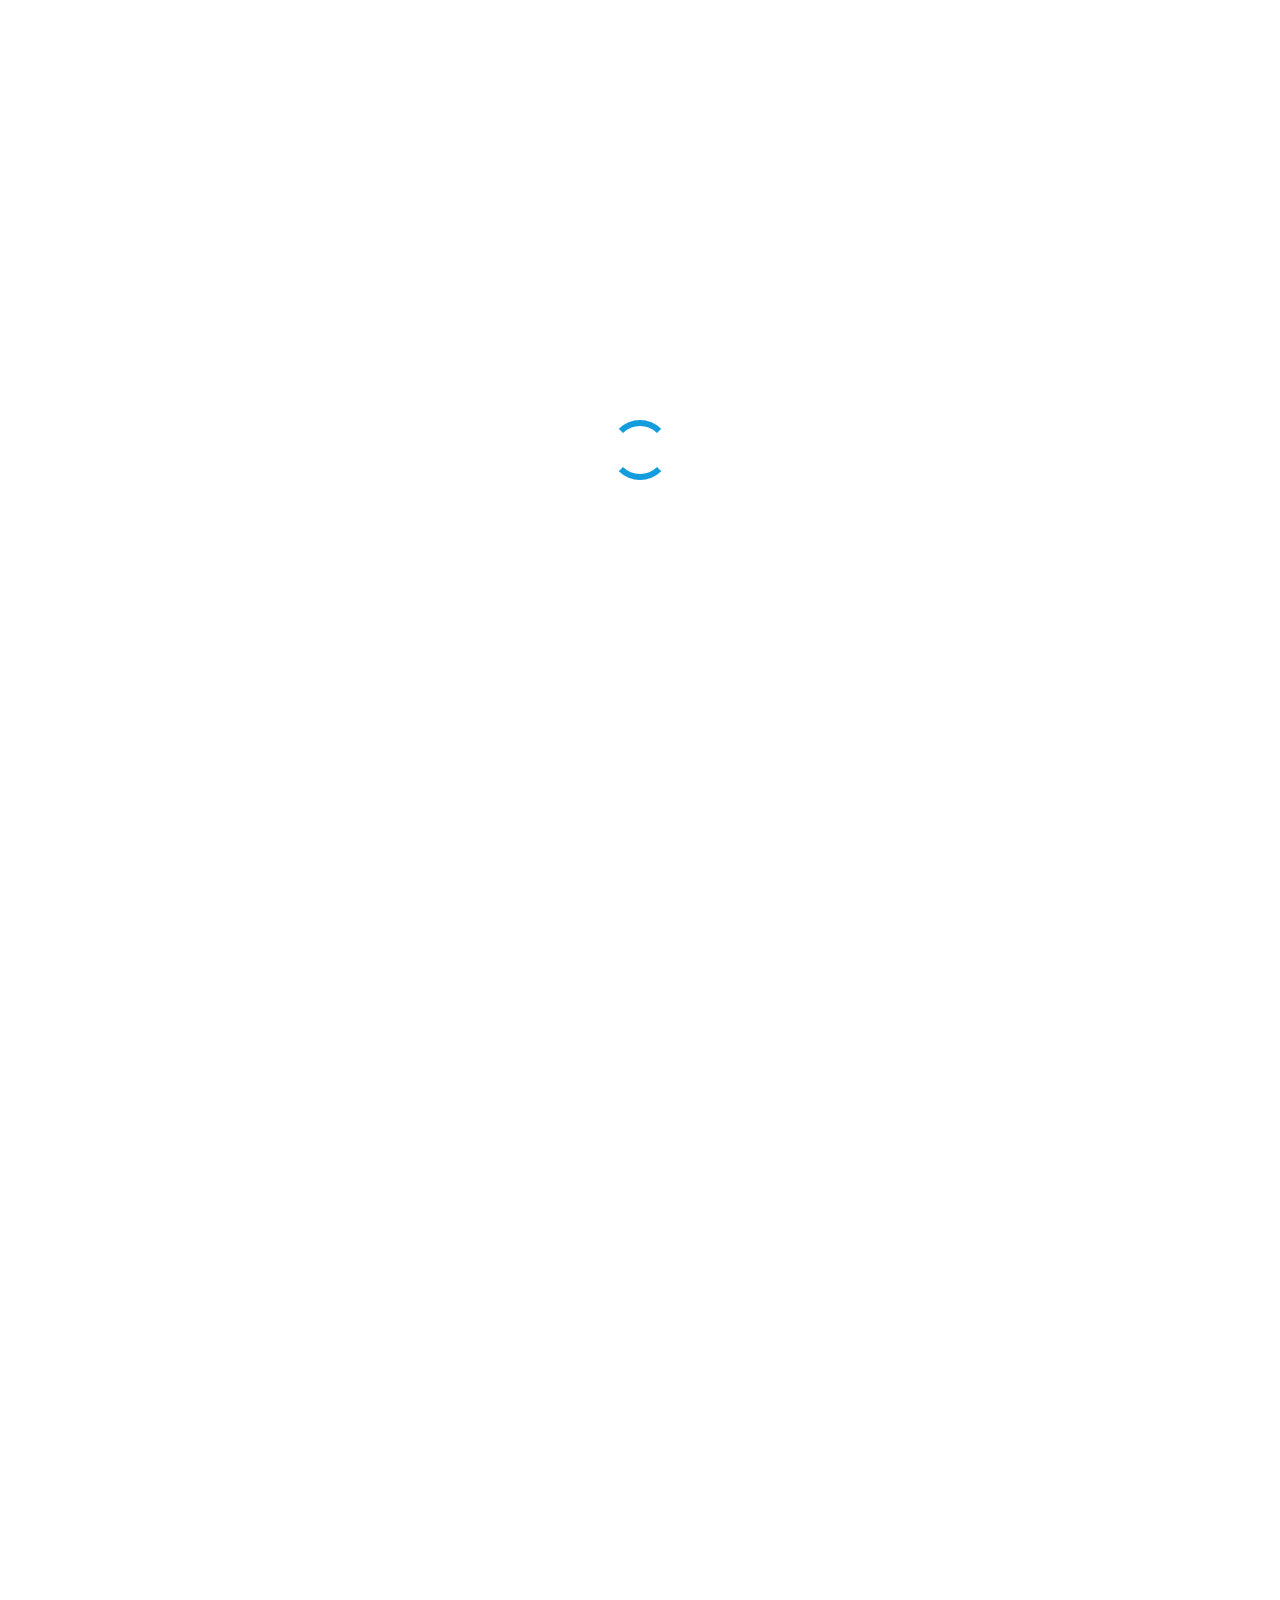
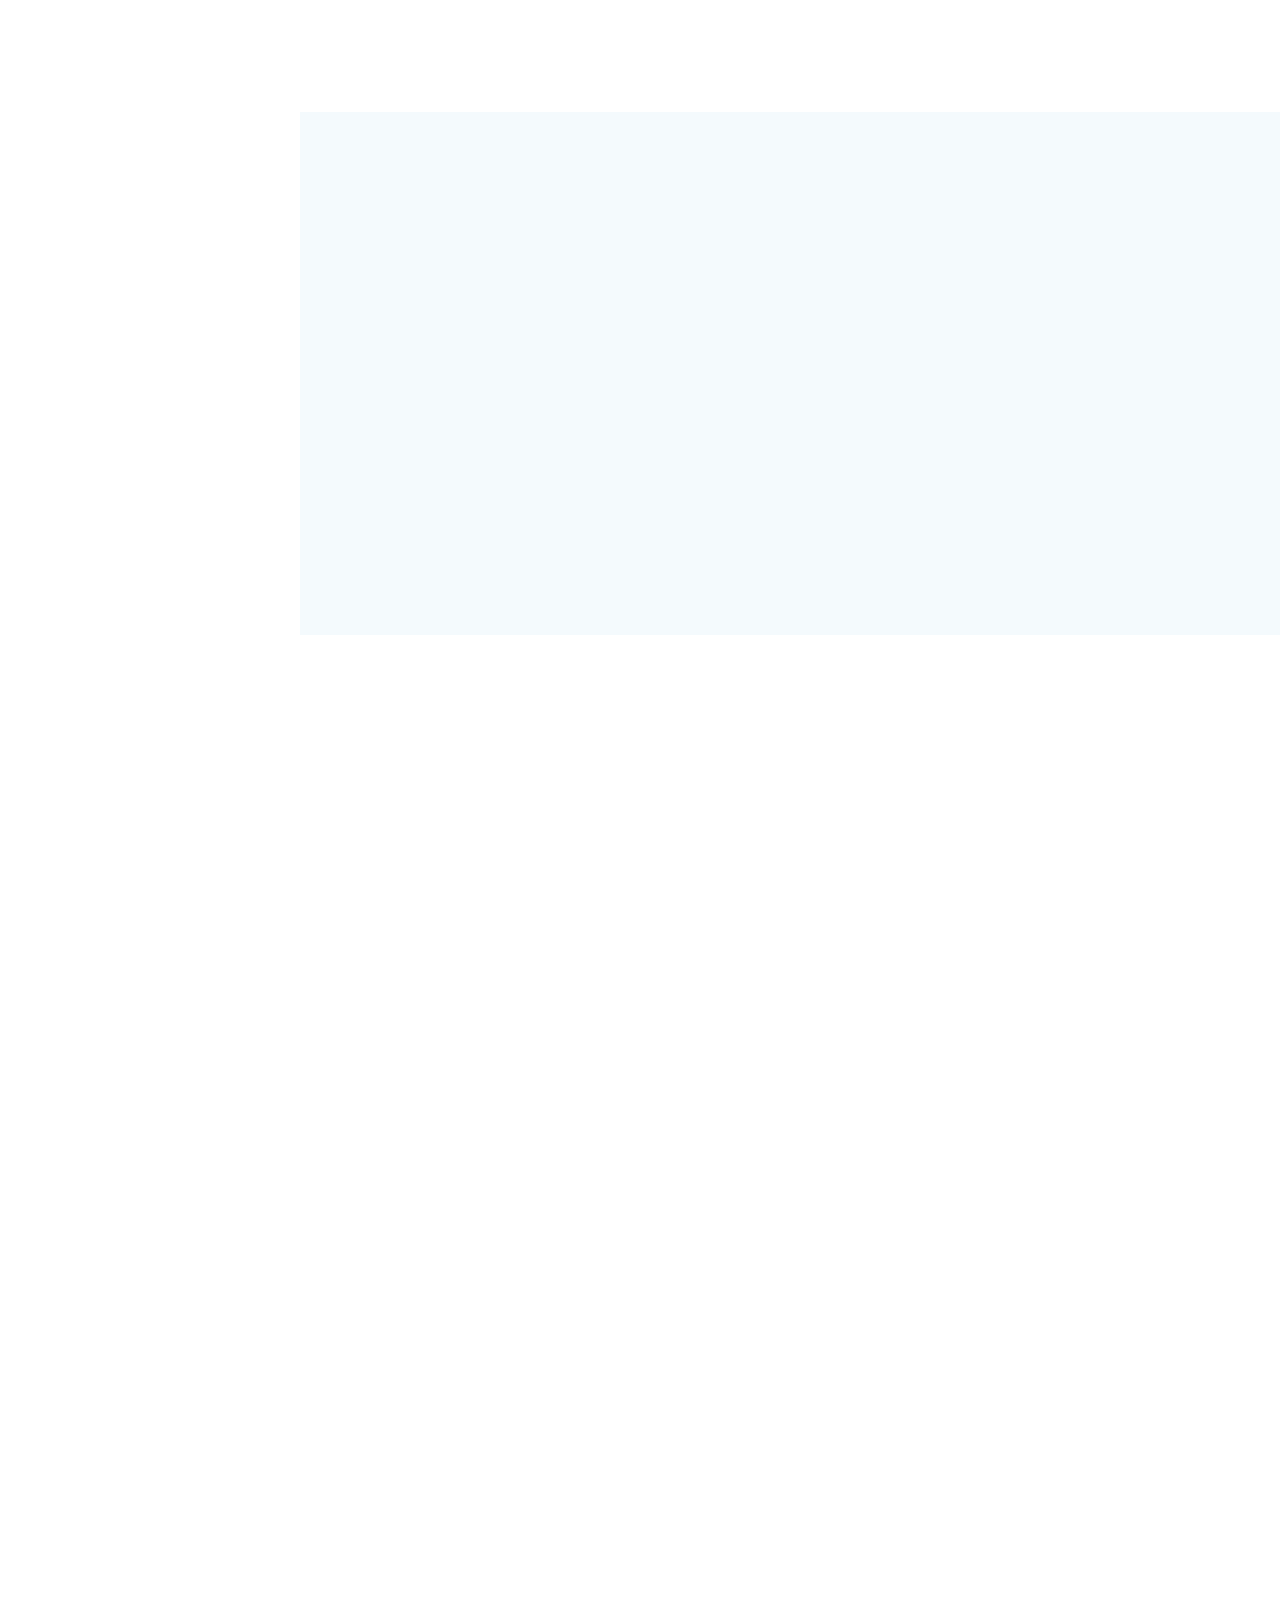
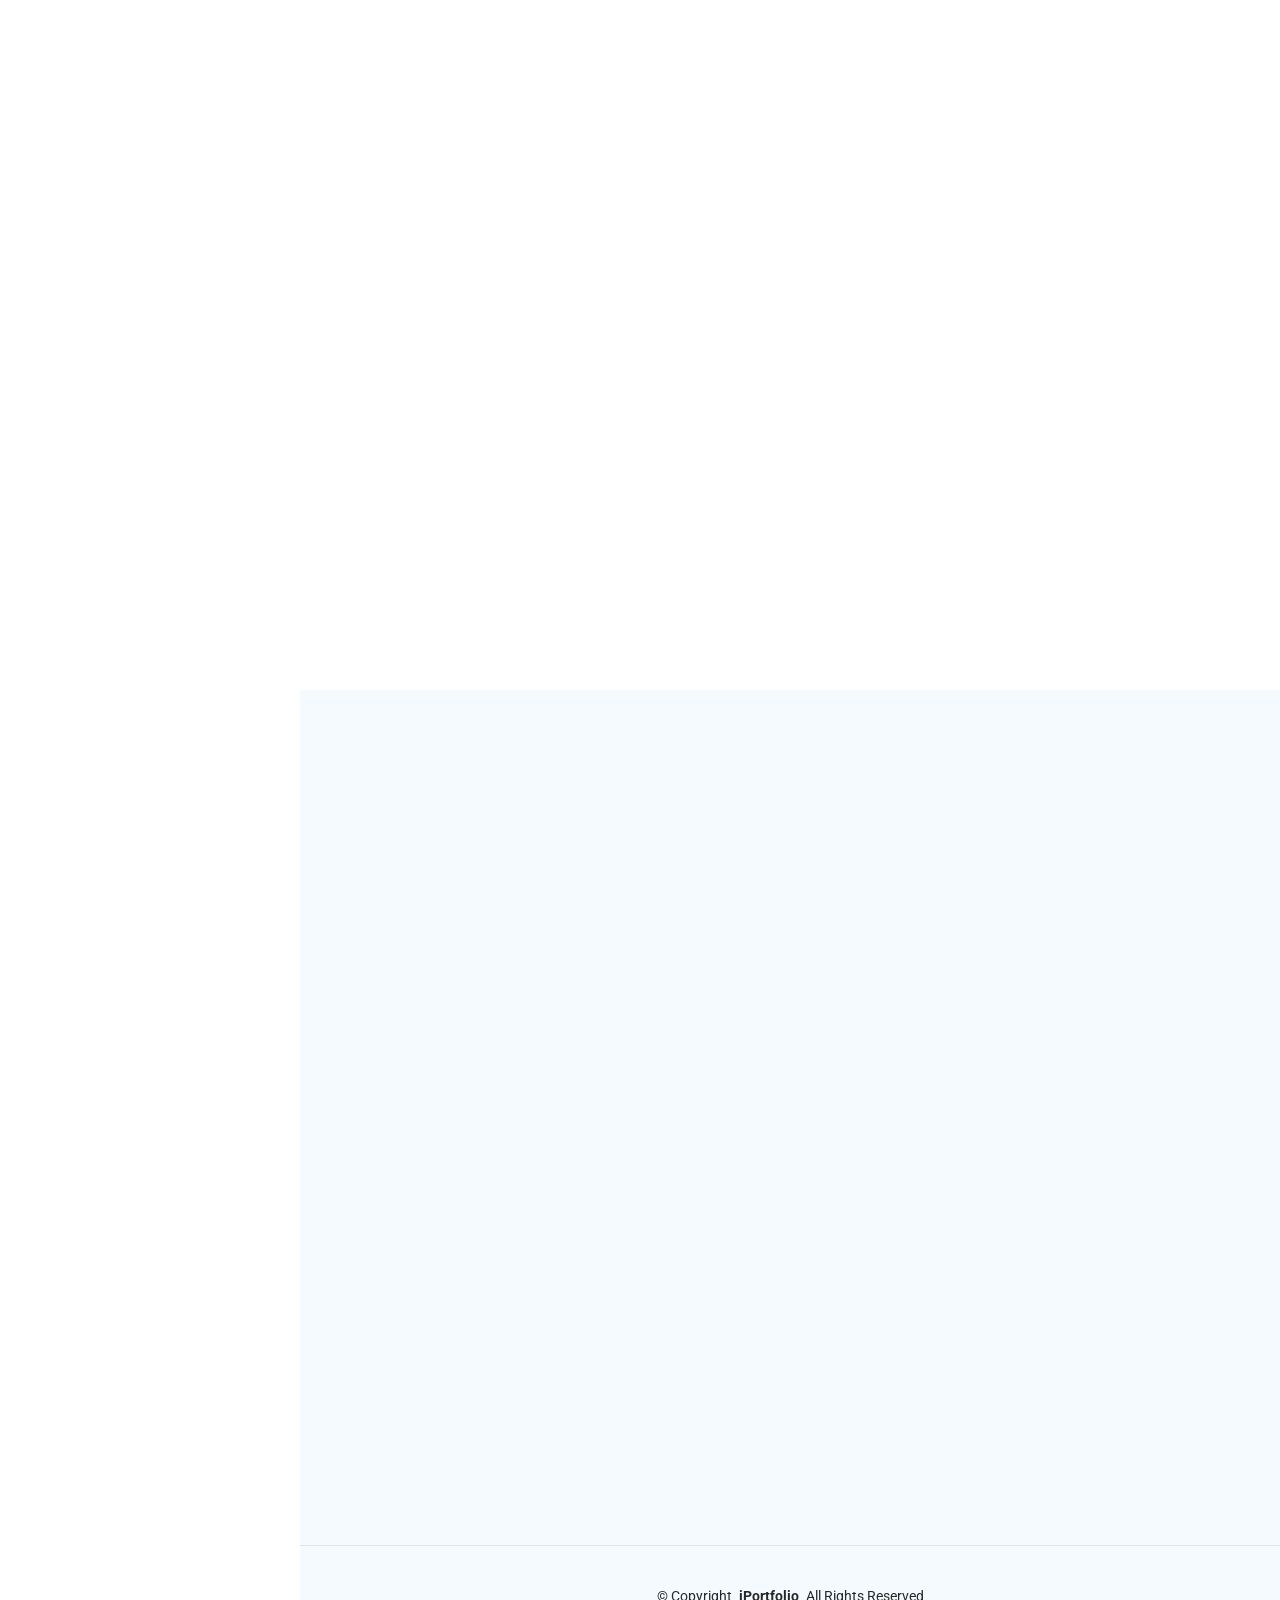
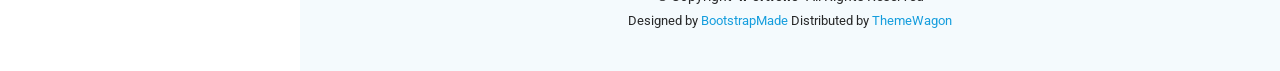
==== index.html @ 2efca52b "zooming fix" ====
<!DOCTYPE html>
<html lang="en">

<head>
  <meta charset="utf-8">
  <meta content="width=device-width, initial-scale=1.0" name="viewport">
  <title>Luca Fabiano - CV</title>
  <meta content="" name="description">
  <meta content="" name="keywords">

  <!-- Favicons -->
  <link type="image/x-icon" href="assets/img/favicon.ico" rel="icon">
  <link href="assets/img/favicon.ico" rel="apple-touch-icon">

  <!-- Fonts -->
  <link href="https://fonts.googleapis.com" rel="preconnect">
  <link href="https://fonts.gstatic.com" rel="preconnect" crossorigin>
  <link href="https://fonts.googleapis.com/css2?family=Roboto:ital,wght@0,100;0,300;0,400;0,500;0,700;0,900;1,100;1,300;1,400;1,500;1,700;1,900&family=Poppins:ital,wght@0,100;0,200;0,300;0,400;0,500;0,600;0,700;0,800;0,900;1,100;1,200;1,300;1,400;1,500;1,600;1,700;1,800;1,900&family=Raleway:ital,wght@0,100;0,200;0,300;0,400;0,500;0,600;0,700;0,800;0,900;1,100;1,200;1,300;1,400;1,500;1,600;1,700;1,800;1,900&display=swap" rel="stylesheet">

  <!-- Vendor CSS Files -->
  <link href="assets/vendor/bootstrap/css/bootstrap.min.css" rel="stylesheet">
  <link href="assets/vendor/bootstrap-icons/bootstrap-icons.css" rel="stylesheet">
  <link href="assets/vendor/aos/aos.css" rel="stylesheet">
  <link href="assets/vendor/glightbox/css/glightbox.min.css" rel="stylesheet">
  <link href="assets/vendor/swiper/swiper-bundle.min.css" rel="stylesheet">

  <!-- Main CSS File -->
  <link href="assets/css/main.css" rel="stylesheet">

  <!-- =======================================================
  * Template Name: iPortfolio
  * Template URL: https://bootstrapmade.com/iportfolio-bootstrap-portfolio-websites-template/
  * Updated: Jun 29 2024 with Bootstrap v5.3.3
  * Author: BootstrapMade.com
  * License: https://bootstrapmade.com/license/
  ======================================================== -->
</head>

<body class="index-page">

  <header id="header" class="header dark-background d-flex flex-column">
    <i class="header-toggle d-xl-none bi bi-list"></i>

    <div class="profile-img">
      <img src="assets/img/my-profile-img.jpeg" alt="" class="img-fluid rounded-circle">
    </div>

    <a href="index.html" class="logo d-flex align-items-center justify-content-center">
      <!-- Uncomment the line below if you also wish to use an image logo -->
      <!-- <img src="assets/img/logo.png" alt=""> -->
      <h1 class="sitename">Luca Fabiano</h1>
    </a>

    <div class="social-links text-center">
      <a href="https://github.com/lucafabs" target="_blank" class="github"><i class="bi bi-github"></i></a>
      <a href="https://www.linkedin.com/in/luca-fabiano3/" target="_blank" class="linkedin"><i class="bi bi-linkedin"></i></a>
      <a href="https://lucafabiano.itch.io/" target="_blank" class="social-icon itch-icon"><img src="assets/img/itch.png " alt= "Itch.io"></a>
    </div>

    <nav id="navmenu" class="navmenu">
      <ul>
        <li><a href="#home" class="active"><i class="bi bi-house navicon"></i>Home</a></li>
        <li><a href="#about"><i class="bi bi-person navicon"></i> About</a></li>
        <li><a href="#experience"><i class="bi bi-file-earmark-text navicon"></i> Experience</a></li>
        <li><a href="#portfolio"><i class="bi bi-images navicon"></i> Portfolio</a></li>
        <!----
        <li class="dropdown"><a href="#"><i class="bi bi-menu-button navicon"></i> <span>Dropdown</span> <i class="bi bi-chevron-down toggle-dropdown"></i></a>
          <ul>
            <li><a href="#">Dropdown 1</a></li>
            <li class="dropdown"><a href="#"><span>Deep Dropdown</span> <i class="bi bi-chevron-down toggle-dropdown"></i></a>
              <ul>
                <li><a href="#">Deep Dropdown 1</a></li>
                <li><a href="#">Deep Dropdown 2</a></li>
                <li><a href="#">Deep Dropdown 3</a></li>
                <li><a href="#">Deep Dropdown 4</a></li>
                <li><a href="#">Deep Dropdown 5</a></li>
              </ul>
            </li>
            <li><a href="#">Dropdown 2</a></li>
            <li><a href="#">Dropdown 3</a></li>
            <li><a href="#">Dropdown 4</a></li>
          </ul>
        </li>
        <li><a href="#contact"><i class="bi bi-envelope navicon"></i> Contact</a></li>
      </ul>
    </nav> -->

  </header>

  <main class="main">

    <!-- Hero Section -->
    <section id="home" class="hero section dark-background">

      <img src="assets/img/hero-bg.jpg" alt="" data-aos="fade-in" class="" height="10px">

      <div class="container" data-aos="fade-up" data-aos-delay="100">
        <h2>Luca Fabiano</h2>
        <p>I'm <span class="typed" data-typed-items="A Student, Detail-Oriented, Collaborative, Passionate">A Programmer</span><span class="typed-cursor typed-cursor--blink" aria-hidden="true"></span><span class="typed-cursor typed-cursor--blink" aria-hidden="true"></span></p>
      </div>

    </section><!-- /Hero Section -->

    <!-- About Section -->
    <section id="about" class="about section">

      <!-- Section Title -->
      <div class="container section-title" data-aos="fade-up">
        <h2>About</h2>
        <p>Hi there! My name is Luca Fabiano, I am a fourth year Game Programming student at Brock University, completing my BSc with honours in Spring 2026. I have strong skills developing for mobile and computer games
          in many programming languages. I have worked on several development teams, honing my skills in many areas including physics, gameplay systems, machine learning, parallelism, and animation.
        </p>
      </div><!-- End Section Title -->

      <div class="container" data-aos="fade-up" data-aos-delay="100">

        <div class="row gy-4 justify-content-center">
          <div class="col-lg-4">
            <img src="assets/img/my-profile-img.jpg" class="img-fluid" alt="">
          </div>
          <div class="col-lg-20 content">
            <h2>Programmer</h2>
            <p class="fst-italic py-3">
              I started programming well before I started my degree, making my first scratch game a decade ago.
            </p>
            <div class="row">
              <div class="col-lg-6">
                <ul>
                  <li><i class="bi bi-chevron-right"></i> <strong>City:</strong> <span>Niagara Falls, ON</span></li>
                  <li><i class="bi bi-chevron-right"></i> <strong>Email:</strong> <span>lucafab41@gmail.com</span></li>
                </ul>
              </div>
              <div class="col-lg-6">
                <ul>
                  <li><i class="bi bi-chevron-right"></i> <strong>Age:</strong> <span>22</span></li>
                  <li><i class="bi bi-chevron-right"></i> <strong>Degree:</strong> <span>Bachelor's and Advanced Diploma</span></li>
                </ul>
              </div>
            </div>
          </div>
        </div>

      </div>

    </section><!-- /About Section -->

    <!-- Stats Section -->
    <section id="stats" class="stats section">

      <div class="container" data-aos="fade-up" data-aos-delay="100">

        <div class="row gy-4">

          <div class="col-lg-3 col-md-6">
            <div class="stats-item">
              <i class="bi bi-pc-display"></i>
              <span data-purecounter-start="0" data-purecounter-end="2000" data-purecounter-duration="1" class="purecounter"></span>
              <p><strong>Hours Of Coding</strong></p>
            </div>
          </div><!-- End Stats Item -->

          <div class="col-lg-3 col-md-6">
            <div class="stats-item">
              <i class="bi bi-controller"></i>
              <span data-purecounter-start="0" data-purecounter-end="4" data-purecounter-duration="1" class="purecounter"></span>
              <p><strong>Games</strong> <span>developed</span></p>
            </div>
          </div><!-- End Stats Item -->
          
          <!----  
          <div class="col-lg-3 col-md-6">
            <div class="stats-item">
              <i class="bi bi-journal-richtext"></i>
              <span data-purecounter-start="0" data-purecounter-end="521" data-purecounter-duration="1" class="purecounter"></span>
              <p><strong>Projects</strong> <span>adipisci atque cum quia aut</span></p>
            </div>
          </div><End Stats Item -->

          <div class="col-lg-3 col-md-6">
            <div class="stats-item">
              <i class="bi bi-people"></i>
              <span data-purecounter-start="0" data-purecounter-end="25" data-purecounter-duration="1" class="purecounter"></span>
              <p><strong>Teammates</strong> <span>collaborated with</span></p>
            </div>
          </div><!-- End Stats Item -->

        </div>

      </div>

    </section><!-- /Stats Section -->

    <!-- Skills Section -->
    <section id="skills" class="skills section light-background">

      <!-- Section Title -->
      <div class="container section-title" data-aos="fade-up">
        <h2>Skills</h2>
        <p>I am proficient coding in a number of languages, using different software, and developing from different operating systems.</p>
      </div><!-- End Section Title -->

      <div class="container" data-aos="fade-up" data-aos-delay="100">

        <div class="row skills-content skills-animation">

          <div class="col-lg-6">

            <div class="progress">
              <span class="skill"><span>C#</span> <i class="val">85%</i></span>
              <div class="progress-bar-wrap">
                <div class="progress-bar" role="progressbar" aria-valuenow="85" aria-valuemin="0" aria-valuemax="100"></div>
              </div>
            </div><!-- End Skills Item -->

            <div class="progress">
              <span class="skill"><span>C/C++</span> <i class="val">70%</i></span>
              <div class="progress-bar-wrap">
                <div class="progress-bar" role="progressbar" aria-valuenow="70" aria-valuemin="0" aria-valuemax="100"></div>
              </div>
            </div><!-- End Skills Item -->

            <div class="progress">
              <span class="skill"><span>Java</span> <i class="val">80%</i></span>
              <div class="progress-bar-wrap">
                <div class="progress-bar" role="progressbar" aria-valuenow="80" aria-valuemin="0" aria-valuemax="100"></div>
              </div>
            </div><!-- End Skills Item -->

            <div class="progress">
              <span class="skill"><span></span>php & sql<i class="val">55%</i></span>
              <div class="progress-bar-wrap">
                <div class="progress-bar" role="progressbar" aria-valuenow="55" aria-valuemin="0" aria-valuemax="100"></div>
              </div>
            </div><!-- End Skills Item -->
          </div>

          <div class="col-lg-6">
            
            <div class="progress">
              <span class="skill"><span>Linux</span> <i class="val">65%</i></span>
              <div class="progress-bar-wrap">
                <div class="progress-bar" role="progressbar" aria-valuenow="65" aria-valuemin="0" aria-valuemax="100"></div>
              </div>
            </div><!-- End Skills Item -->

            <div class="progress">
              <span class="skill"><span>Unity</span> <i class="val">80%</i></span>
              <div class="progress-bar-wrap">
                <div class="progress-bar" role="progressbar" aria-valuenow="80" aria-valuemin="0" aria-valuemax="100"></div>
              </div>
            </div><!-- End Skills Item -->

            <div class="progress">
              <span class="skill"><span></span>Python<i class="val">70%</i></span>
              <div class="progress-bar-wrap">
                <div class="progress-bar" role="progressbar" aria-valuenow="70" aria-valuemin="0" aria-valuemax="100"></div>
              </div>
            </div><!-- End Skills Item -->

            <div class="progress">
              <span class="skill"><span>HTML & CSS</span> <i class="val">55%</i></span>
              <div class="progress-bar-wrap">
                <div class="progress-bar" role="progressbar" aria-valuenow="55" aria-valuemin="0" aria-valuemax="100"></div>
              </div>
            </div><!-- End Skills Item -->

          </div>

        </div>

      </div>

    </section><!-- /Skills Section -->

    <!-- Resume Section -->
    <section id="experience" class="resume section">

      <!-- Section Title -->
      <div class="container section-title" data-aos="fade-up">
        <h2>Experience</h2>
        <p>Over the course of my degree, I have worked on many projects that have built my skills in a number of areas, making me strong, well-rounded programmer.</p>
      </div><!-- End Section Title -->

      <div class="container">
        
        <div class="row">
          
          <div class="col-lg-6" data-aos="fade-up" data-aos-delay="100">
            <h3 class="resume-title">Education</h3>
            <div class="resume-item">
              <h4>Bachelor Of Science - Game Development</h4>
              <h5>September 2022 - Present</h5>
              <p><em>Brock University, St.Catharines</em></p>
              <p>
                <li>Cumulative GPA: 81% and Entrance Scholarship for 92%+ average (2022)</li>
                <li>Relevant Courses: Advanced Object Oriented Programming, Artifical Neural Networks, Advanced Data Structures, Team-based Practicum in Game Design and Production</li>
                <li>4th year capstone project: Maid Mayhem</li>
              </p>
              </p>
            </div><!-- End Resume Item -->
            
            <div class="resume-item">
            <h4>Advanced Diploma - Game Development</h4>
            <h5>September 2022 - Present</h5>
            <p><em>Niagara College, Welland</em></p>
              <p>
                <li>Concurrent study program with Brock University's Game Department</li>
                <li>Relevant Courses: Network Game Programming, Mobile Game Development, Graphics Programming Fundamentals, Advanced Game Programming Techniques, Project Management, Database Essentials</li>
                <li>3rd year capstone project: Porcelain</li>
                 </p>
              </p>
            </div><!-- End Resume Item -->
          </div>
          
          <div class="col-lg-6" data-aos="fade-up" data-aos-delay="200">
            <h3 class="resume-title">Course-Based Project Experience</h3>
            <div class="resume-item">
              <h4>Maid Mayhem - Game Systems Programmer</h4>
              <h5>September 2025 - Present</h5>
              <ul>
                <li>Expanded knowledge of <b>physics engines</b> through player movement and mechanics development.</li>
                <li>Built an event-driven codebase, strengthening my ability to write more <b>scalable code.</b></li>
                <li>QA testing and bug fixing in a variety of the game's systems gave me experience <b>refactoring code.</b></li>
              </ul>
            </div><!-- End Resume Item -->

            <div class="resume-item">
              <h4>Porcelain - Animation & Mechanics Programmer</h4>
              <h5>September 2024 - April 2025</h5>
              <ul>
                <li>I gained experience <b>animating in Unity</b>, creating animation trees & transitions.</li>
                <li>Using GitHub on a team of 10 people developed my skills in <b>version control and project management.</b></li>
              </ul>
            </div><!-- End Resume Item -->
            
            <div class="resume-item">
              <h4>Neural Networks - Feed Forward Network from scratch</h4>
              <h5>September 2025 - December 2025</h5>
              <ul>
                <li>Applying <b>linear algebra and calculus knowledge</b>, I created a <b>feed forward network from scratch</b> in Python.</li>
                <li>Built core machine learning skills like <b>hyperparameter tuning</b>, optimal use cases for different <b>activation functions</b> and best practices to avoid overfitting.</li>
              </ul>
            </div><!-- End Resume Item -->

            <div class="resume-item">
              <h4>Network Game Programming - Networked Game In Unity</h4>
              <h5>September 2025 - December 2025</h5>
              <ul>
                <li>Developed skills working with <b>Unity Netcode For GameObjects</b>.</li>
                <li>Using knowledge in <b>SQL and PHP</b>, built skills in <b>server-side scripting</b>.</li>
              </ul>
            </div><!-- End Resume Item -->
            
            <div class="resume-item">
              <h4>Parallel Computing - Multithreaded Travelling Salesman Problem C/C++</h4>
              <h5>September 2025 - December 2025</h5>
              <ul>
                <li>Learned principles of <b>parallelism</b> when optimizing Travelling Salesman Problem.</li>
                <li>Honed skills creating projects in <b>Linux</b>, gained <b>experience using OpenMP & OpenMPI.</b></li>
                <li>Strengthened my ability to <b>optimize code</b> for <b>efficiency and scalability</b>.</li>
              </ul>
            </div><!-- End Resume Item -->
          </div>

        </div>

      </div>

    </section><!-- /Resume Section -->
  <!---->
    <!-- Portfolio Section -->
    <section id="portfolio" class="portfolio section light-background">

      <!-- Section Title -->
      <div class="container section-title" data-aos="fade-up">
        <h2>Portfolio</h2>
        <p>Some projects may not have source code available to adhere to University guidelines.</p>
      </div><!-- End Section Title -->

      <div class="container">

        <div class="isotope-layout" data-default-filter="*" data-layout="masonry" data-sort="original-order">

          <ul class="portfolio-filters isotope-filters" data-aos="fade-up" data-aos-delay="100">
            <li data-filter="*" class="filter-active">All</li>
            <li data-filter=".filter-game">Game</li>
            <li data-filter=".filter-project">Project</li>
            <li data-filter=".filter-report">Report</li>
          </ul><!-- End Portfolio Filters -->

          <div class="row gy-4 isotope-container" data-aos="fade-up" data-aos-delay="200">

            <div class="col-lg-4 col-md-6 portfolio-item isotope-item filter-game">
              <div class="portfolio-content h-100">
                <img src="assets/img/portfolio/maidmayhem.png" class="img-fluid" alt="">
                <div class="portfolio-info">
                  <h4>Maid Mayhem</h4>
                  <p>My fourth year capstone game</p>
                  <a href="assets/img/portfolio/maidmayhem.png" data-gallery="portfolio-gallery-app" class="glightbox preview-link"><i class="bi bi-zoom-in"></i></a>
                  <a href="portfolio-details.html?project=maidmayhem" title="More Details" class="details-link"><i class="bi bi-link-45deg"></i></a>
                </div>
              </div>
            </div><!-- End Portfolio Item -->

            <div class="col-lg-4 col-md-6 portfolio-item isotope-item filter-game">
              <div class="portfolio-content h-100">
                <img src="assets/img/portfolio/porcelain.png" class="img-fluid" alt="">
                <div class="portfolio-info">
                  <h4>Porcelain</h4>
                  <p>My third year capstone game</p>
                  <a href="assets/img/portfolio/porcelain.png" data-gallery="portfolio-gallery-app" class="glightbox preview-link"><i class="bi bi-zoom-in"></i></a>
                  <a href="portfolio-details.html?project=porcelain" title="More Details" class="details-link"><i class="bi bi-link-45deg"></i></a>
                </div>
              </div>
            </div><!-- End Portfolio Item -->
            
            <div class="col-lg-4 col-md-6 portfolio-item isotope-item filter-project">
              <div class="portfolio-content h-100">
                <img src="assets/img/portfolio/networkedslime.png" class="img-fluid" alt="">
                <div class="portfolio-info">
                  <h4>Networked Slime Project</h4>
                  <p>Networking project in Unity</p>
                  <a href="assets/img/portfolio/networkedslime.png" data-gallery="portfolio-gallery-app" class="glightbox preview-link"><i class="bi bi-zoom-in"></i></a>
                  <a href="portfolio-details.html?project=networkedslime" title="More Details" class="details-link"><i class="bi bi-link-45deg"></i></a>
                </div>
              </div>
            </div><!-- End Portfolio Item -->

            <div class="col-lg-4 col-md-6 portfolio-item isotope-item filter-project filter-report">
              <div class="portfolio-content h-100">
                <img src="assets/img/portfolio/machinelearning.png" class="img-fluid" alt="">
                <div class="portfolio-info">
                  <h4>Feed Forward Network Project</h4>
                  <p>Fourth year machine learning assignment</p>
                  <a href="assets/img/portfolio/machinelearning.png" data-gallery="portfolio-gallery-app" class="glightbox preview-link"><i class="bi bi-zoom-in"></i></a>
                  <a href="portfolio-details.html?project=machinelearning" title="More Details" class="details-link"><i class="bi bi-link-45deg"></i></a>
                </div>
              </div>
            </div><!-- End Portfolio Item -->


          </div>
        </div>
      </div>

    </section><!-- /Portfolio Section -->
  </main>

  <footer id="footer" class="footer position-relative light-background">

    <div class="container">
      <div class="copyright text-center ">
        <p>© <span>Copyright</span> <strong class="px-1 sitename">iPortfolio</strong> <span>All Rights Reserved</span></p>
      </div>
      <div class="credits">
        <!-- All the links in the footer should remain intact. -->
        <!-- You can delete the links only if you've purchased the pro version. -->
        <!-- Licensing information: https://bootstrapmade.com/license/ -->
        <!-- Purchase the pro version with working PHP/AJAX contact form: [buy-url] -->
        Designed by <a href="https://bootstrapmade.com/">BootstrapMade</a> Distributed by <a href="https://themewagon.com">ThemeWagon</a>
      </div>
    </div>

  </footer>

  <!-- Scroll Top -->
  <a href="#" id="scroll-top" class="scroll-top d-flex align-items-center justify-content-center"><i class="bi bi-arrow-up-short"></i></a>

  <!-- Preloader -->
  <div id="preloader"></div>

  <!-- Vendor JS Files -->
  <script src="assets/vendor/bootstrap/js/bootstrap.bundle.min.js"></script>
  <script src="assets/vendor/php-email-form/validate.js"></script>
  <script src="assets/vendor/aos/aos.js"></script>
  <script src="assets/vendor/typed.js/typed.umd.js"></script>
  <script src="assets/vendor/purecounter/purecounter_vanilla.js"></script>
  <script src="assets/vendor/waypoints/noframework.waypoints.js"></script>
  <script src="assets/vendor/glightbox/js/glightbox.min.js"></script>
  <script src="assets/vendor/imagesloaded/imagesloaded.pkgd.min.js"></script>
  <script src="assets/vendor/isotope-layout/isotope.pkgd.min.js"></script>
  <script src="assets/vendor/swiper/swiper-bundle.min.js"></script>

  <!-- Main JS File -->
  <script src="assets/js/main.js"></script>

</body>

</html>
---- assets/css/main.css ----
/**
* Template Name: iPortfolio
* Template URL: https://bootstrapmade.com/iportfolio-bootstrap-portfolio-websites-template/
* Updated: Jun 29 2024 with Bootstrap v5.3.3
* Author: BootstrapMade.com
* License: https://bootstrapmade.com/license/
*/

/*--------------------------------------------------------------
# Font & Color Variables
# Help: https://bootstrapmade.com/color-system/
--------------------------------------------------------------*/
/* Fonts */
:root {
  --default-font: "Roboto",  system-ui, -apple-system, "Segoe UI", Roboto, "Helvetica Neue", Arial, "Noto Sans", "Liberation Sans", sans-serif, "Apple Color Emoji", "Segoe UI Emoji", "Segoe UI Symbol", "Noto Color Emoji";
  --heading-font: "Raleway",  sans-serif;
  --nav-font: "Poppins",  sans-serif;
}

/* Global Colors - The following color variables are used throughout the website. Updating them here will change the color scheme of the entire website */
:root { 
  --background-color: #ffffff; /* Background color for the entire website, including individual sections */
  --default-color: #272829; /* Default color used for the majority of the text content across the entire website */
  --heading-color: #050d18; /* Color for headings, subheadings and title throughout the website */
  --accent-color: #149ddd; /* Accent color that represents your brand on the website. It's used for buttons, links, and other elements that need to stand out */
  --surface-color: #ffffff; /* The surface color is used as a background of boxed elements within sections, such as cards, icon boxes, or other elements that require a visual separation from the global background. */
  --contrast-color: #ffffff; /* Contrast color for text, ensuring readability against backgrounds of accent, heading, or default colors. */
}

/* Nav Menu Colors - The following color variables are used specifically for the navigation menu. They are separate from the global colors to allow for more customization options */
:root {
  --nav-color: #a8a9b4;  /* The default color of the main navmenu links */
  --nav-hover-color: #ffffff; /* Applied to main navmenu links when they are hovered over or active */
  --nav-mobile-background-color: #040b14; /* Used as the background color for mobile navigation menu */
  --nav-dropdown-background-color: #040b14; /* Used as the background color for dropdown items that appear when hovering over primary navigation items */
  --nav-dropdown-color: #a8a9b4; /* Used for navigation links of the dropdown items in the navigation menu. */
  --nav-dropdown-hover-color: #ffffff; /* Similar to --nav-hover-color, this color is applied to dropdown navigation links when they are hovered over. */
}

/* Color Presets - These classes override global colors when applied to any section or element, providing reuse of the sam color scheme. */

.light-background {
  --background-color: #f4fafd;
  --surface-color: #ffffff;
}

.dark-background {
  --background-color: #040b14;
  --default-color: #ffffff;
  --heading-color: #ffffff;
  --surface-color: #151f2b;
  --contrast-color: #ffffff;
}

/* Smooth scroll */
:root {
  scroll-behavior: smooth;
}

/*--------------------------------------------------------------
# General Styling & Shared Classes
--------------------------------------------------------------*/
body {
  color: var(--default-color);
  background-color: var(--background-color);
  font-family: var(--default-font);
}

a {
  color: var(--accent-color);
  text-decoration: none;
  transition: 0.3s;
}

a:hover {
  color: color-mix(in srgb, var(--accent-color), transparent 25%);
  text-decoration: none;
}

h1,
h2,
h3,
h4,
h5,
h6 {
  color: var(--heading-color);
  font-family: var(--heading-font);
}

/* PHP Email Form Messages
------------------------------*/
.php-email-form .error-message {
  display: none;
  background: #df1529;
  color: #ffffff;
  text-align: left;
  padding: 15px;
  margin-bottom: 24px;
  font-weight: 600;
}

.php-email-form .sent-message {
  display: none;
  color: #ffffff;
  background: #059652;
  text-align: center;
  padding: 15px;
  margin-bottom: 24px;
  font-weight: 600;
}

.php-email-form .loading {
  display: none;
  background: var(--surface-color);
  text-align: center;
  padding: 15px;
  margin-bottom: 24px;
}

.php-email-form .loading:before {
  content: "";
  display: inline-block;
  border-radius: 50%;
  width: 24px;
  height: 24px;
  margin: 0 10px -6px 0;
  border: 3px solid var(--accent-color);
  border-top-color: var(--surface-color);
  animation: php-email-form-loading 1s linear infinite;
}

@keyframes php-email-form-loading {
  0% {
    transform: rotate(0deg);
  }

  100% {
    transform: rotate(360deg);
  }
}

/*--------------------------------------------------------------
# Global Header
--------------------------------------------------------------*/
.header {
  color: var(--default-color);
  background-color: var(--background-color);
  position: fixed;
  top: 0;
  left: 0;
  bottom: 0;
  padding: 0 15px;
  width: 300px;
  transition: all ease-in-out 0.3s;
  overflow-y: auto;
  z-index: 997;
  border-right: 1px solid color-mix(in srgb, var(--default-color), transparent 90%);
}

.header .profile-img img {
  margin: 15px auto;
  display: block;
  width: 120px;
  border: 8px solid color-mix(in srgb, var(--default-color), transparent 85%);
}

.header .logo {
  line-height: 1;
  margin-bottom: 15px;
}

.header .logo img {
  max-height: 32px;
  margin-right: 8px;
}

.header .logo h1 {
  font-size: 24px;
  margin: 0;
  font-weight: 700;
  color: var(--heading-color);
}

.header .social-links {
  margin: 0 0 20px 0;
}

.header .social-links a {
  font-size: 16px;
  display: inline-flex;
  align-items: center;
  justify-content: center;
  background: color-mix(in srgb, var(--default-color), transparent 90%);
  color: var(--default-color);
  margin: 0 2px;
  border-radius: 50%;
  text-align: center;
  width: 40px;
  height: 40px;
  transition: 0.3s;
}

.header .social-links a:hover {
  color: var(--contrast-color);
  background: var(--accent-color);
}

@media (min-width: 1200px) {

  .header~main,
  .header~#footer {
    margin-left: 300px;
  }
}

@media (max-width: 1199px) {
  .header {
    left: -100%;
  }
}

.header.header-show {
  left: 0;
}

.header .header-toggle {
  color: var(--contrast-color);
  background-color: var(--accent-color);
  font-size: 22px;
  display: flex;
  align-items: center;
  justify-content: center;
  width: 40px;
  height: 40px;
  border-radius: 50%;
  cursor: pointer;
  position: fixed;
  top: 15px;
  right: 15px;
  z-index: 9999;
  transition: background-color 0.3s;
}

.header .header-toggle:hover {
  color: var(--contrast-color);
  background-color: color-mix(in srgb, var(--accent-color) 90%, white 15%);
}

/*--------------------------------------------------------------
# Styling for icon
--------------------------------------------------------------*/

.social-links .social-icon {
  display: inline-block;
  margin: 0;
  width: 24px;
  height: 24px;
  vertical-align: middle;
  padding: 0;
  text-align: center;
  transition: transform 0.2s;
}

.social-links .social-icon i {
  font-size: 24px;
  line-height: 24px;
  vertical-align: middle;
}

.social-links .social-icon img {
  width: 24px;
  height: 24px;
  vertical-align: middle;
  display: inline-block;
}

.social-links .itch-icon img {
  filter: grayscale(100%) brightness(0%) invert(1);
}

/*--------------------------------------------------------------
# Navigation Menu
--------------------------------------------------------------*/
.mobile-nav-toggle {
  display: none;
}

.navmenu {
  padding: 0;
  z-index: 9997;
}

.navmenu ul {
  list-style: none;
  padding: 0 0 20px 0;
  margin: 0;
}

.navmenu a,
.navmenu a:focus {
  color: var(--nav-color);
  padding: 15px 10px;
  font-family: var(--nav-font);
  font-size: 16px;
  font-weight: 400;
  display: flex;
  align-items: center;
  white-space: nowrap;
  transition: 0.3s;
  width: 100%;
}

.navmenu a .navicon,
.navmenu a:focus .navicon {
  font-size: 20px;
  margin-right: 10px;
}

.navmenu a .toggle-dropdown,
.navmenu a:focus .toggle-dropdown {
  font-size: 12px;
  line-height: 0;
  margin-left: auto;
  width: 30px;
  height: 30px;
  display: flex;
  align-items: center;
  justify-content: center;
  border-radius: 50%;
  transition: 0.3s;
  flex-shrink: 0;
  background-color: color-mix(in srgb, var(--accent-color), transparent 90%);
}

.navmenu a .toggle-dropdown:hover,
.navmenu a:focus .toggle-dropdown:hover {
  background-color: var(--accent-color);
  color: var(--contrast-color);
}

.navmenu a:hover,
.navmenu .active,
.navmenu .active:focus {
  color: var(--nav-hover-color);
}

.navmenu a:hover .navicon,
.navmenu .active .navicon,
.navmenu .active:focus .navicon {
  color: var(--accent-color);
}

.navmenu .active .toggle-dropdown,
.navmenu .active:focus .toggle-dropdown {
  background-color: var(--accent-color);
  color: var(--contrast-color);
  transform: rotate(180deg);
}

.navmenu .dropdown {
  display: block;
}

.navmenu .dropdown a,
.navmenu .dropdown a:focus {
  color: --nav-dropdown-color;
}

.navmenu .dropdown a:hover,
.navmenu .dropdown .active,
.navmenu .dropdown .active:focus {
  color: var(--nav-dropdown-hover-color);
}

.navmenu .dropdown ul {
  position: static;
  display: none;
  z-index: 99;
  padding: 5px 10px;
  margin: 5px 10px;
  background-color: var(--nav-dropdown-background-color);
  border: 1px solid color-mix(in srgb, var(--default-color), transparent 90%);
  box-shadow: none;
  transition: all 0.5s ease-in-out;
}

.navmenu .dropdown ul ul {
  background-color: rgba(33, 37, 41, 0.1);
}

.navmenu .dropdown>.dropdown-active {
  display: block;
  background-color: rgba(33, 37, 41, 0.03);
}

/*--------------------------------------------------------------
# Global Footer
--------------------------------------------------------------*/
.footer {
  color: var(--default-color);
  background-color: var(--background-color);
  font-size: 14px;
  padding: 40px 0;
  position: relative;
  border-top: 1px solid color-mix(in srgb, var(--default-color), transparent 90%);
}

.footer .copyright p {
  margin-bottom: 0;
}

.footer .credits {
  margin-top: 4px;
  font-size: 13px;
  text-align: center;
}

/*--------------------------------------------------------------
# Preloader
--------------------------------------------------------------*/
#preloader {
  position: fixed;
  inset: 0;
  z-index: 999999;
  overflow: hidden;
  background: var(--background-color);
  transition: all 0.6s ease-out;
}

#preloader:before {
  content: "";
  position: fixed;
  top: calc(50% - 30px);
  left: calc(50% - 30px);
  border: 6px solid #ffffff;
  border-color: var(--accent-color) transparent var(--accent-color) transparent;
  border-radius: 50%;
  width: 60px;
  height: 60px;
  animation: animate-preloader 1.5s linear infinite;
}

@keyframes animate-preloader {
  0% {
    transform: rotate(0deg);
  }

  100% {
    transform: rotate(360deg);
  }
}

/*--------------------------------------------------------------
# Scroll Top Button
--------------------------------------------------------------*/
.scroll-top {
  position: fixed;
  visibility: hidden;
  opacity: 0;
  right: 15px;
  bottom: -15px;
  z-index: 99999;
  background-color: var(--accent-color);
  width: 44px;
  height: 44px;
  border-radius: 50px;
  transition: all 0.4s;
}

.scroll-top i {
  font-size: 24px;
  color: var(--contrast-color);
  line-height: 0;
}

.scroll-top:hover {
  background-color: color-mix(in srgb, var(--accent-color), transparent 20%);
  color: var(--contrast-color);
}

.scroll-top.active {
  visibility: visible;
  opacity: 1;
  bottom: 15px;
}

/*--------------------------------------------------------------
# Disable aos animation delay on mobile devices
--------------------------------------------------------------*/
@media screen and (max-width: 768px) {
  [data-aos-delay] {
    transition-delay: 0 !important;
  }
}

/*--------------------------------------------------------------
# Global Page Titles & Breadcrumbs
--------------------------------------------------------------*/
.page-title {
  color: var(--default-color);
  background-color: var(--background-color);
  padding: 25px 0;
  position: relative;
}

.page-title h1 {
  font-size: 24px;
  font-weight: 700;
}

.page-title .breadcrumbs ol {
  display: flex;
  flex-wrap: wrap;
  list-style: none;
  padding: 0;
  margin: 0;
  font-size: 14px;
  font-weight: 400;
}

.page-title .breadcrumbs ol li+li {
  padding-left: 10px;
}

.page-title .breadcrumbs ol li+li::before {
  content: "/";
  display: inline-block;
  padding-right: 10px;
  color: color-mix(in srgb, var(--default-color), transparent 70%);
}

/*--------------------------------------------------------------
# Global Sections
--------------------------------------------------------------*/
section,
.section {
  color: var(--default-color);
  background-color: var(--background-color);
  padding: 60px 0;
  overflow: clip;
}

/*--------------------------------------------------------------
# Global Section Titles
--------------------------------------------------------------*/
.section-title {
  padding-bottom: 60px;
  position: relative;
}

.section-title h2 {
  font-size: 32px;
  font-weight: 700;
  margin-bottom: 20px;
  padding-bottom: 20px;
  position: relative;
}

.section-title h2:after {
  content: "";
  position: absolute;
  display: block;
  width: 50px;
  height: 3px;
  background: var(--accent-color);
  left: 0;
  bottom: 0;
}

.section-title p {
  margin-bottom: 0;
}

/*--------------------------------------------------------------
# Hero Section
--------------------------------------------------------------*/
.hero {
  width: 100%;
  min-height: 95vh;
  position: relative;
  padding: 80px 0;
  display: flex;
  align-items: center;
  justify-content: center;
}

.hero img {
  position: absolute;
  inset: 0;
  display: block;
  width: 100%;
  height: 100%;
  object-fit: cover;
  z-index: 1;
}

.hero:before {
  content: "";
  background: color-mix(in srgb, var(--background-color), transparent 70%);
  position: absolute;
  inset: 0;
  z-index: 2;
}

.hero .container {
  position: relative;
  z-index: 3;
}

.hero h2 {
  margin: 0;
  font-size: 64px;
  font-weight: 700;
}

.hero p {
  margin: 5px 0 0 0;
  font-size: 26px;
}

.hero p span {
  letter-spacing: 1px;
  border-bottom: 2px solid var(--accent-color);
}

.hero .social-links {
  margin-top: 25px;
}

.hero .social-links a {
  font-size: 24px;
  display: inline-block;
  color: color-mix(in srgb, var(--default-color), transparent 50%);
  line-height: 1;
  margin-right: 20px;
  transition: 0.3s;
}

.hero .social-links a:hover {
  color: var(--accent-color);
}

@media (max-width: 768px) {
  .hero h2 {
    font-size: 32px;
  }

  .hero p {
    font-size: 20px;
  }
}

/*--------------------------------------------------------------
# About Section
--------------------------------------------------------------*/
.about .content h2 {
  font-weight: 700;
  font-size: 24px;
}

.about .content ul {
  list-style: none;
  padding: 0;
}

.about .content ul li {
  margin-bottom: 20px;
  display: flex;
  align-items: center;
}

.about .content ul strong {
  margin-right: 10px;
}

.about .content ul i {
  font-size: 16px;
  margin-right: 5px;
  color: var(--accent-color);
  line-height: 0;
}

/*--------------------------------------------------------------
# Stats Section
--------------------------------------------------------------*/
.stats .stats-item {
  padding: 30px;
  width: 100%;
}

.stats .stats-item i {
  color: var(--accent-color);
  display: block;
  font-size: 44px;
  float: left;
  line-height: 0;
}

.stats .stats-item .purecounter {
  color: var(--heading-color);
  font-size: 48px;
  line-height: 40px;
  display: block;
  font-weight: 700;
  margin-left: 60px;
}

.stats .stats-item p {
  color: color-mix(in srgb, var(--default-color), transparent 40%);
  padding: 15px 0 0 0;
  margin: 0 0 0 60px;
  font-family: var(--heading-font);
  font-size: 14px;
}

/*--------------------------------------------------------------
# Skills Section
--------------------------------------------------------------*/
.skills .progress {
  height: 60px;
  display: block;
  background: none;
  border-radius: 0;
}

.skills .progress .skill {
  color: var(--heading-color);
  padding: 0;
  margin: 0 0 6px 0;
  text-transform: uppercase;
  display: block;
  font-weight: 600;
  font-family: var(--heading-font);
}

.skills .progress .skill .val {
  float: right;
  font-style: normal;
}

.skills .progress-bar-wrap {
  background: color-mix(in srgb, var(--default-color), transparent 90%);
  height: 10px;
}

.skills .progress-bar {
  width: 1px;
  height: 10px;
  transition: 0.9s;
  background-color: var(--accent-color);
}

/*--------------------------------------------------------------
# Resume Section
--------------------------------------------------------------*/
.resume .resume-title {
  color: var(--heading-color);
  font-size: 26px;
  font-weight: 700;
  margin-top: 20px;
  margin-bottom: 20px;
}

.resume .resume-item {
  padding: 0 0 20px 20px;
  margin-top: -2px;
  border-left: 2px solid var(--accent-color);
  position: relative;
}

.resume .resume-item h4 {
  line-height: 18px;
  font-size: 18px;
  font-weight: 600;
  text-transform: uppercase;
  color: color-mix(in srgb, var(--default-color), transparent 20%);
  margin-bottom: 10px;
}

.resume .resume-item h5 {
  font-size: 16px;
  padding: 5px 15px;
  display: inline-block;
  font-weight: 600;
  margin-bottom: 10px;
}

.resume .resume-item ul {
  padding-left: 20px;
}

.resume .resume-item ul li {
  padding-bottom: 10px;
}

.resume .resume-item:last-child {
  padding-bottom: 0;
}

.resume .resume-item::before {
  content: "";
  position: absolute;
  width: 16px;
  height: 16px;
  border-radius: 50px;
  left: -9px;
  top: 0;
  background: var(--background-color);
  border: 2px solid var(--accent-color);
}

/*--------------------------------------------------------------
# Portfolio Section
--------------------------------------------------------------*/
.portfolio .portfolio-filters {
  padding: 0;
  margin: 0 auto 20px auto;
  list-style: none;
  text-align: center;
}

.portfolio .portfolio-filters li {
  cursor: pointer;
  display: inline-block;
  padding: 0;
  font-size: 14px;
  font-weight: 400;
  margin: 0 10px;
  line-height: 1;
  text-transform: uppercase;
  margin-bottom: 10px;
  transition: all 0.3s ease-in-out;
}

.portfolio .portfolio-filters li:hover,
.portfolio .portfolio-filters li.filter-active {
  color: var(--accent-color);
}

.portfolio .portfolio-filters li:first-child {
  margin-left: 0;
}

.portfolio .portfolio-filters li:last-child {
  margin-right: 0;
}

@media (max-width: 575px) {
  .portfolio .portfolio-filters li {
    font-size: 14px;
    margin: 0 5px;
  }
}

.portfolio .portfolio-content {
  position: relative;
  overflow: hidden;
}

.portfolio .portfolio-content img {
  transition: 0.3s;
  float: left;
    width:  400px;
    height: 250px;
    object-fit: fill;
}

.portfolio .portfolio-content .portfolio-info {
  opacity: 0;
  position: absolute;
  inset: 0;
  z-index: 3;
  transition: all ease-in-out 0.3s;
  background: rgba(0, 0, 0, 0.6);
  padding: 15px;
}

.portfolio .portfolio-content .portfolio-info h4 {
  font-size: 14px;
  padding: 5px 10px;
  font-weight: 400;
  color: #ffffff;
  display: inline-block;
  background-color: var(--accent-color);
}

.portfolio .portfolio-content .portfolio-info p {
  position: absolute;
  bottom: 10px;
  text-align: center;
  display: inline-block;
  left: 0;
  right: 0;
  font-size: 16px;
  font-weight: 600;
  color: rgba(255, 255, 255, 0.8);
}

.portfolio .portfolio-content .portfolio-info .preview-link,
.portfolio .portfolio-content .portfolio-info .details-link {
  position: absolute;
  left: calc(50% - 40px);
  font-size: 26px;
  top: calc(50% - 14px);
  color: #fff;
  transition: 0.3s;
  line-height: 1.2;
}

.portfolio .portfolio-content .portfolio-info .preview-link:hover,
.portfolio .portfolio-content .portfolio-info .details-link:hover {
  color: var(--accent-color);
}

.portfolio .portfolio-content .portfolio-info .details-link {
  left: 50%;
  font-size: 34px;
  line-height: 0;
}

.portfolio .portfolio-content:hover .portfolio-info {
  opacity: 1;
}

.portfolio .portfolio-content:hover img {
  transform: scale(1.1);
}

/*--------------------------------------------------------------
# Services Section
--------------------------------------------------------------*/
.services .service-item {
  position: relative;
}

.services .service-item .icon {
  background: var(--accent-color);
  display: flex;
  align-items: center;
  justify-content: center;
  width: 54px;
  height: 54px;
  border-radius: 50%;
  transition: 0.5s;
  border: 1px solid var(--accent-color);
  margin-right: 20px;
}

.services .service-item .icon i {
  color: var(--contrast-color);
  font-size: 24px;
  line-height: 0;
}

.services .service-item:hover .icon {
  background: var(--surface-color);
}

.services .service-item:hover .icon i {
  color: var(--accent-color);
}

.services .service-item .title {
  font-weight: 700;
  margin-bottom: 15px;
  font-size: 18px;
}

.services .service-item .title a {
  color: var(--heading-color);
}

.services .service-item .title a:hover {
  color: var(--accent-color);
}

.services .service-item .description {
  line-height: 24px;
  font-size: 14px;
}

/*--------------------------------------------------------------
# Testimonials Section
--------------------------------------------------------------*/
.testimonials .testimonials-carousel,
.testimonials .testimonials-slider {
  overflow: hidden;
}

.testimonials .testimonial-item {
  box-sizing: content-box;
  text-align: center;
  min-height: 320px;
}

.testimonials .testimonial-item .testimonial-img {
  width: 90px;
  border-radius: 50%;
  margin: 0 auto;
}

.testimonials .testimonial-item h3 {
  font-size: 18px;
  font-weight: bold;
  margin: 10px 0 5px 0;
}

.testimonials .testimonial-item h4 {
  font-size: 14px;
  color: color-mix(in srgb, var(--default-color), transparent 20%);
  margin: 0;
}

.testimonials .testimonial-item .quote-icon-left,
.testimonials .testimonial-item .quote-icon-right {
  color: color-mix(in srgb, var(--accent-color), transparent 40%);
  font-size: 26px;
  line-height: 0;
}

.testimonials .testimonial-item .quote-icon-left {
  display: inline-block;
  left: -5px;
  position: relative;
}

.testimonials .testimonial-item .quote-icon-right {
  display: inline-block;
  right: -5px;
  position: relative;
  top: 10px;
  transform: scale(-1, -1);
}

.testimonials .testimonial-item p {
  font-style: italic;
  margin: 0 15px 15px 15px;
  padding: 20px;
  background-color: var(--surface-color);
  position: relative;
  margin-bottom: 35px;
  border-radius: 6px;
  box-shadow: 0px 2px 15px rgba(0, 0, 0, 0.1);
}

.testimonials .testimonial-item p::after {
  content: "";
  width: 0;
  height: 0;
  border-top: 20px solid var(--surface-color);
  border-right: 20px solid transparent;
  border-left: 20px solid transparent;
  position: absolute;
  bottom: -20px;
  left: calc(50% - 20px);
}

.testimonials .swiper-wrapper {
  height: auto;
}

.testimonials .swiper-pagination {
  margin-top: 40px;
  position: relative;
}

.testimonials .swiper-pagination .swiper-pagination-bullet {
  width: 12px;
  height: 12px;
  background-color: var(--background-color);
  opacity: 1;
  border: 1px solid var(--accent-color);
}

.testimonials .swiper-pagination .swiper-pagination-bullet-active {
  background-color: var(--accent-color);
}

/*--------------------------------------------------------------
# Contact Section
--------------------------------------------------------------*/
.contact .info-wrap {
  background-color: var(--surface-color);
  box-shadow: 0px 0px 20px rgba(0, 0, 0, 0.1);
  padding: 30px;
}

@media (max-width: 575px) {
  .contact .info-wrap {
    padding: 20px;
  }
}

.contact .info-item {
  margin-bottom: 40px;
}

.contact .info-item i {
  font-size: 20px;
  color: var(--accent-color);
  background: color-mix(in srgb, var(--accent-color), transparent 92%);
  width: 44px;
  height: 44px;
  display: flex;
  justify-content: center;
  align-items: center;
  border-radius: 50px;
  transition: all 0.3s ease-in-out;
  margin-right: 15px;
}

.contact .info-item h3 {
  padding: 0;
  font-size: 18px;
  font-weight: 700;
  margin-bottom: 5px;
}

.contact .info-item p {
  padding: 0;
  margin-bottom: 0;
  font-size: 14px;
}

.contact .info-item:hover i {
  background: var(--accent-color);
  color: var(--contrast-color);
}

.contact .php-email-form {
  background-color: var(--surface-color);
  height: 100%;
  padding: 30px;
  box-shadow: 0px 0px 20px rgba(0, 0, 0, 0.1);
}

@media (max-width: 575px) {
  .contact .php-email-form {
    padding: 20px;
  }
}

.contact .php-email-form input[type=text],
.contact .php-email-form input[type=email],
.contact .php-email-form textarea {
  font-size: 14px;
  padding: 10px 15px;
  box-shadow: none;
  border-radius: 0;
  color: var(--default-color);
  background-color: var(--surface-color);
  border-color: color-mix(in srgb, var(--default-color), transparent 80%);
}

.contact .php-email-form input[type=text]:focus,
.contact .php-email-form input[type=email]:focus,
.contact .php-email-form textarea:focus {
  border-color: var(--accent-color);
}

.contact .php-email-form input[type=text]::placeholder,
.contact .php-email-form input[type=email]::placeholder,
.contact .php-email-form textarea::placeholder {
  color: color-mix(in srgb, var(--default-color), transparent 70%);
}

.contact .php-email-form button[type=submit] {
  color: var(--contrast-color);
  background: var(--accent-color);
  border: 0;
  padding: 10px 30px;
  transition: 0.4s;
  border-radius: 50px;
}

.contact .php-email-form button[type=submit]:hover {
  background: color-mix(in srgb, var(--accent-color), transparent 25%);
}

/*--------------------------------------------------------------
# Portfolio Details Section
--------------------------------------------------------------*/
.portfolio-details .portfolio-details-slider img {
  width: 100%;
}

.portfolio-details .portfolio-details-slider .swiper-pagination {
  margin-top: 20px;
  position: relative;
}

.portfolio-details .portfolio-details-slider .swiper-pagination .swiper-pagination-bullet {
  width: 12px;
  height: 12px;
  background-color: color-mix(in srgb, var(--default-color), transparent 85%);
  opacity: 1;
}

.portfolio-details .portfolio-details-slider .swiper-pagination .swiper-pagination-bullet-active {
  background-color: var(--accent-color);
}

.portfolio-details .portfolio-info {
  padding: 30px;
  box-shadow: 0px 0 30px rgba(0, 0, 0, 0.1);
}

.portfolio-details .portfolio-info h3 {
  font-size: 22px;
  font-weight: 700;
  margin-bottom: 20px;
  padding-bottom: 20px;
  border-bottom: 1px solid color-mix(in srgb, var(--default-color), transparent 85%);
}

.portfolio-details .portfolio-info ul {
  list-style: none;
  padding: 0;
  font-size: 15px;
}

.portfolio-details .portfolio-info ul li+li {
  margin-top: 10px;
}

.portfolio-details .portfolio-description {
  padding-top: 30px;
}

.portfolio-details .portfolio-description h2 {
  font-size: 26px;
  font-weight: 700;
  margin-bottom: 20px;
}

.portfolio-details .portfolio-description p {
  padding: 0;
  color: color-mix(in srgb, var(--default-color), transparent 30%);
}

.portfolio-img {
  width: 100%;
  max-height: 700px;
  object-fit: ocntain;
  display:block;
  margin: 0 auto;
}

#project-link a {
  color: inherit;
  text-decoration: underline;
  color: #0066CC;
  font-weight: normal;
}

/*--------------------------------------------------------------
# Service Details Section
--------------------------------------------------------------*/
.service-details .services-list {
  padding: 10px 30px;
  border: 1px solid color-mix(in srgb, var(--default-color), transparent 90%);
  margin-bottom: 20px;
}

.service-details .services-list a {
  display: block;
  line-height: 1;
  padding: 8px 0 8px 15px;
  border-left: 3px solid color-mix(in srgb, var(--default-color), transparent 70%);
  margin: 20px 0;
  color: color-mix(in srgb, var(--default-color), transparent 20%);
  transition: 0.3s;
}

.service-details .services-list a.active {
  color: var(--heading-color);
  font-weight: 700;
  border-color: var(--accent-color);
}

.service-details .services-list a:hover {
  border-color: var(--accent-color);
}

.service-details .services-img {
  margin-bottom: 20px;
}

.service-details h3 {
  font-size: 26px;
  font-weight: 700;
}

.service-details h4 {
  font-size: 20px;
  font-weight: 700;
}

.service-details p {
  font-size: 15px;
}

.service-details ul {
  list-style: none;
  padding: 0;
  font-size: 15px;
}

.service-details ul li {
  padding: 5px 0;
  display: flex;
  align-items: center;
}

.service-details ul i {
  font-size: 20px;
  margin-right: 8px;
  color: var(--accent-color);
}

/*--------------------------------------------------------------
# Starter Section Section
--------------------------------------------------------------*/
.starter-section {
  /* Add your styles here */
}
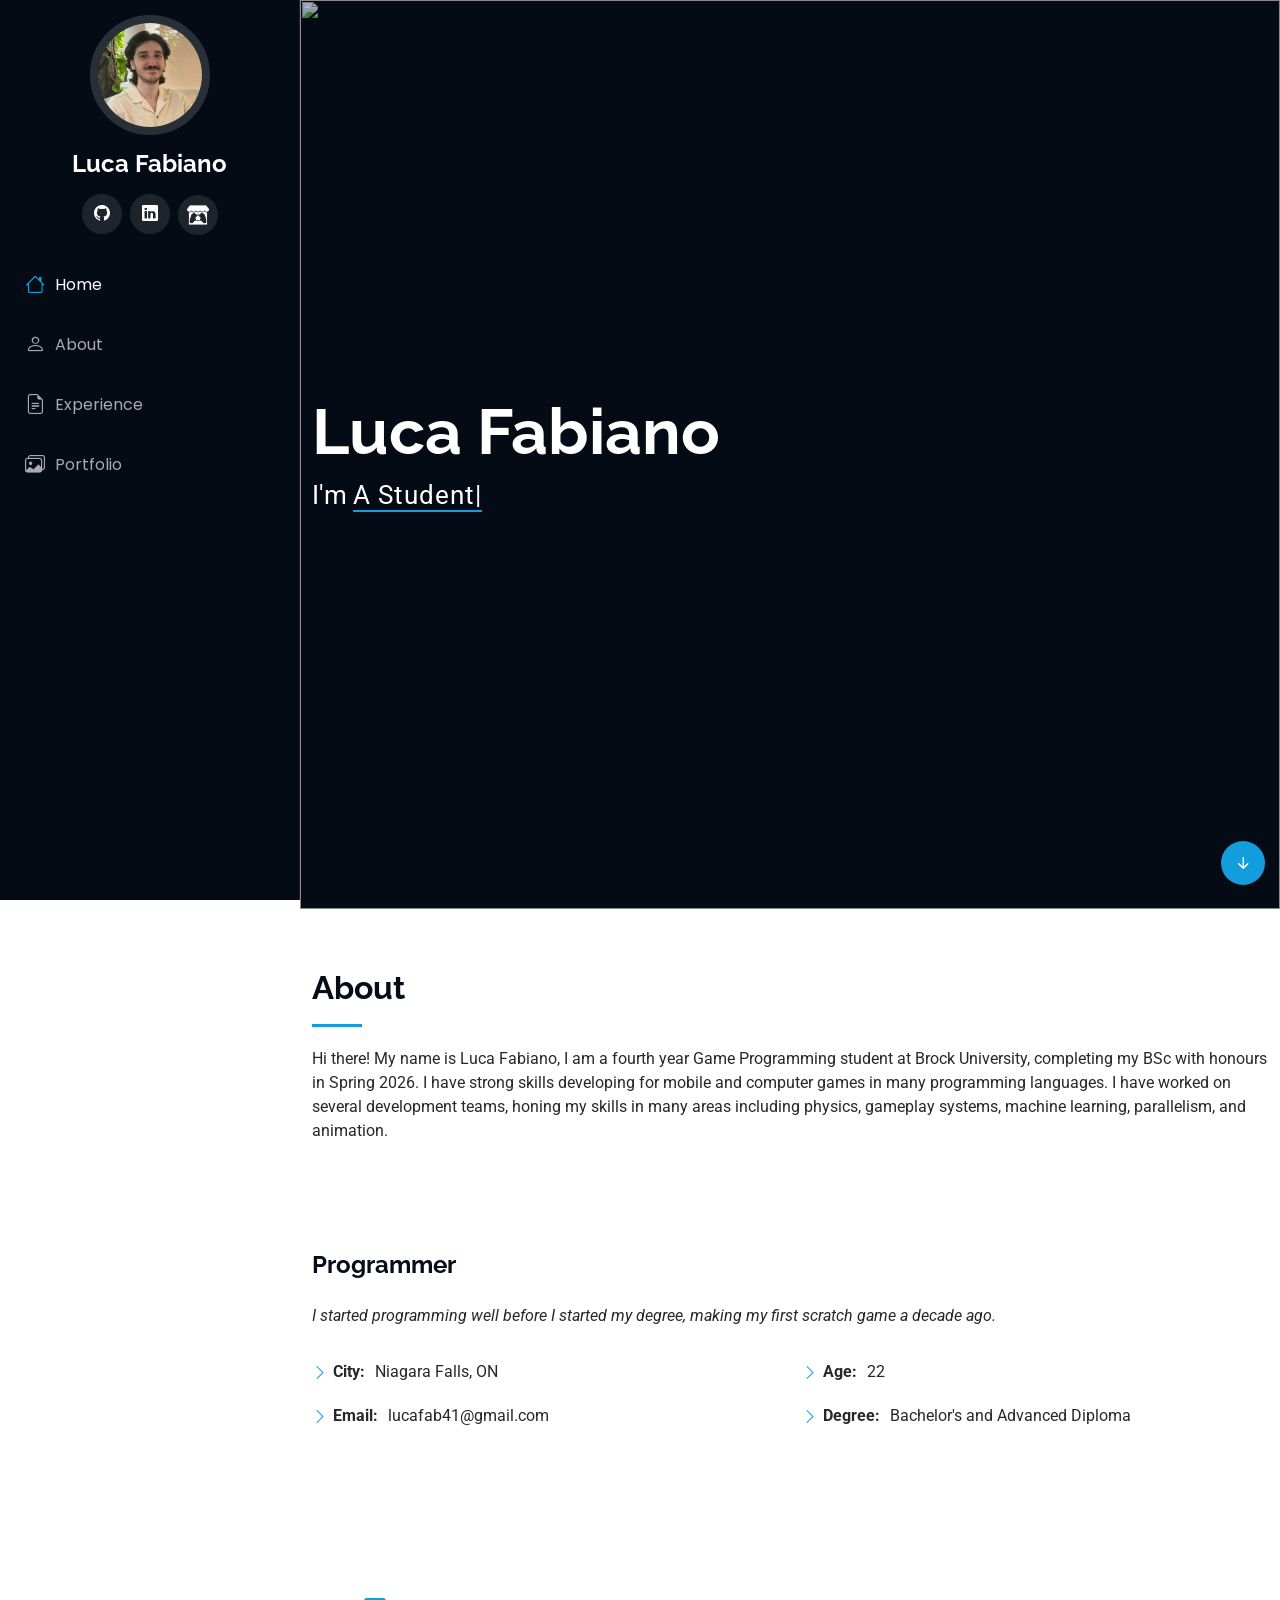
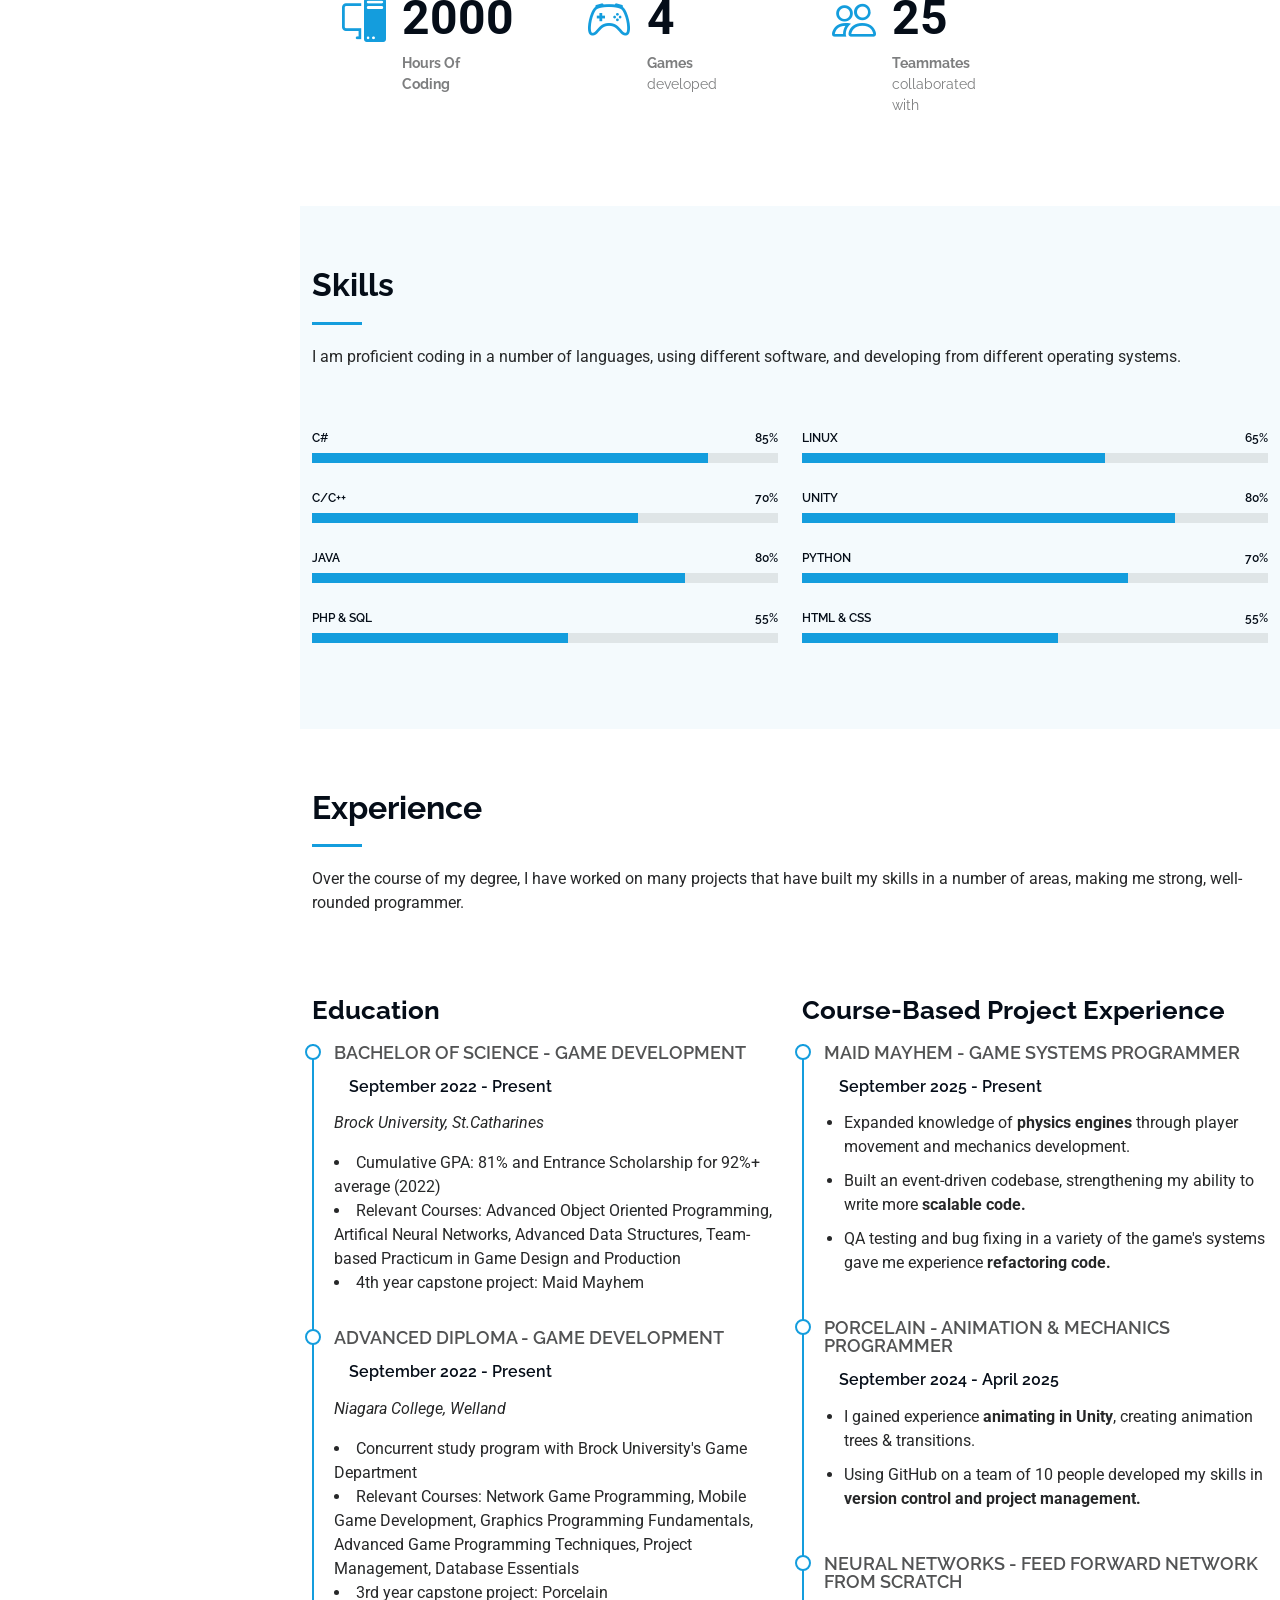
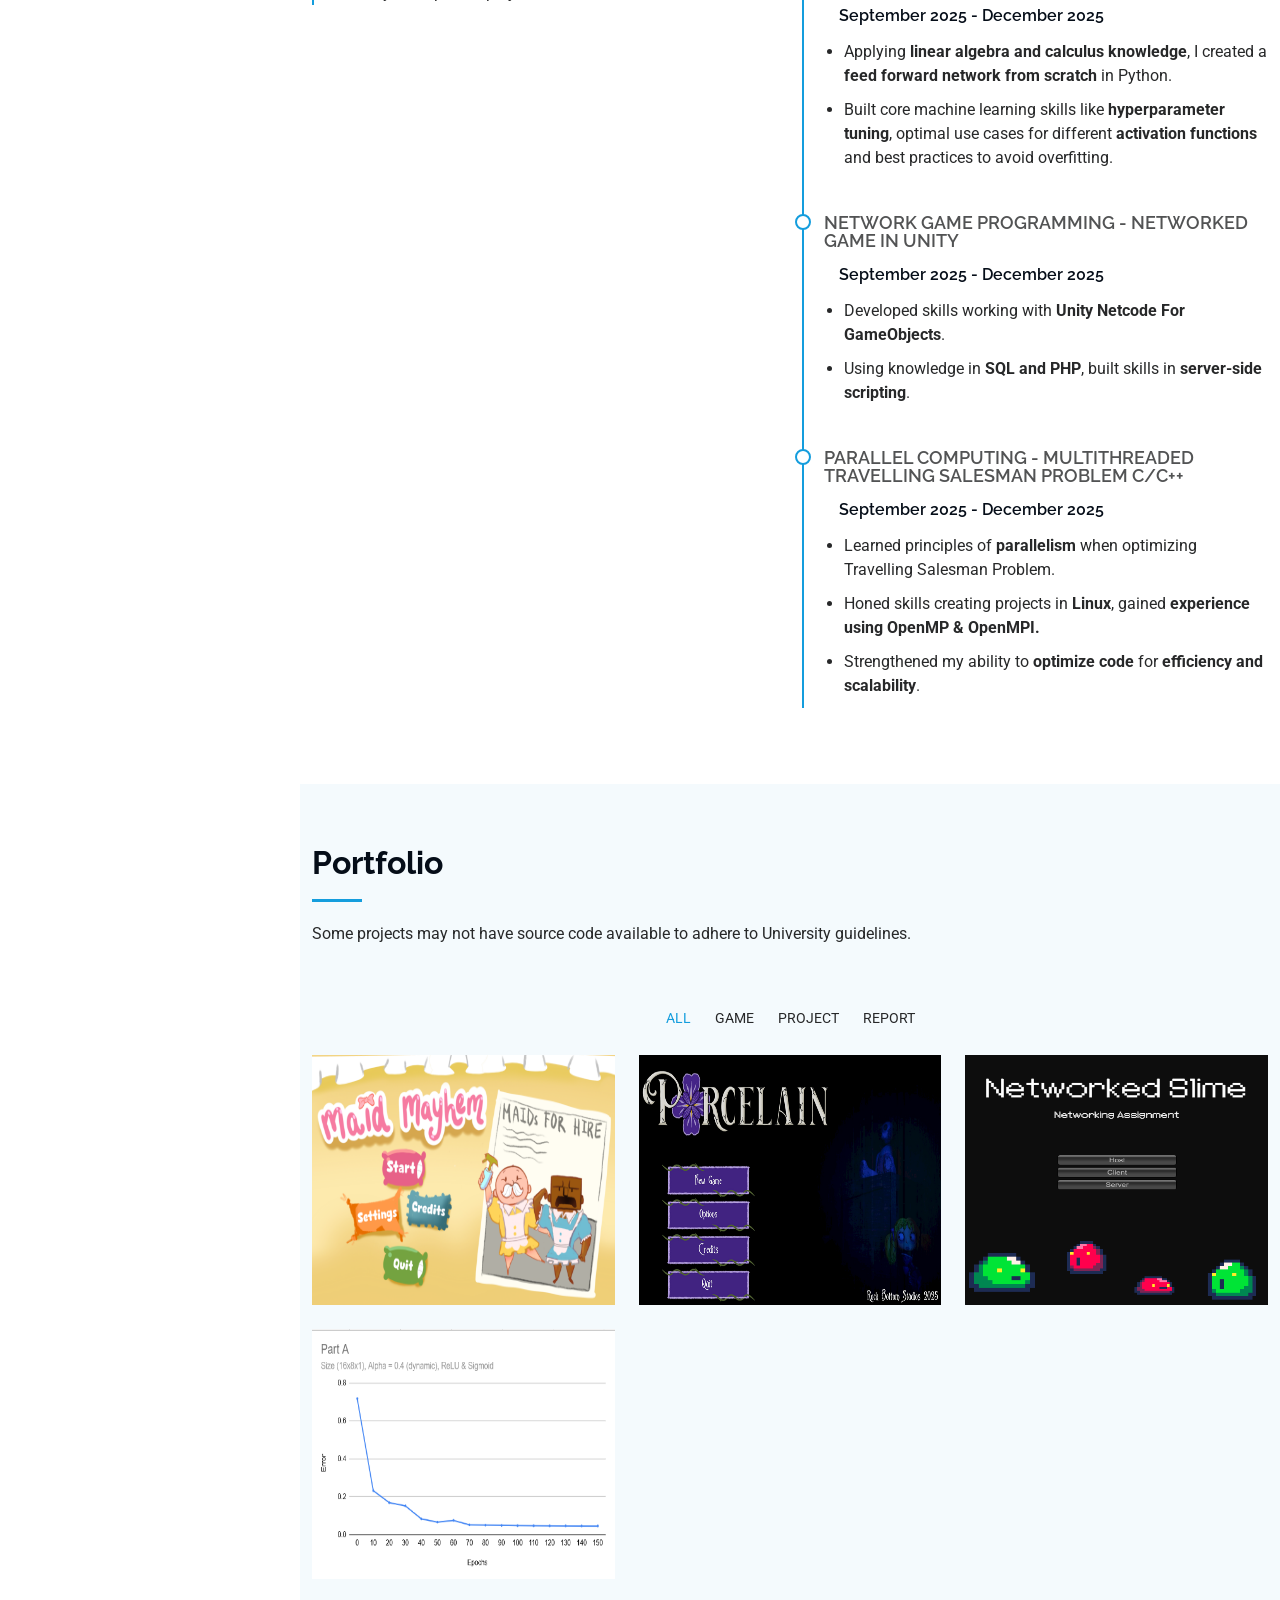
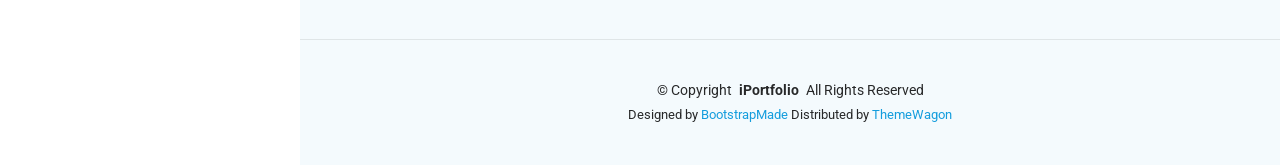
==== commit 1cfa11fe: "some changes - added down arrow when at the top of the screen, indicating you can scroll down - adde" ====
--- a/index.html
+++ b/index.html
@@ -96,7 +96,7 @@
 
       <div class="container" data-aos="fade-up" data-aos-delay="100">
         <h2>Luca Fabiano</h2>
-        <p>I'm <span class="typed" data-typed-items="A Student, Detail-Oriented, Collaborative, Passionate">A Programmer</span><span class="typed-cursor typed-cursor--blink" aria-hidden="true"></span><span class="typed-cursor typed-cursor--blink" aria-hidden="true"></span></p>
+        <p>I'm <span class="typed" data-typed-items="A Student, Detail-Oriented, Collaborative, Passionate, A Problem Solver, A Strategic Thinker, Proactive, Reliable, Self-Motivated, Adaptable">A Programmer</span><span class="typed-cursor typed-cursor--blink" aria-hidden="true"></span><span class="typed-cursor typed-cursor--blink" aria-hidden="true"></span></p>
       </div>
 
     </section><!-- /Hero Section -->
@@ -464,7 +464,7 @@
   </footer>
 
   <!-- Scroll Top -->
-  <a href="#" id="scroll-top" class="scroll-top d-flex align-items-center justify-content-center"><i class="bi bi-arrow-up-short"></i></a>
+  <a href="#" id="scroll-top" class="scroll-top down d-flex align-items-center justify-content-center"><i class="bi bi-arrow-up-short"></i></a>
 
   <!-- Preloader -->
   <div id="preloader"></div>
--- a/assets/css/main.css
+++ b/assets/css/main.css
@@ -455,10 +455,10 @@
 --------------------------------------------------------------*/
 .scroll-top {
   position: fixed;
-  visibility: hidden;
-  opacity: 0;
+  visibility: visible;
+  opacity: 1;
   right: 15px;
-  bottom: -15px;
+  bottom: 15px;
   z-index: 99999;
   background-color: var(--accent-color);
   width: 44px;
@@ -471,6 +471,15 @@
   font-size: 24px;
   color: var(--contrast-color);
   line-height: 0;
+  transition: transform 0.3s;
+}
+
+.scroll-top.down i {
+  transform: rotate(180deg);
+}
+
+.scroll-top.up i {
+  transform: rotate(0deg);
 }
 
 .scroll-top:hover {
@@ -576,7 +585,7 @@
 --------------------------------------------------------------*/
 .hero {
   width: 100%;
-  min-height: 95vh;
+  min-height: 101vh;
   position: relative;
   padding: 80px 0;
   display: flex;
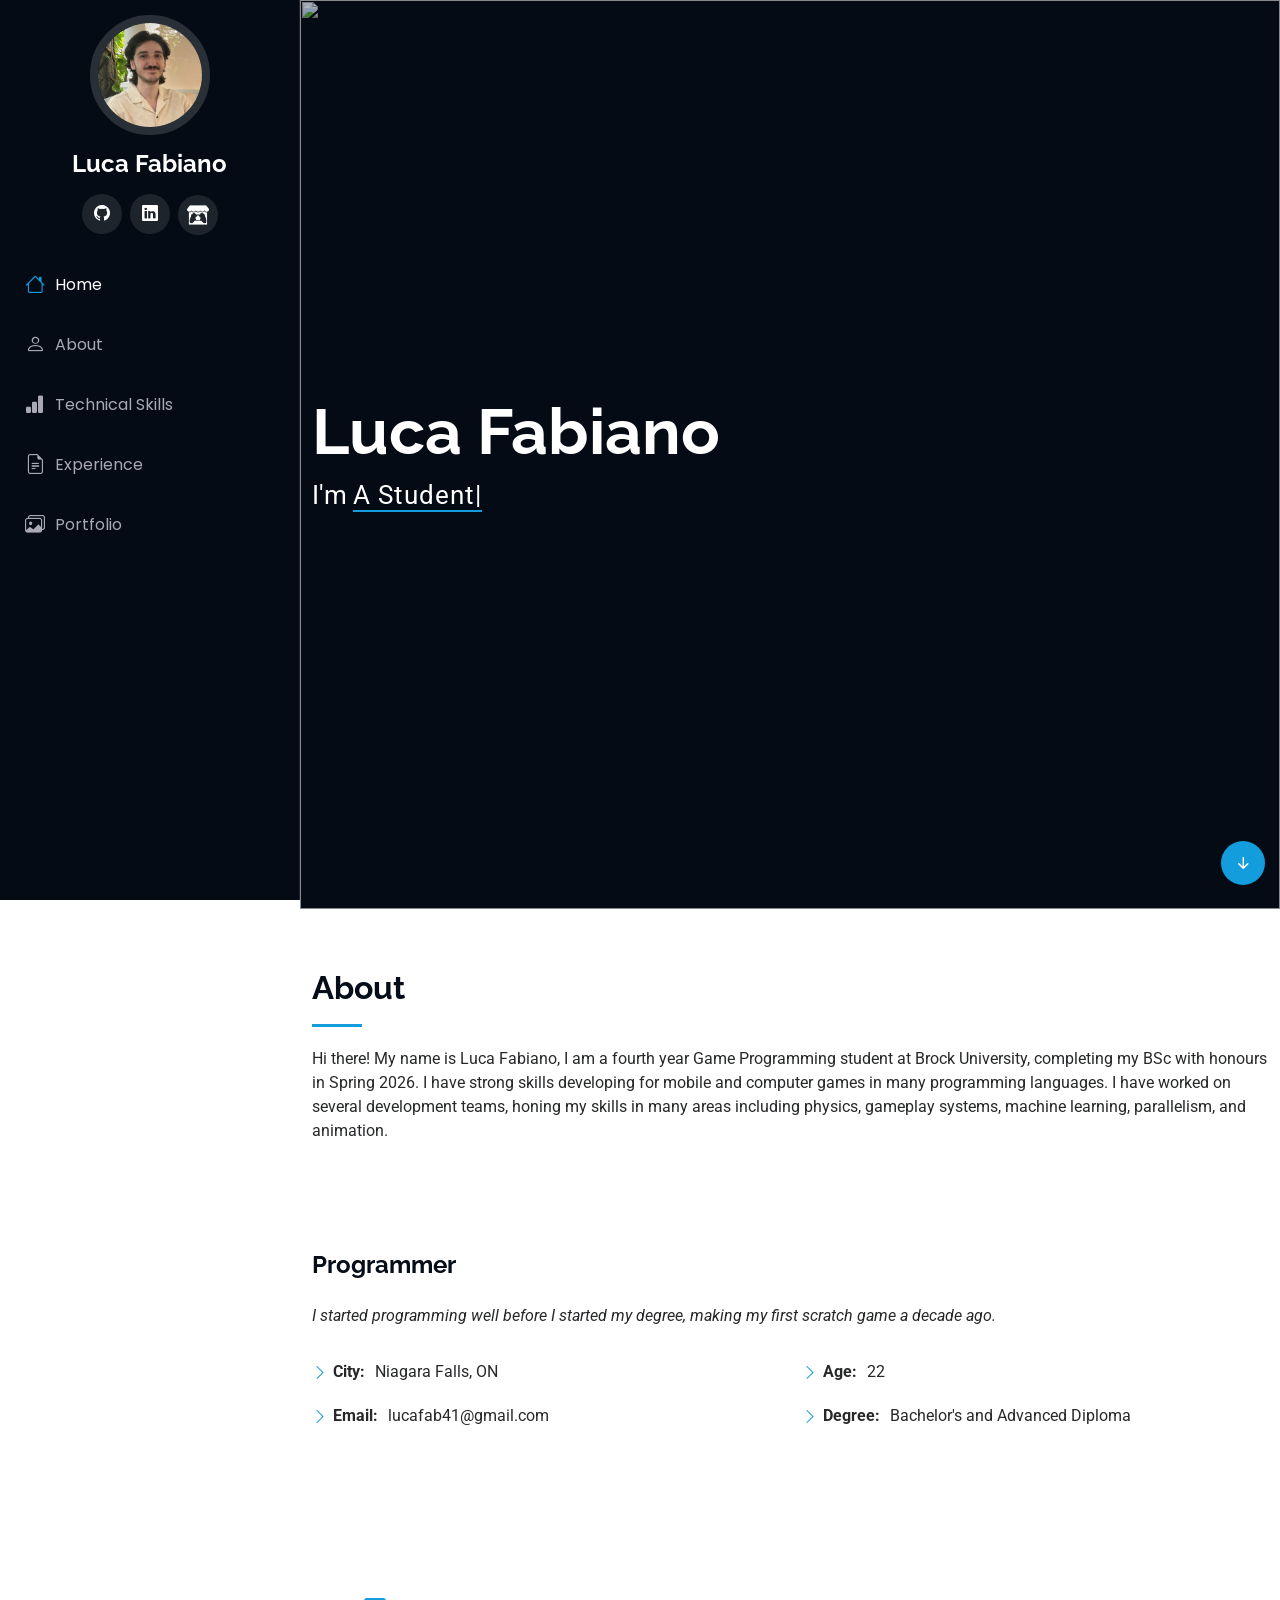
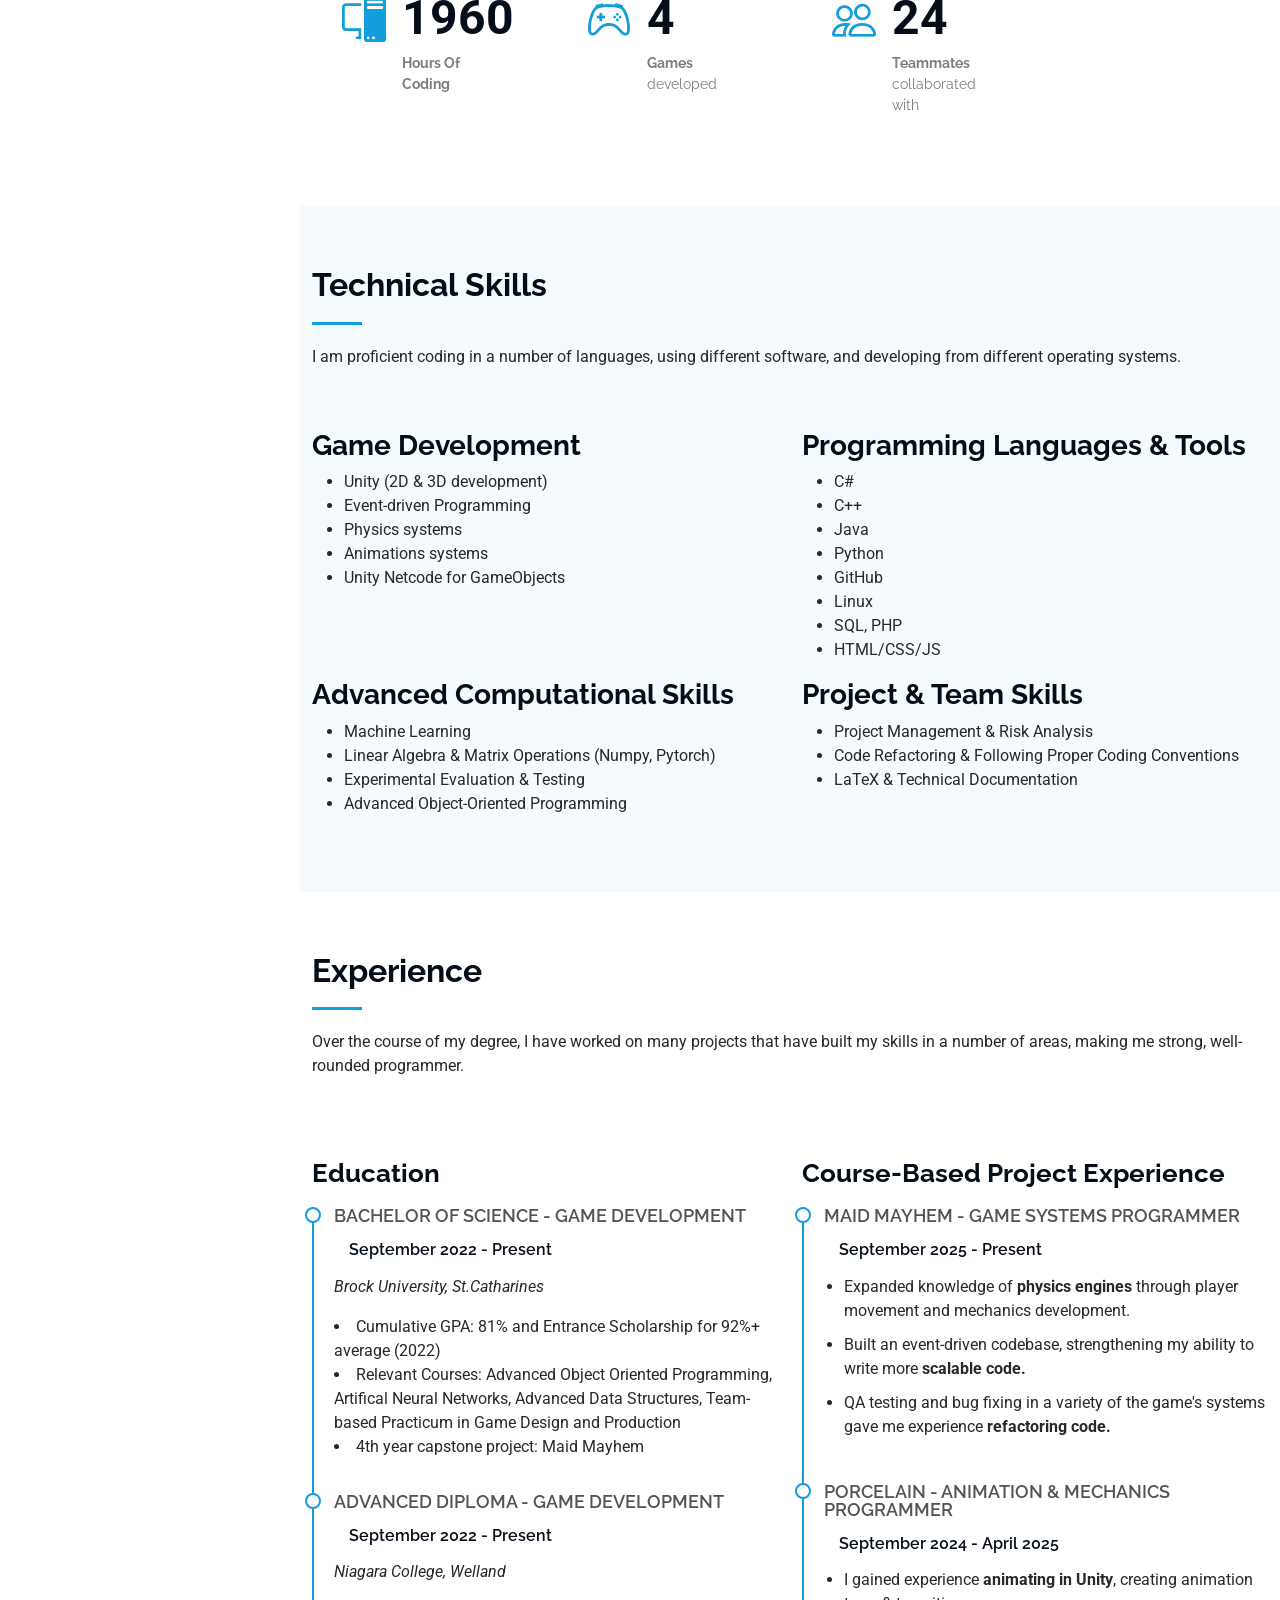
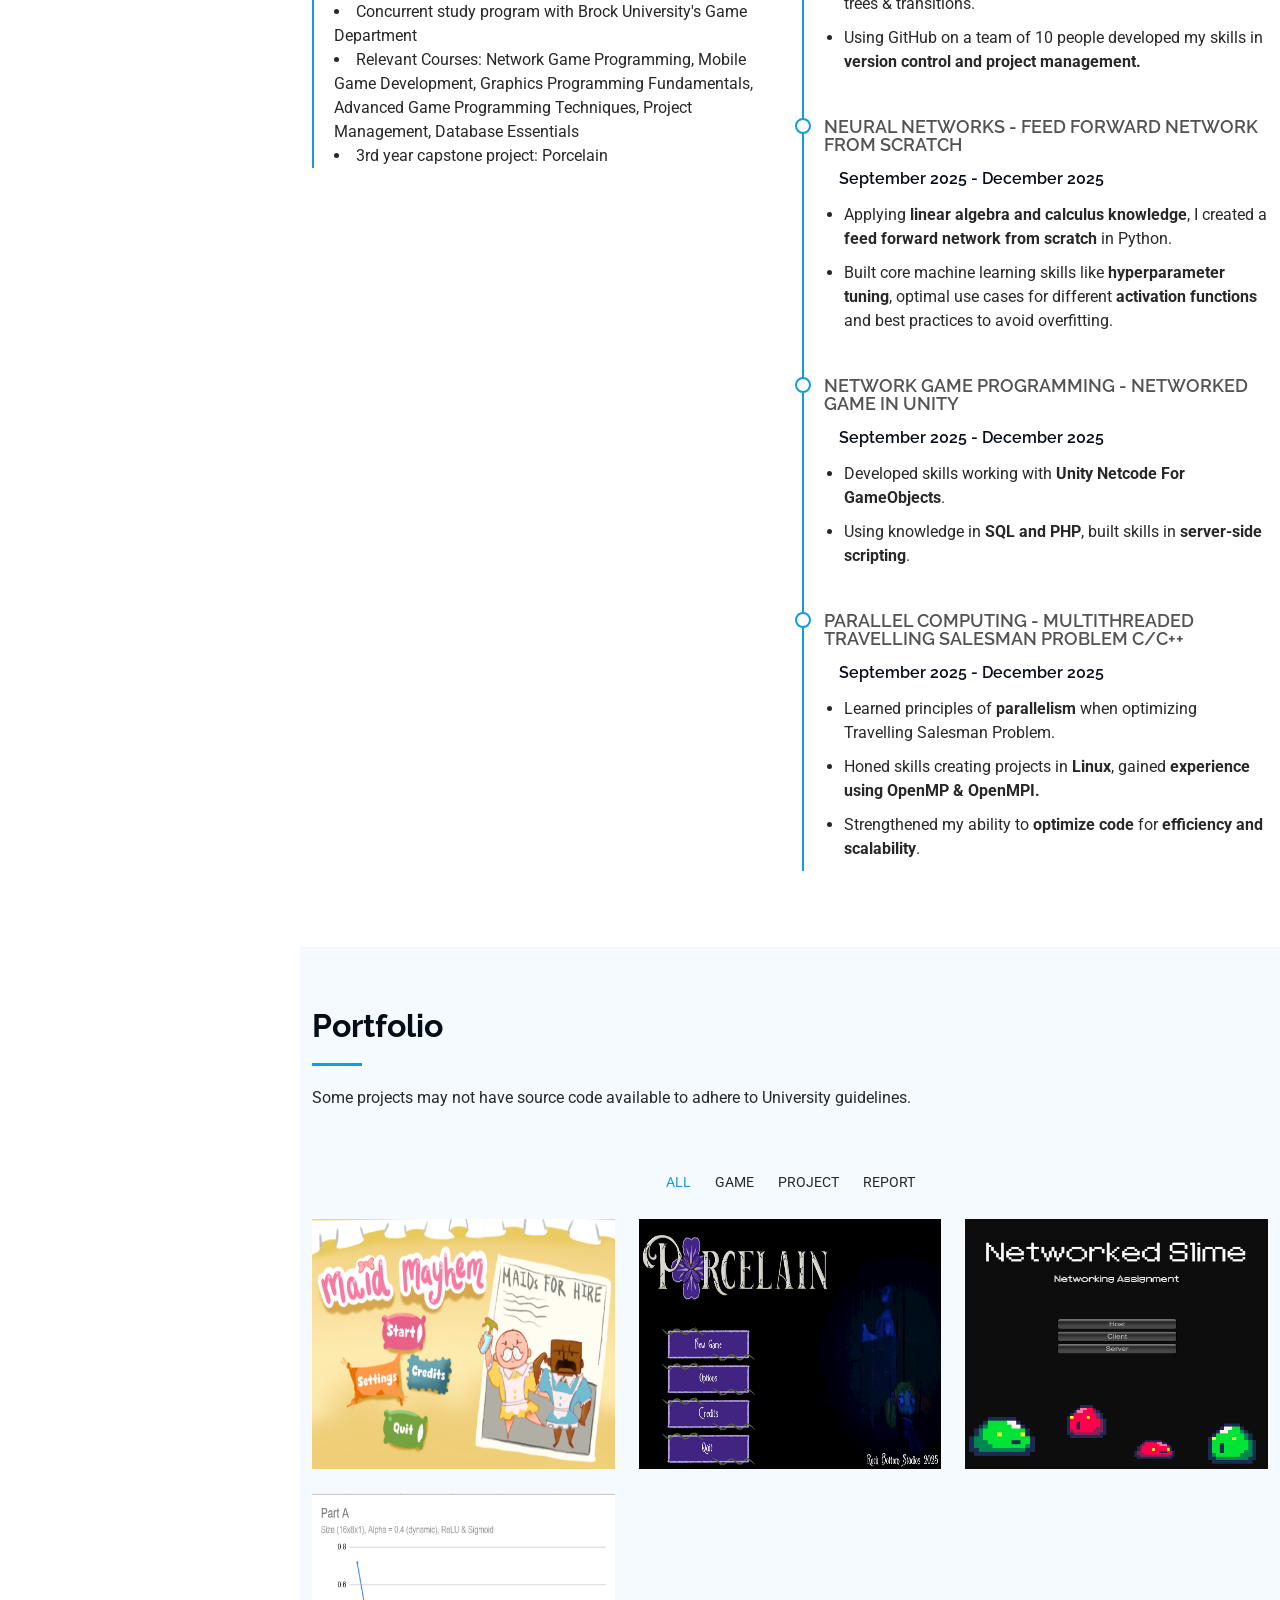
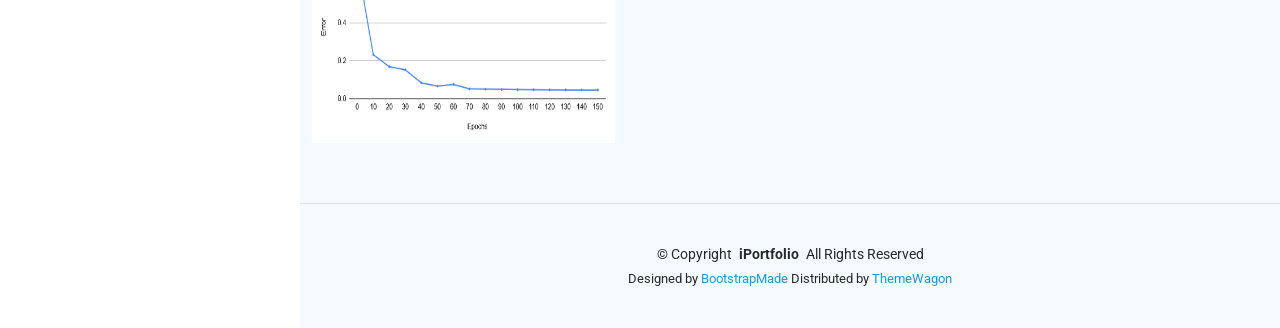
==== commit 3bf0fb3c: "Remake skills sections" ====
--- a/index.html
+++ b/index.html
@@ -59,32 +59,12 @@
 
     <nav id="navmenu" class="navmenu">
       <ul>
-        <li><a href="#home" class="active"><i class="bi bi-house navicon"></i>Home</a></li>
+        <li><a href="#home" class="active"><i class="bi bi-house navicon"></i> Home</a></li>
         <li><a href="#about"><i class="bi bi-person navicon"></i> About</a></li>
+        <li><a href="#skills"><i class="bi bi-bar-chart-fill navicon"></i> Technical Skills</a></li>
         <li><a href="#experience"><i class="bi bi-file-earmark-text navicon"></i> Experience</a></li>
         <li><a href="#portfolio"><i class="bi bi-images navicon"></i> Portfolio</a></li>
-        <!----
-        <li class="dropdown"><a href="#"><i class="bi bi-menu-button navicon"></i> <span>Dropdown</span> <i class="bi bi-chevron-down toggle-dropdown"></i></a>
-          <ul>
-            <li><a href="#">Dropdown 1</a></li>
-            <li class="dropdown"><a href="#"><span>Deep Dropdown</span> <i class="bi bi-chevron-down toggle-dropdown"></i></a>
-              <ul>
-                <li><a href="#">Deep Dropdown 1</a></li>
-                <li><a href="#">Deep Dropdown 2</a></li>
-                <li><a href="#">Deep Dropdown 3</a></li>
-                <li><a href="#">Deep Dropdown 4</a></li>
-                <li><a href="#">Deep Dropdown 5</a></li>
-              </ul>
-            </li>
-            <li><a href="#">Dropdown 2</a></li>
-            <li><a href="#">Dropdown 3</a></li>
-            <li><a href="#">Dropdown 4</a></li>
-          </ul>
-        </li>
-        <li><a href="#contact"><i class="bi bi-envelope navicon"></i> Contact</a></li>
       </ul>
-    </nav> -->
-
   </header>
 
   <main class="main">
@@ -165,16 +145,7 @@
               <span data-purecounter-start="0" data-purecounter-end="4" data-purecounter-duration="1" class="purecounter"></span>
               <p><strong>Games</strong> <span>developed</span></p>
             </div>
-          </div><!-- End Stats Item -->
-          
-          <!----  
-          <div class="col-lg-3 col-md-6">
-            <div class="stats-item">
-              <i class="bi bi-journal-richtext"></i>
-              <span data-purecounter-start="0" data-purecounter-end="521" data-purecounter-duration="1" class="purecounter"></span>
-              <p><strong>Projects</strong> <span>adipisci atque cum quia aut</span></p>
-            </div>
-          </div><End Stats Item -->
+          </div>
 
           <div class="col-lg-3 col-md-6">
             <div class="stats-item">
@@ -195,7 +166,7 @@
 
       <!-- Section Title -->
       <div class="container section-title" data-aos="fade-up">
-        <h2>Skills</h2>
+        <h2>Technical Skills</h2>
         <p>I am proficient coding in a number of languages, using different software, and developing from different operating systems.</p>
       </div><!-- End Section Title -->
 
@@ -204,34 +175,84 @@
         <div class="row skills-content skills-animation">
 
           <div class="col-lg-6">
-
+            <h3><strong>Game Development</strong></h3>
+              <ul class="skill-list">  
+                <li>Unity (2D & 3D development)</li>
+                <li>Event-driven Programming</li>
+                <li>Physics systems</li>
+                <li>Animations systems</li>
+                <li>Unity Netcode for GameObjects</li>
+              </ul>
+          </div>
+
+          <div class="col-lg-6">
+            <h3><strong>Programming Languages & Tools</strong></h3>
+            <ul class="skill-list">  
+              <li>C#</li>
+              <li>C++</li>
+              <li>Java</li>
+              <li>Python</li>
+              <li>GitHub</li>
+              <li>Linux</li>
+              <li>SQL, PHP</li>
+              <li>HTML/CSS/JS</li>
+            </ul>
+          </div>
+
+          <div class="col-lg-6">
+            <h3><strong>Advanced Computational Skills</strong></h3>
+            <ul class="skill-list">  
+              <li>Machine Learning</li>
+              <li>Linear Algebra & Matrix Operations (Numpy, Pytorch)</li>
+              <li>Experimental Evaluation & Testing</li>
+              <li>Advanced Object-Oriented Programming</li>
+            </ul>
+          </div>
+
+          <div class="col-lg-6">
+            <h3><strong>Project & Team Skills</strong></h3>
+            <ul class="skill-list">  
+              <li>Project Management & Risk Analysis</li>
+              <li>Code Refactoring & Following Proper Coding Conventions</li>
+              <li>LaTeX & Technical Documentation</li>
+            </ul>
+          </div>
+
+            <!----
             <div class="progress">
               <span class="skill"><span>C#</span> <i class="val">85%</i></span>
               <div class="progress-bar-wrap">
                 <div class="progress-bar" role="progressbar" aria-valuenow="85" aria-valuemin="0" aria-valuemax="100"></div>
               </div>
-            </div><!-- End Skills Item -->
+            </div><!-- End Skills Item --
 
             <div class="progress">
               <span class="skill"><span>C/C++</span> <i class="val">70%</i></span>
               <div class="progress-bar-wrap">
                 <div class="progress-bar" role="progressbar" aria-valuenow="70" aria-valuemin="0" aria-valuemax="100"></div>
               </div>
-            </div><!-- End Skills Item -->
+            </div><!-- End Skills Item --
 
             <div class="progress">
               <span class="skill"><span>Java</span> <i class="val">80%</i></span>
               <div class="progress-bar-wrap">
                 <div class="progress-bar" role="progressbar" aria-valuenow="80" aria-valuemin="0" aria-valuemax="100"></div>
               </div>
-            </div><!-- End Skills Item -->
+            </div><!-- End Skills Item --
 
             <div class="progress">
               <span class="skill"><span></span>php & sql<i class="val">55%</i></span>
               <div class="progress-bar-wrap">
                 <div class="progress-bar" role="progressbar" aria-valuenow="55" aria-valuemin="0" aria-valuemax="100"></div>
               </div>
-            </div><!-- End Skills Item -->
+            </div><!-- End Skills Item --
+
+            <div class="progress">
+              <span class="skill"><span></span>github<i class="val">60%</i></span>
+              <div class="progress-bar-wrap">
+                <div class="progress-bar" role="progressbar" aria-valuenow="60" aria-valuemin="0" aria-valuemax="100"></div>
+              </div>
+            </div><!-- End Skills Item --
           </div>
 
           <div class="col-lg-6">
@@ -241,26 +262,33 @@
               <div class="progress-bar-wrap">
                 <div class="progress-bar" role="progressbar" aria-valuenow="65" aria-valuemin="0" aria-valuemax="100"></div>
               </div>
-            </div><!-- End Skills Item -->
+            </div><!-- End Skills Item --
 
             <div class="progress">
               <span class="skill"><span>Unity</span> <i class="val">80%</i></span>
               <div class="progress-bar-wrap">
                 <div class="progress-bar" role="progressbar" aria-valuenow="80" aria-valuemin="0" aria-valuemax="100"></div>
               </div>
-            </div><!-- End Skills Item -->
+            </div><!-- End Skills Item --
 
             <div class="progress">
               <span class="skill"><span></span>Python<i class="val">70%</i></span>
               <div class="progress-bar-wrap">
                 <div class="progress-bar" role="progressbar" aria-valuenow="70" aria-valuemin="0" aria-valuemax="100"></div>
               </div>
-            </div><!-- End Skills Item -->
-
-            <div class="progress">
-              <span class="skill"><span>HTML & CSS</span> <i class="val">55%</i></span>
+            </div><!-- End Skills Item --
+
+            <div class="progress">
+              <span class="skill"><span>HTML, CSS, Javascript</span> <i class="val">55%</i></span>
               <div class="progress-bar-wrap">
                 <div class="progress-bar" role="progressbar" aria-valuenow="55" aria-valuemin="0" aria-valuemax="100"></div>
+              </div>
+            </div><!-- End Skills Item --
+
+            <div class="progress">
+              <span class="skill"><span></span>Object-Oriented Programming<i class="val">70%</i></span>
+              <div class="progress-bar-wrap">
+                <div class="progress-bar" role="progressbar" aria-valuenow="70" aria-valuemin="0" aria-valuemax="100"></div>
               </div>
             </div><!-- End Skills Item -->
 
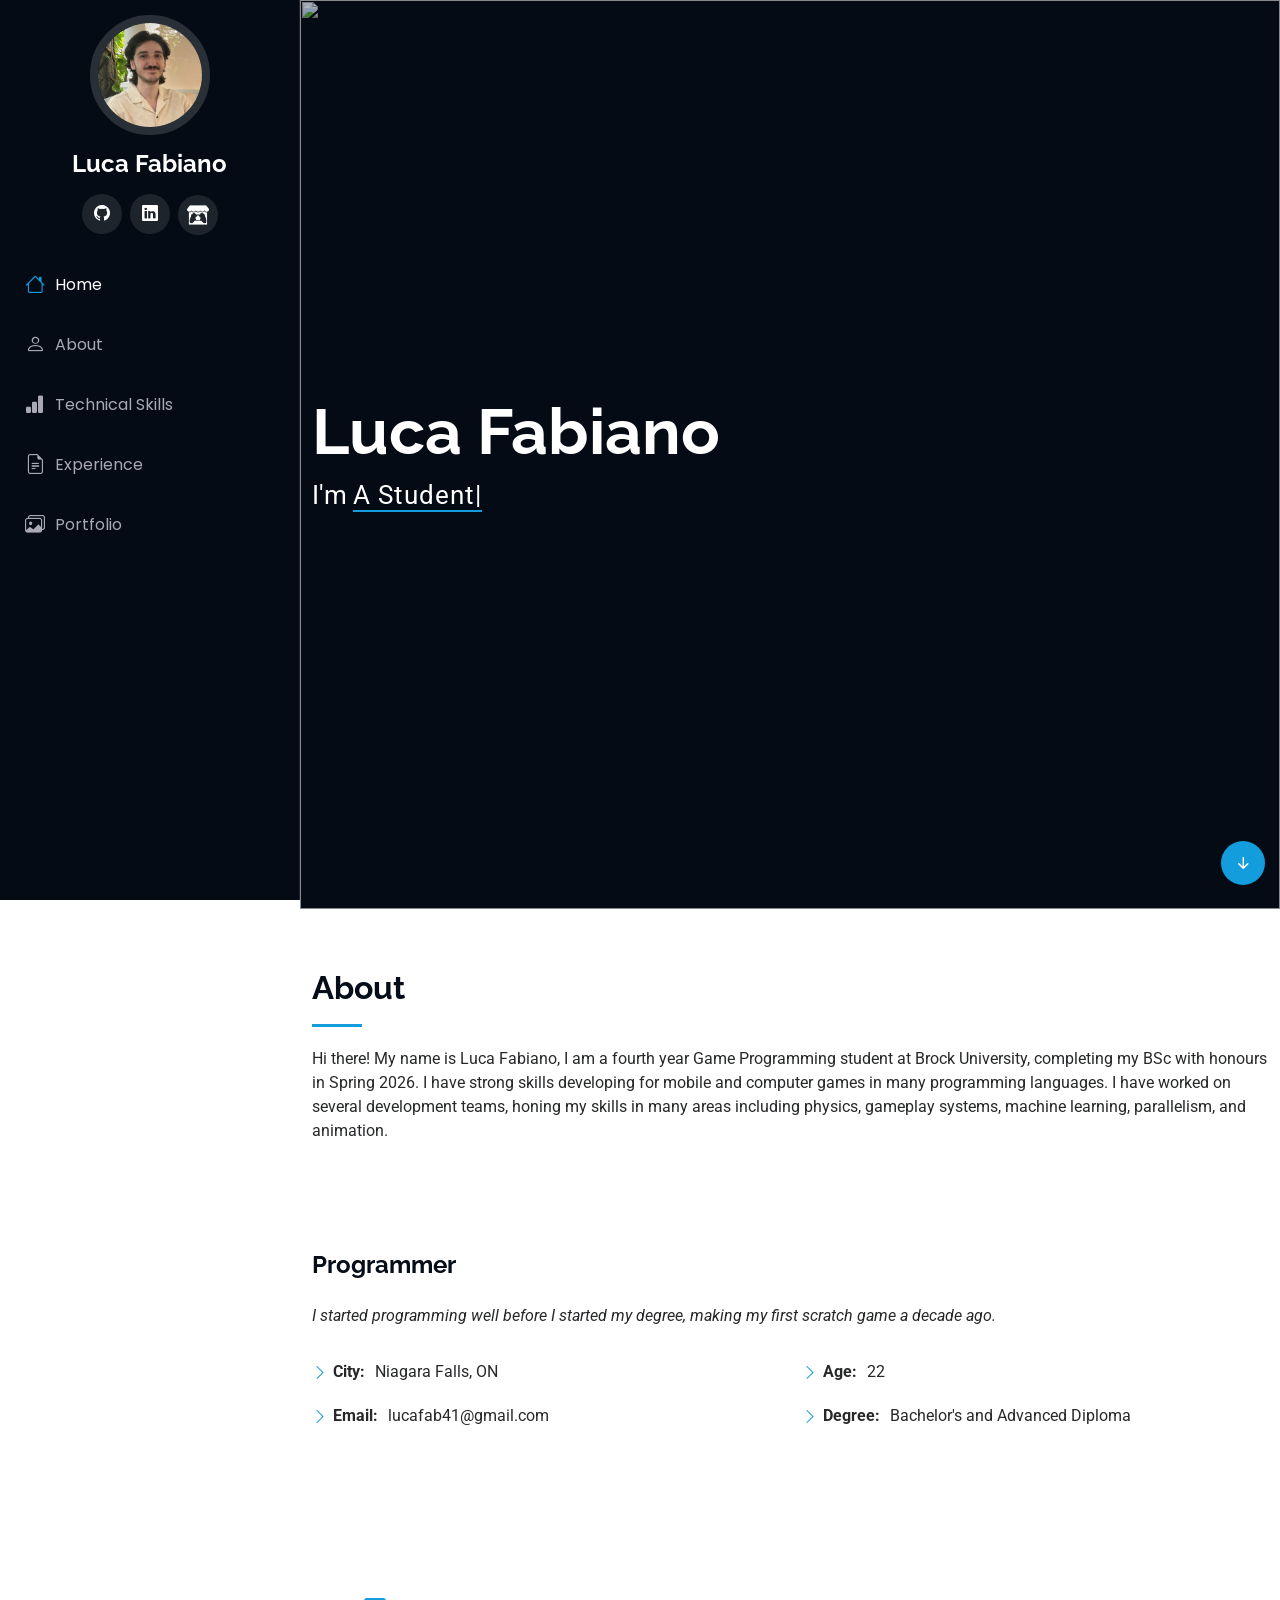
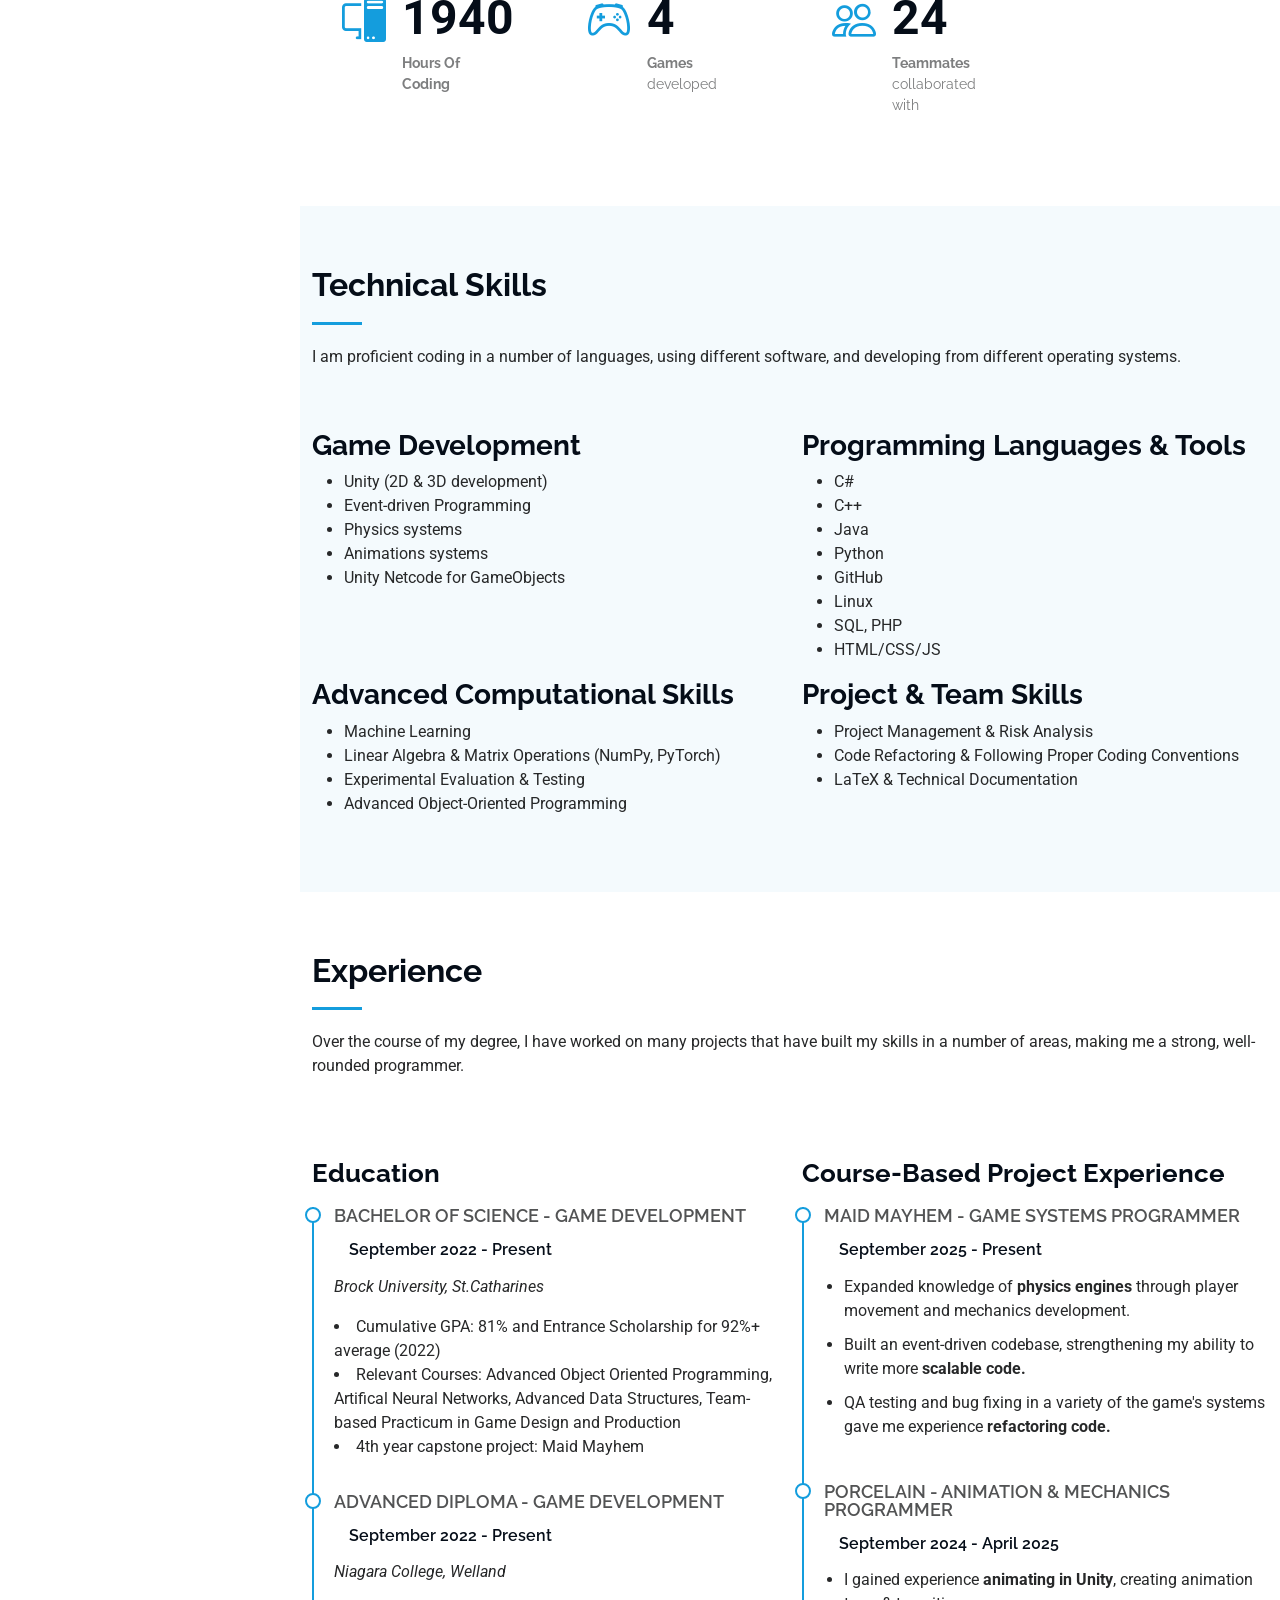
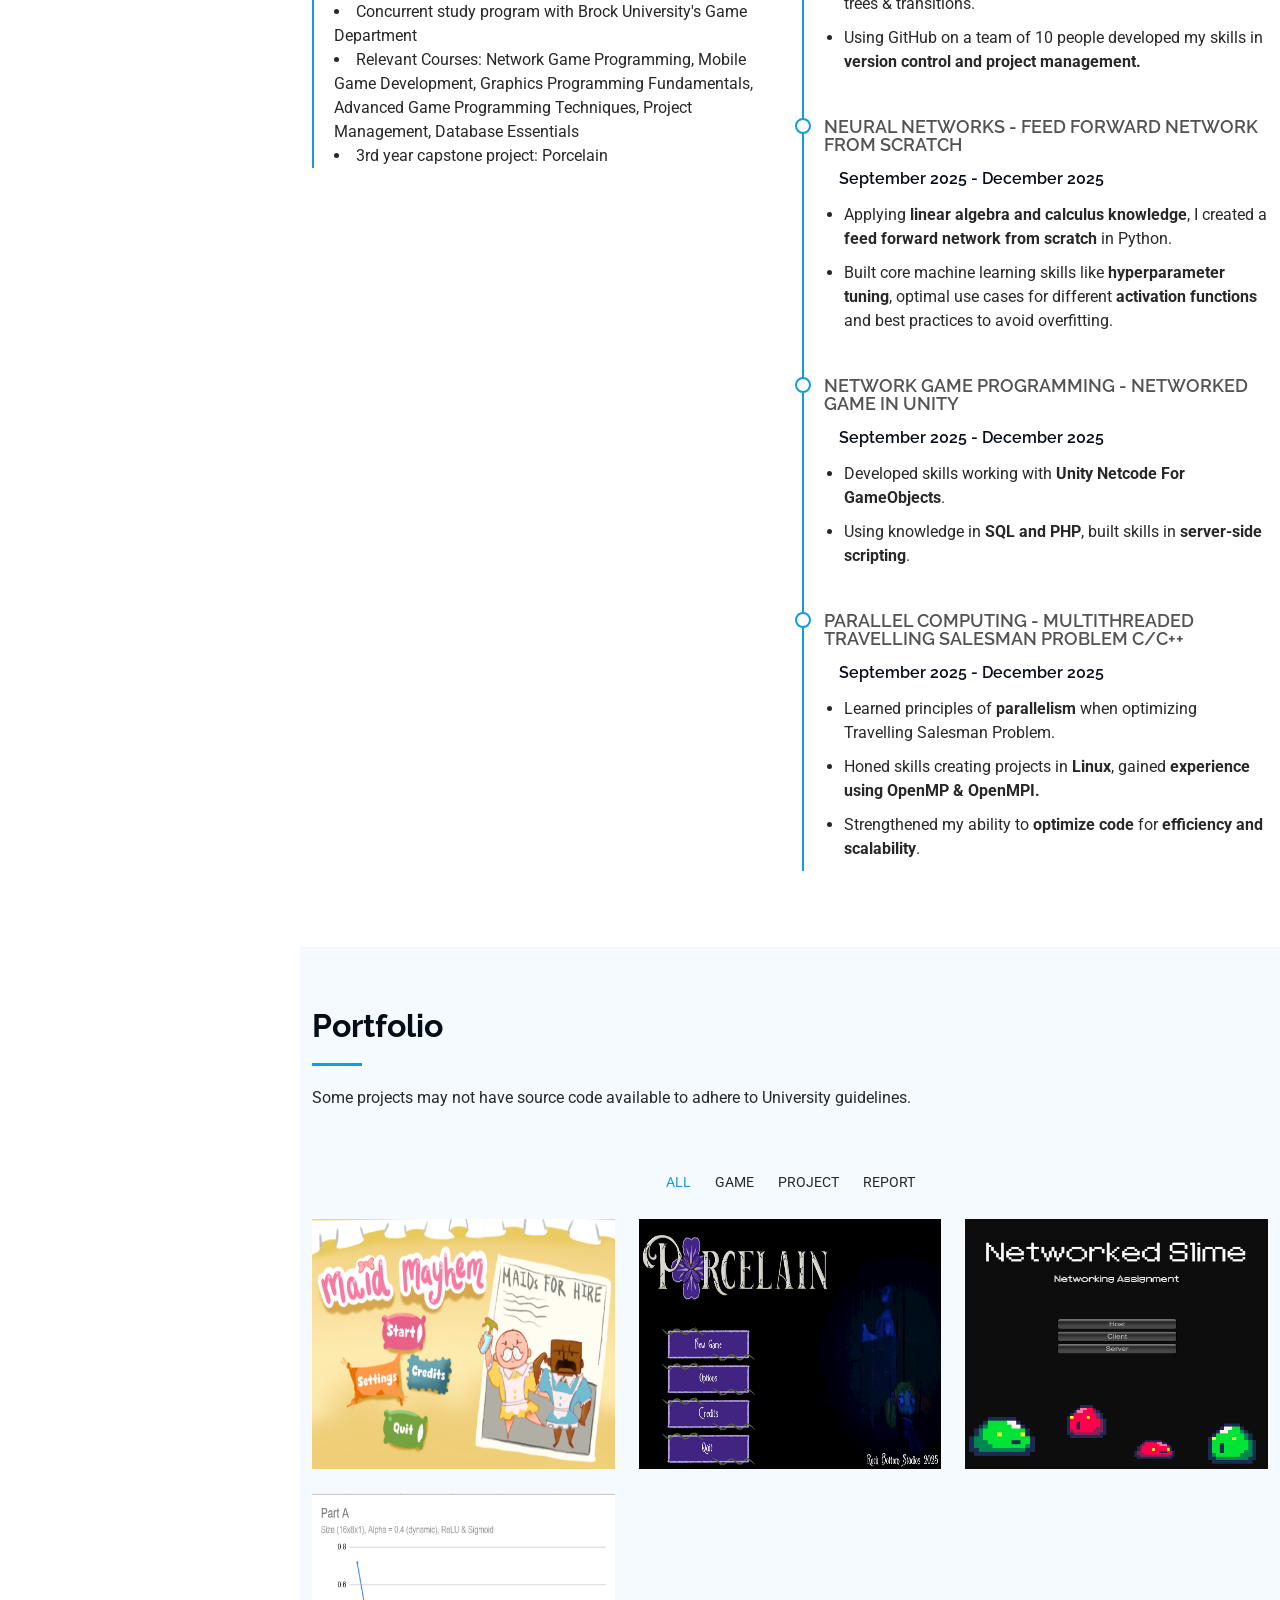
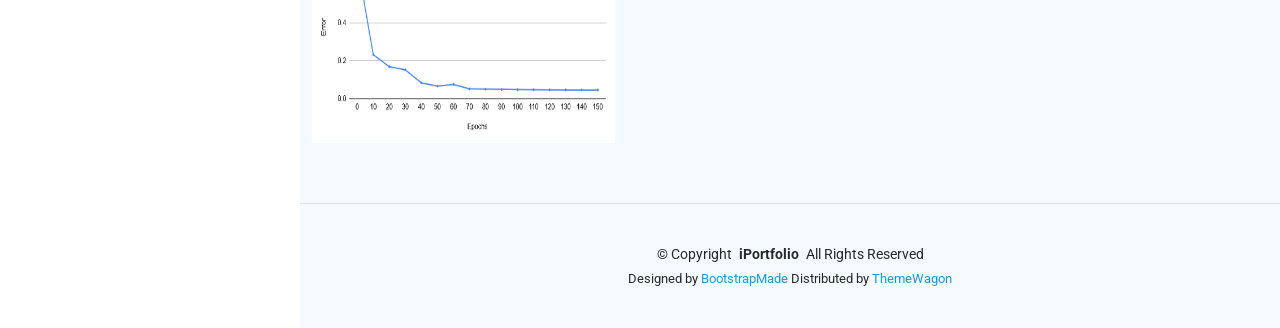
==== commit 8dcf4a63: "minor spelling amendments" ====
--- a/index.html
+++ b/index.html
@@ -76,7 +76,7 @@
 
       <div class="container" data-aos="fade-up" data-aos-delay="100">
         <h2>Luca Fabiano</h2>
-        <p>I'm <span class="typed" data-typed-items="A Student, Detail-Oriented, Collaborative, Passionate, A Problem Solver, A Strategic Thinker, Proactive, Reliable, Self-Motivated, Adaptable">A Programmer</span><span class="typed-cursor typed-cursor--blink" aria-hidden="true"></span><span class="typed-cursor typed-cursor--blink" aria-hidden="true"></span></p>
+        <p>I'm <span class="typed" data-typed-items="A Student, Detail-Oriented, Collaborative, A Problem Solver, A Strategic Thinker, Proactive, Reliable, Self-Motivated, Adaptable">A Programmer</span><span class="typed-cursor typed-cursor--blink" aria-hidden="true"></span><span class="typed-cursor typed-cursor--blink" aria-hidden="true"></span></p>
       </div>
 
     </section><!-- /Hero Section -->
@@ -203,7 +203,7 @@
             <h3><strong>Advanced Computational Skills</strong></h3>
             <ul class="skill-list">  
               <li>Machine Learning</li>
-              <li>Linear Algebra & Matrix Operations (Numpy, Pytorch)</li>
+              <li>Linear Algebra & Matrix Operations (NumPy, PyTorch)</li>
               <li>Experimental Evaluation & Testing</li>
               <li>Advanced Object-Oriented Programming</li>
             </ul>
@@ -306,7 +306,7 @@
       <!-- Section Title -->
       <div class="container section-title" data-aos="fade-up">
         <h2>Experience</h2>
-        <p>Over the course of my degree, I have worked on many projects that have built my skills in a number of areas, making me strong, well-rounded programmer.</p>
+        <p>Over the course of my degree, I have worked on many projects that have built my skills in a number of areas, making me a strong, well-rounded programmer.</p>
       </div><!-- End Section Title -->
 
       <div class="container">
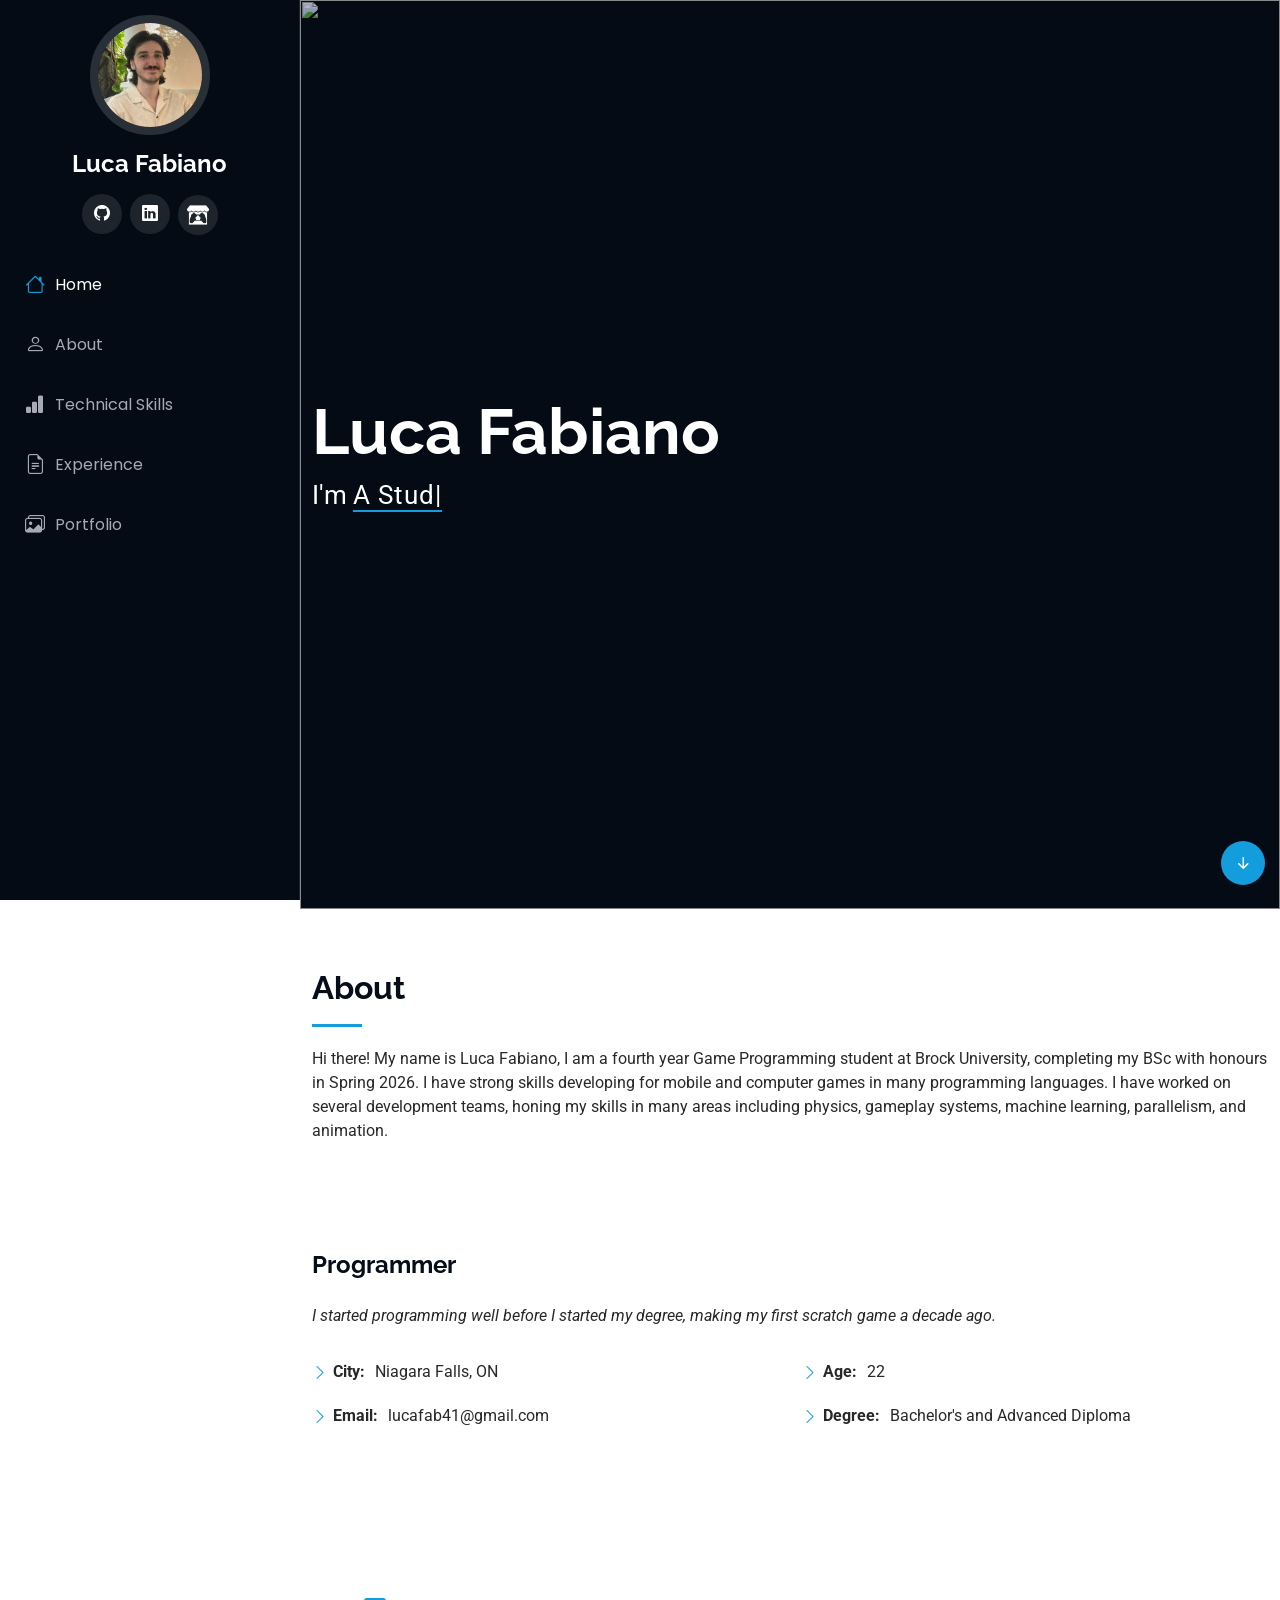
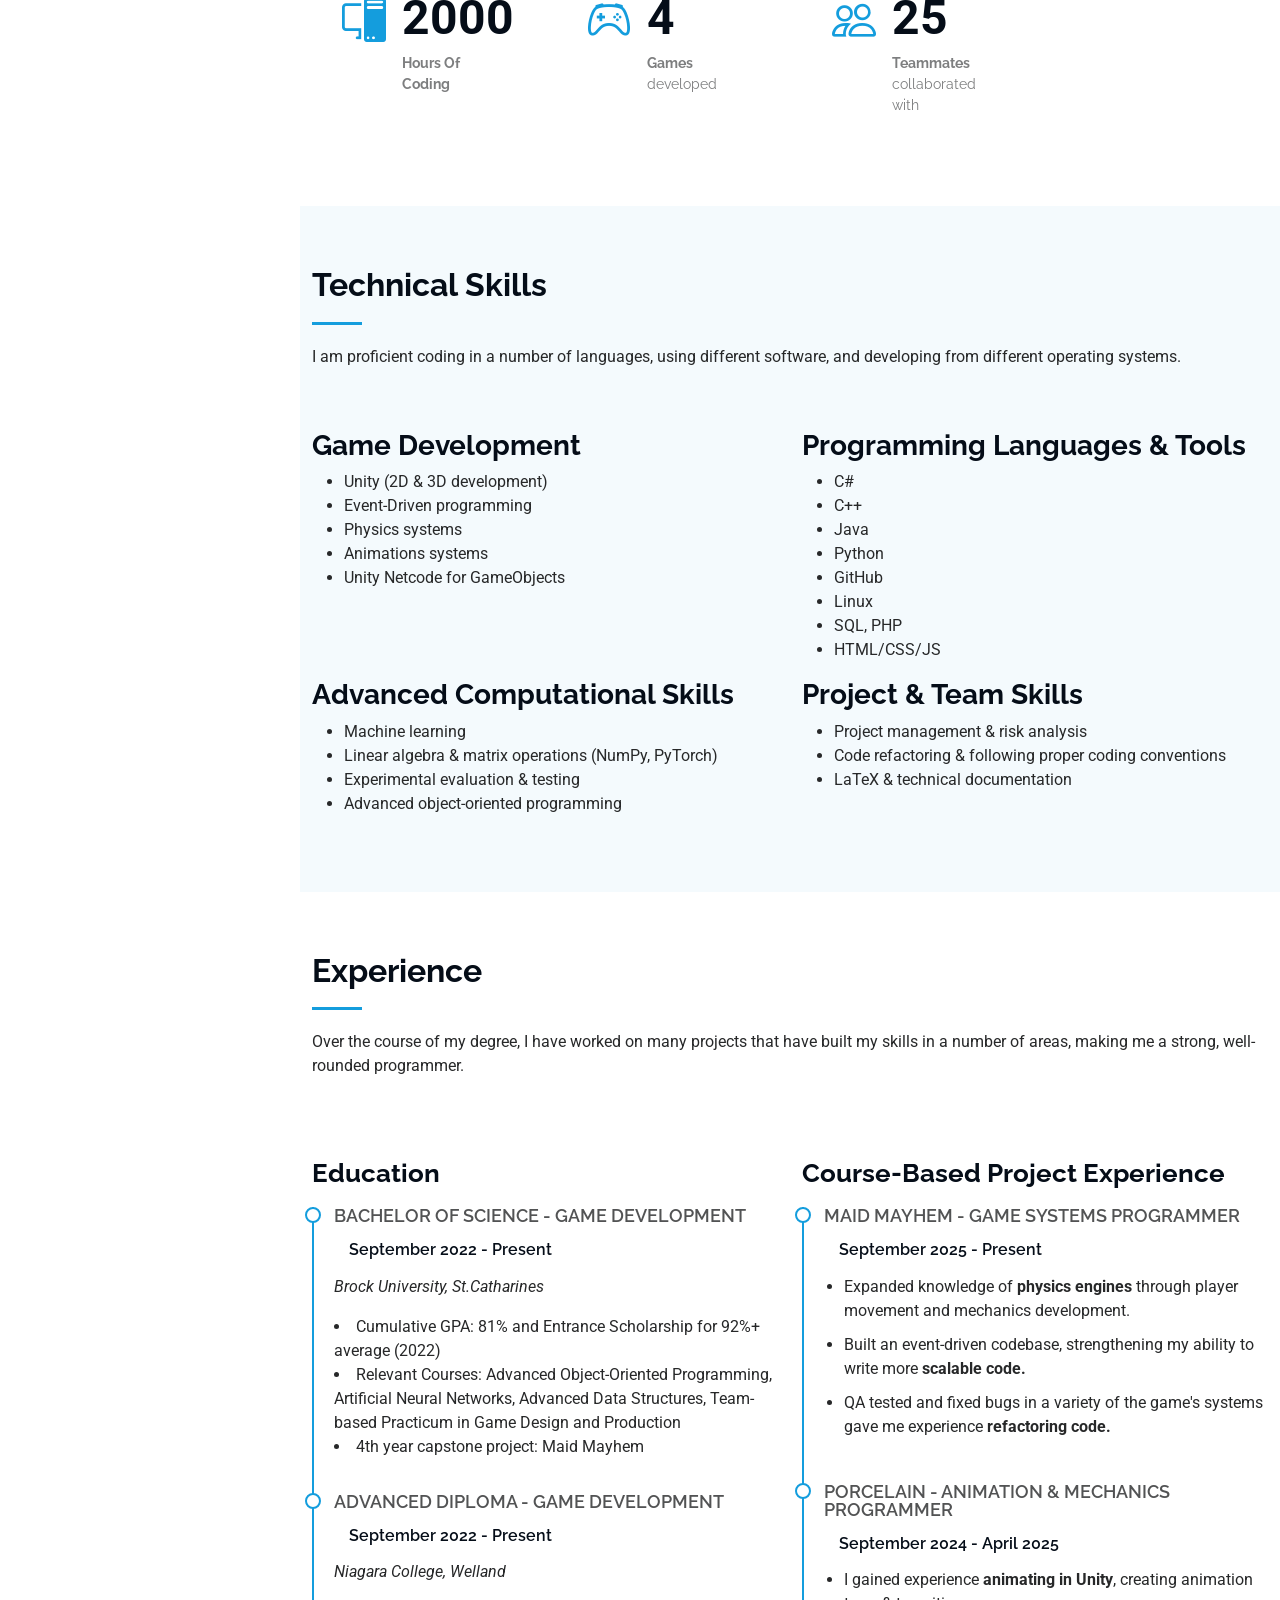
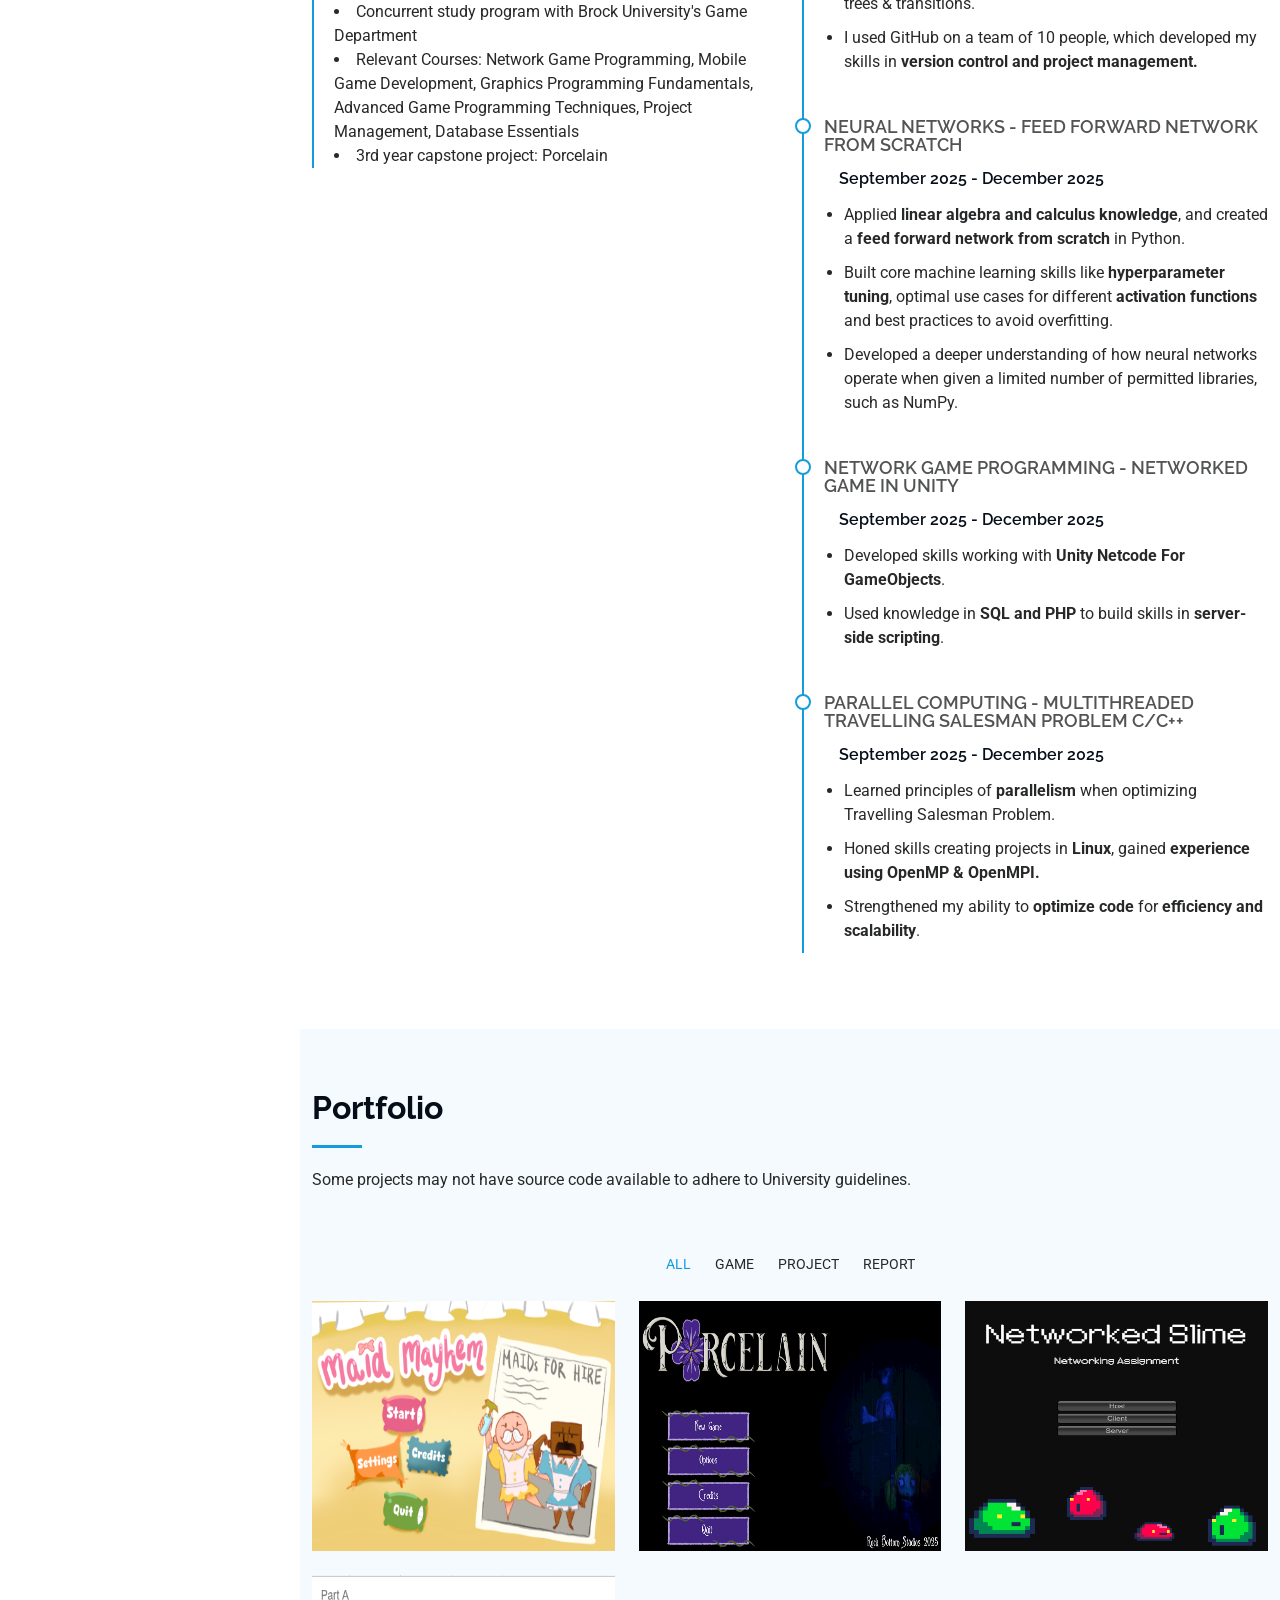
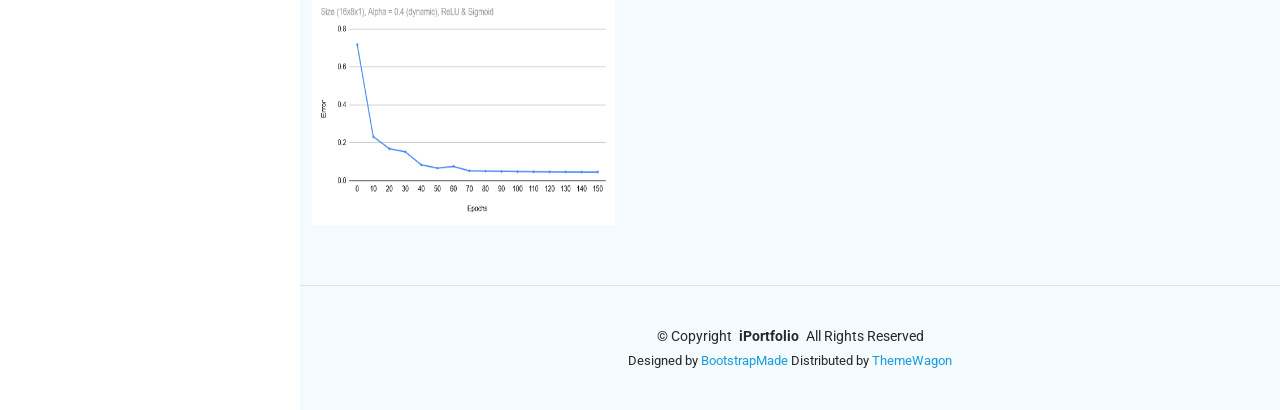
==== commit a6823284: "some spelling/grammar fixes" ====
--- a/index.html
+++ b/index.html
@@ -15,7 +15,9 @@
   <!-- Fonts -->
   <link href="https://fonts.googleapis.com" rel="preconnect">
   <link href="https://fonts.gstatic.com" rel="preconnect" crossorigin>
-  <link href="https://fonts.googleapis.com/css2?family=Roboto:ital,wght@0,100;0,300;0,400;0,500;0,700;0,900;1,100;1,300;1,400;1,500;1,700;1,900&family=Poppins:ital,wght@0,100;0,200;0,300;0,400;0,500;0,600;0,700;0,800;0,900;1,100;1,200;1,300;1,400;1,500;1,600;1,700;1,800;1,900&family=Raleway:ital,wght@0,100;0,200;0,300;0,400;0,500;0,600;0,700;0,800;0,900;1,100;1,200;1,300;1,400;1,500;1,600;1,700;1,800;1,900&display=swap" rel="stylesheet">
+  <link
+    href="https://fonts.googleapis.com/css2?family=Roboto:ital,wght@0,100;0,300;0,400;0,500;0,700;0,900;1,100;1,300;1,400;1,500;1,700;1,900&family=Poppins:ital,wght@0,100;0,200;0,300;0,400;0,500;0,600;0,700;0,800;0,900;1,100;1,200;1,300;1,400;1,500;1,600;1,700;1,800;1,900&family=Raleway:ital,wght@0,100;0,200;0,300;0,400;0,500;0,600;0,700;0,800;0,900;1,100;1,200;1,300;1,400;1,500;1,600;1,700;1,800;1,900&display=swap"
+    rel="stylesheet">
 
   <!-- Vendor CSS Files -->
   <link href="assets/vendor/bootstrap/css/bootstrap.min.css" rel="stylesheet">
@@ -53,8 +55,10 @@
 
     <div class="social-links text-center">
       <a href="https://github.com/lucafabs" target="_blank" class="github"><i class="bi bi-github"></i></a>
-      <a href="https://www.linkedin.com/in/luca-fabiano3/" target="_blank" class="linkedin"><i class="bi bi-linkedin"></i></a>
-      <a href="https://lucafabiano.itch.io/" target="_blank" class="social-icon itch-icon"><img src="assets/img/itch.png " alt= "Itch.io"></a>
+      <a href="https://www.linkedin.com/in/luca-fabiano3/" target="_blank" class="linkedin"><i
+          class="bi bi-linkedin"></i></a>
+      <a href="https://lucafabiano.itch.io/" target="_blank" class="social-icon itch-icon"><img
+          src="assets/img/itch.png " alt="Itch.io"></a>
     </div>
 
     <nav id="navmenu" class="navmenu">
@@ -76,7 +80,10 @@
 
       <div class="container" data-aos="fade-up" data-aos-delay="100">
         <h2>Luca Fabiano</h2>
-        <p>I'm <span class="typed" data-typed-items="A Student, Detail-Oriented, Collaborative, A Problem Solver, A Strategic Thinker, Proactive, Reliable, Self-Motivated, Adaptable">A Programmer</span><span class="typed-cursor typed-cursor--blink" aria-hidden="true"></span><span class="typed-cursor typed-cursor--blink" aria-hidden="true"></span></p>
+        <p>I'm <span class="typed"
+            data-typed-items="A Student, Detail-Oriented, Collaborative, A Problem Solver, A Strategic Thinker, Proactive, Reliable, Self-Motivated, Adaptable">A
+            Programmer</span><span class="typed-cursor typed-cursor--blink" aria-hidden="true"></span><span
+            class="typed-cursor typed-cursor--blink" aria-hidden="true"></span></p>
       </div>
 
     </section><!-- /Hero Section -->
@@ -87,8 +94,10 @@
       <!-- Section Title -->
       <div class="container section-title" data-aos="fade-up">
         <h2>About</h2>
-        <p>Hi there! My name is Luca Fabiano, I am a fourth year Game Programming student at Brock University, completing my BSc with honours in Spring 2026. I have strong skills developing for mobile and computer games
-          in many programming languages. I have worked on several development teams, honing my skills in many areas including physics, gameplay systems, machine learning, parallelism, and animation.
+        <p>Hi there! My name is Luca Fabiano, I am a fourth year Game Programming student at Brock University,
+          completing my BSc with honours in Spring 2026. I have strong skills developing for mobile and computer games
+          in many programming languages. I have worked on several development teams, honing my skills in many areas
+          including physics, gameplay systems, machine learning, parallelism, and animation.
         </p>
       </div><!-- End Section Title -->
 
@@ -113,7 +122,8 @@
               <div class="col-lg-6">
                 <ul>
                   <li><i class="bi bi-chevron-right"></i> <strong>Age:</strong> <span>22</span></li>
-                  <li><i class="bi bi-chevron-right"></i> <strong>Degree:</strong> <span>Bachelor's and Advanced Diploma</span></li>
+                  <li><i class="bi bi-chevron-right"></i> <strong>Degree:</strong> <span>Bachelor's and Advanced
+                      Diploma</span></li>
                 </ul>
               </div>
             </div>
@@ -134,7 +144,8 @@
           <div class="col-lg-3 col-md-6">
             <div class="stats-item">
               <i class="bi bi-pc-display"></i>
-              <span data-purecounter-start="0" data-purecounter-end="2000" data-purecounter-duration="1" class="purecounter"></span>
+              <span data-purecounter-start="0" data-purecounter-end="2000" data-purecounter-duration="1"
+                class="purecounter"></span>
               <p><strong>Hours Of Coding</strong></p>
             </div>
           </div><!-- End Stats Item -->
@@ -142,7 +153,8 @@
           <div class="col-lg-3 col-md-6">
             <div class="stats-item">
               <i class="bi bi-controller"></i>
-              <span data-purecounter-start="0" data-purecounter-end="4" data-purecounter-duration="1" class="purecounter"></span>
+              <span data-purecounter-start="0" data-purecounter-end="4" data-purecounter-duration="1"
+                class="purecounter"></span>
               <p><strong>Games</strong> <span>developed</span></p>
             </div>
           </div>
@@ -150,7 +162,8 @@
           <div class="col-lg-3 col-md-6">
             <div class="stats-item">
               <i class="bi bi-people"></i>
-              <span data-purecounter-start="0" data-purecounter-end="25" data-purecounter-duration="1" class="purecounter"></span>
+              <span data-purecounter-start="0" data-purecounter-end="25" data-purecounter-duration="1"
+                class="purecounter"></span>
               <p><strong>Teammates</strong> <span>collaborated with</span></p>
             </div>
           </div><!-- End Stats Item -->
@@ -167,7 +180,8 @@
       <!-- Section Title -->
       <div class="container section-title" data-aos="fade-up">
         <h2>Technical Skills</h2>
-        <p>I am proficient coding in a number of languages, using different software, and developing from different operating systems.</p>
+        <p>I am proficient coding in a number of languages, using different software, and developing from different
+          operating systems.</p>
       </div><!-- End Section Title -->
 
       <div class="container" data-aos="fade-up" data-aos-delay="100">
@@ -176,18 +190,18 @@
 
           <div class="col-lg-6">
             <h3><strong>Game Development</strong></h3>
-              <ul class="skill-list">  
-                <li>Unity (2D & 3D development)</li>
-                <li>Event-driven Programming</li>
-                <li>Physics systems</li>
-                <li>Animations systems</li>
-                <li>Unity Netcode for GameObjects</li>
-              </ul>
+            <ul class="skill-list">
+              <li>Unity (2D & 3D development)</li>
+              <li>Event-Driven programming</li>
+              <li>Physics systems</li>
+              <li>Animations systems</li>
+              <li>Unity Netcode for GameObjects</li>
+            </ul>
           </div>
 
           <div class="col-lg-6">
             <h3><strong>Programming Languages & Tools</strong></h3>
-            <ul class="skill-list">  
+            <ul class="skill-list">
               <li>C#</li>
               <li>C++</li>
               <li>Java</li>
@@ -201,100 +215,24 @@
 
           <div class="col-lg-6">
             <h3><strong>Advanced Computational Skills</strong></h3>
-            <ul class="skill-list">  
-              <li>Machine Learning</li>
-              <li>Linear Algebra & Matrix Operations (NumPy, PyTorch)</li>
-              <li>Experimental Evaluation & Testing</li>
-              <li>Advanced Object-Oriented Programming</li>
+            <ul class="skill-list">
+              <li>Machine learning</li>
+              <li>Linear algebra & matrix operations (NumPy, PyTorch)</li>
+              <li>Experimental evaluation & testing</li>
+              <li>Advanced object-oriented programming</li>
             </ul>
           </div>
 
           <div class="col-lg-6">
             <h3><strong>Project & Team Skills</strong></h3>
-            <ul class="skill-list">  
-              <li>Project Management & Risk Analysis</li>
-              <li>Code Refactoring & Following Proper Coding Conventions</li>
-              <li>LaTeX & Technical Documentation</li>
+            <ul class="skill-list">
+              <li>Project management & risk analysis</li>
+              <li>Code refactoring & following proper coding conventions</li>
+              <li>LaTeX & technical documentation</li>
             </ul>
           </div>
-
-            <!----
-            <div class="progress">
-              <span class="skill"><span>C#</span> <i class="val">85%</i></span>
-              <div class="progress-bar-wrap">
-                <div class="progress-bar" role="progressbar" aria-valuenow="85" aria-valuemin="0" aria-valuemax="100"></div>
-              </div>
-            </div><!-- End Skills Item --
-
-            <div class="progress">
-              <span class="skill"><span>C/C++</span> <i class="val">70%</i></span>
-              <div class="progress-bar-wrap">
-                <div class="progress-bar" role="progressbar" aria-valuenow="70" aria-valuemin="0" aria-valuemax="100"></div>
-              </div>
-            </div><!-- End Skills Item --
-
-            <div class="progress">
-              <span class="skill"><span>Java</span> <i class="val">80%</i></span>
-              <div class="progress-bar-wrap">
-                <div class="progress-bar" role="progressbar" aria-valuenow="80" aria-valuemin="0" aria-valuemax="100"></div>
-              </div>
-            </div><!-- End Skills Item --
-
-            <div class="progress">
-              <span class="skill"><span></span>php & sql<i class="val">55%</i></span>
-              <div class="progress-bar-wrap">
-                <div class="progress-bar" role="progressbar" aria-valuenow="55" aria-valuemin="0" aria-valuemax="100"></div>
-              </div>
-            </div><!-- End Skills Item --
-
-            <div class="progress">
-              <span class="skill"><span></span>github<i class="val">60%</i></span>
-              <div class="progress-bar-wrap">
-                <div class="progress-bar" role="progressbar" aria-valuenow="60" aria-valuemin="0" aria-valuemax="100"></div>
-              </div>
-            </div><!-- End Skills Item --
-          </div>
-
-          <div class="col-lg-6">
-            
-            <div class="progress">
-              <span class="skill"><span>Linux</span> <i class="val">65%</i></span>
-              <div class="progress-bar-wrap">
-                <div class="progress-bar" role="progressbar" aria-valuenow="65" aria-valuemin="0" aria-valuemax="100"></div>
-              </div>
-            </div><!-- End Skills Item --
-
-            <div class="progress">
-              <span class="skill"><span>Unity</span> <i class="val">80%</i></span>
-              <div class="progress-bar-wrap">
-                <div class="progress-bar" role="progressbar" aria-valuenow="80" aria-valuemin="0" aria-valuemax="100"></div>
-              </div>
-            </div><!-- End Skills Item --
-
-            <div class="progress">
-              <span class="skill"><span></span>Python<i class="val">70%</i></span>
-              <div class="progress-bar-wrap">
-                <div class="progress-bar" role="progressbar" aria-valuenow="70" aria-valuemin="0" aria-valuemax="100"></div>
-              </div>
-            </div><!-- End Skills Item --
-
-            <div class="progress">
-              <span class="skill"><span>HTML, CSS, Javascript</span> <i class="val">55%</i></span>
-              <div class="progress-bar-wrap">
-                <div class="progress-bar" role="progressbar" aria-valuenow="55" aria-valuemin="0" aria-valuemax="100"></div>
-              </div>
-            </div><!-- End Skills Item --
-
-            <div class="progress">
-              <span class="skill"><span></span>Object-Oriented Programming<i class="val">70%</i></span>
-              <div class="progress-bar-wrap">
-                <div class="progress-bar" role="progressbar" aria-valuenow="70" aria-valuemin="0" aria-valuemax="100"></div>
-              </div>
-            </div><!-- End Skills Item -->
-
-          </div>
-
         </div>
+      </div>
 
       </div>
 
@@ -306,13 +244,14 @@
       <!-- Section Title -->
       <div class="container section-title" data-aos="fade-up">
         <h2>Experience</h2>
-        <p>Over the course of my degree, I have worked on many projects that have built my skills in a number of areas, making me a strong, well-rounded programmer.</p>
+        <p>Over the course of my degree, I have worked on many projects that have built my skills in a number of areas,
+          making me a strong, well-rounded programmer.</p>
       </div><!-- End Section Title -->
 
       <div class="container">
-        
+
         <div class="row">
-          
+
           <div class="col-lg-6" data-aos="fade-up" data-aos-delay="100">
             <h3 class="resume-title">Education</h3>
             <div class="resume-item">
@@ -321,25 +260,27 @@
               <p><em>Brock University, St.Catharines</em></p>
               <p>
                 <li>Cumulative GPA: 81% and Entrance Scholarship for 92%+ average (2022)</li>
-                <li>Relevant Courses: Advanced Object Oriented Programming, Artifical Neural Networks, Advanced Data Structures, Team-based Practicum in Game Design and Production</li>
+                <li>Relevant Courses: Advanced Object-Oriented Programming, Artificial Neural Networks, Advanced Data
+                  Structures, Team-based Practicum in Game Design and Production</li>
                 <li>4th year capstone project: Maid Mayhem</li>
               </p>
               </p>
             </div><!-- End Resume Item -->
-            
-            <div class="resume-item">
-            <h4>Advanced Diploma - Game Development</h4>
-            <h5>September 2022 - Present</h5>
-            <p><em>Niagara College, Welland</em></p>
+
+            <div class="resume-item">
+              <h4>Advanced Diploma - Game Development</h4>
+              <h5>September 2022 - Present</h5>
+              <p><em>Niagara College, Welland</em></p>
               <p>
                 <li>Concurrent study program with Brock University's Game Department</li>
-                <li>Relevant Courses: Network Game Programming, Mobile Game Development, Graphics Programming Fundamentals, Advanced Game Programming Techniques, Project Management, Database Essentials</li>
+                <li>Relevant Courses: Network Game Programming, Mobile Game Development, Graphics Programming
+                  Fundamentals, Advanced Game Programming Techniques, Project Management, Database Essentials</li>
                 <li>3rd year capstone project: Porcelain</li>
-                 </p>
               </p>
-            </div><!-- End Resume Item -->
-          </div>
-          
+              </p>
+            </div><!-- End Resume Item -->
+          </div>
+
           <div class="col-lg-6" data-aos="fade-up" data-aos-delay="200">
             <h3 class="resume-title">Course-Based Project Experience</h3>
             <div class="resume-item">
@@ -348,7 +289,8 @@
               <ul>
                 <li>Expanded knowledge of <b>physics engines</b> through player movement and mechanics development.</li>
                 <li>Built an event-driven codebase, strengthening my ability to write more <b>scalable code.</b></li>
-                <li>QA testing and bug fixing in a variety of the game's systems gave me experience <b>refactoring code.</b></li>
+                <li>QA tested and fixed bugs in a variety of the game's systems gave me experience <b>refactoring
+                    code.</b></li>
               </ul>
             </div><!-- End Resume Item -->
 
@@ -357,16 +299,21 @@
               <h5>September 2024 - April 2025</h5>
               <ul>
                 <li>I gained experience <b>animating in Unity</b>, creating animation trees & transitions.</li>
-                <li>Using GitHub on a team of 10 people developed my skills in <b>version control and project management.</b></li>
+                <li>I used GitHub on a team of 10 people, which developed my skills in <b>version control and project
+                    management.</b></li>
               </ul>
             </div><!-- End Resume Item -->
-            
+
             <div class="resume-item">
               <h4>Neural Networks - Feed Forward Network from scratch</h4>
               <h5>September 2025 - December 2025</h5>
               <ul>
-                <li>Applying <b>linear algebra and calculus knowledge</b>, I created a <b>feed forward network from scratch</b> in Python.</li>
-                <li>Built core machine learning skills like <b>hyperparameter tuning</b>, optimal use cases for different <b>activation functions</b> and best practices to avoid overfitting.</li>
+                <li>Applied <b>linear algebra and calculus knowledge</b>, and created a <b>feed forward network from
+                    scratch</b> in Python.</li>
+                <li>Built core machine learning skills like <b>hyperparameter tuning</b>, optimal use cases for
+                  different <b>activation functions</b> and best practices to avoid overfitting.</li>
+                <li>Developed a deeper understanding of how neural networks operate when given a limited number of
+                  permitted libraries, such as NumPy.</li>
               </ul>
             </div><!-- End Resume Item -->
 
@@ -375,16 +322,17 @@
               <h5>September 2025 - December 2025</h5>
               <ul>
                 <li>Developed skills working with <b>Unity Netcode For GameObjects</b>.</li>
-                <li>Using knowledge in <b>SQL and PHP</b>, built skills in <b>server-side scripting</b>.</li>
+                <li>Used knowledge in <b>SQL and PHP</b> to build skills in <b>server-side scripting</b>.</li>
               </ul>
             </div><!-- End Resume Item -->
-            
+
             <div class="resume-item">
               <h4>Parallel Computing - Multithreaded Travelling Salesman Problem C/C++</h4>
               <h5>September 2025 - December 2025</h5>
               <ul>
                 <li>Learned principles of <b>parallelism</b> when optimizing Travelling Salesman Problem.</li>
-                <li>Honed skills creating projects in <b>Linux</b>, gained <b>experience using OpenMP & OpenMPI.</b></li>
+                <li>Honed skills creating projects in <b>Linux</b>, gained <b>experience using OpenMP & OpenMPI.</b>
+                </li>
                 <li>Strengthened my ability to <b>optimize code</b> for <b>efficiency and scalability</b>.</li>
               </ul>
             </div><!-- End Resume Item -->
@@ -395,7 +343,7 @@
       </div>
 
     </section><!-- /Resume Section -->
-  <!---->
+    <!---->
     <!-- Portfolio Section -->
     <section id="portfolio" class="portfolio section light-background">
 
@@ -424,8 +372,10 @@
                 <div class="portfolio-info">
                   <h4>Maid Mayhem</h4>
                   <p>My fourth year capstone game</p>
-                  <a href="assets/img/portfolio/maidmayhem.png" data-gallery="portfolio-gallery-app" class="glightbox preview-link"><i class="bi bi-zoom-in"></i></a>
-                  <a href="portfolio-details.html?project=maidmayhem" title="More Details" class="details-link"><i class="bi bi-link-45deg"></i></a>
+                  <a href="assets/img/portfolio/maidmayhem.png" data-gallery="portfolio-gallery-app"
+                    class="glightbox preview-link"><i class="bi bi-zoom-in"></i></a>
+                  <a href="portfolio-details.html?project=maidmayhem" title="More Details" class="details-link"><i
+                      class="bi bi-link-45deg"></i></a>
                 </div>
               </div>
             </div><!-- End Portfolio Item -->
@@ -436,20 +386,24 @@
                 <div class="portfolio-info">
                   <h4>Porcelain</h4>
                   <p>My third year capstone game</p>
-                  <a href="assets/img/portfolio/porcelain.png" data-gallery="portfolio-gallery-app" class="glightbox preview-link"><i class="bi bi-zoom-in"></i></a>
-                  <a href="portfolio-details.html?project=porcelain" title="More Details" class="details-link"><i class="bi bi-link-45deg"></i></a>
+                  <a href="assets/img/portfolio/porcelain.png" data-gallery="portfolio-gallery-app"
+                    class="glightbox preview-link"><i class="bi bi-zoom-in"></i></a>
+                  <a href="portfolio-details.html?project=porcelain" title="More Details" class="details-link"><i
+                      class="bi bi-link-45deg"></i></a>
                 </div>
               </div>
             </div><!-- End Portfolio Item -->
-            
+
             <div class="col-lg-4 col-md-6 portfolio-item isotope-item filter-project">
               <div class="portfolio-content h-100">
                 <img src="assets/img/portfolio/networkedslime.png" class="img-fluid" alt="">
                 <div class="portfolio-info">
                   <h4>Networked Slime Project</h4>
                   <p>Networking project in Unity</p>
-                  <a href="assets/img/portfolio/networkedslime.png" data-gallery="portfolio-gallery-app" class="glightbox preview-link"><i class="bi bi-zoom-in"></i></a>
-                  <a href="portfolio-details.html?project=networkedslime" title="More Details" class="details-link"><i class="bi bi-link-45deg"></i></a>
+                  <a href="assets/img/portfolio/networkedslime.png" data-gallery="portfolio-gallery-app"
+                    class="glightbox preview-link"><i class="bi bi-zoom-in"></i></a>
+                  <a href="portfolio-details.html?project=networkedslime" title="More Details" class="details-link"><i
+                      class="bi bi-link-45deg"></i></a>
                 </div>
               </div>
             </div><!-- End Portfolio Item -->
@@ -460,8 +414,10 @@
                 <div class="portfolio-info">
                   <h4>Feed Forward Network Project</h4>
                   <p>Fourth year machine learning assignment</p>
-                  <a href="assets/img/portfolio/machinelearning.png" data-gallery="portfolio-gallery-app" class="glightbox preview-link"><i class="bi bi-zoom-in"></i></a>
-                  <a href="portfolio-details.html?project=machinelearning" title="More Details" class="details-link"><i class="bi bi-link-45deg"></i></a>
+                  <a href="assets/img/portfolio/machinelearning.png" data-gallery="portfolio-gallery-app"
+                    class="glightbox preview-link"><i class="bi bi-zoom-in"></i></a>
+                  <a href="portfolio-details.html?project=machinelearning" title="More Details" class="details-link"><i
+                      class="bi bi-link-45deg"></i></a>
                 </div>
               </div>
             </div><!-- End Portfolio Item -->
@@ -478,21 +434,24 @@
 
     <div class="container">
       <div class="copyright text-center ">
-        <p>© <span>Copyright</span> <strong class="px-1 sitename">iPortfolio</strong> <span>All Rights Reserved</span></p>
+        <p>© <span>Copyright</span> <strong class="px-1 sitename">iPortfolio</strong> <span>All Rights Reserved</span>
+        </p>
       </div>
       <div class="credits">
         <!-- All the links in the footer should remain intact. -->
         <!-- You can delete the links only if you've purchased the pro version. -->
         <!-- Licensing information: https://bootstrapmade.com/license/ -->
         <!-- Purchase the pro version with working PHP/AJAX contact form: [buy-url] -->
-        Designed by <a href="https://bootstrapmade.com/">BootstrapMade</a> Distributed by <a href="https://themewagon.com">ThemeWagon</a>
+        Designed by <a href="https://bootstrapmade.com/">BootstrapMade</a> Distributed by <a
+          href="https://themewagon.com">ThemeWagon</a>
       </div>
     </div>
 
   </footer>
 
   <!-- Scroll Top -->
-  <a href="#" id="scroll-top" class="scroll-top down d-flex align-items-center justify-content-center"><i class="bi bi-arrow-up-short"></i></a>
+  <a href="#" id="scroll-top" class="scroll-top down d-flex align-items-center justify-content-center"><i
+      class="bi bi-arrow-up-short"></i></a>
 
   <!-- Preloader -->
   <div id="preloader"></div>
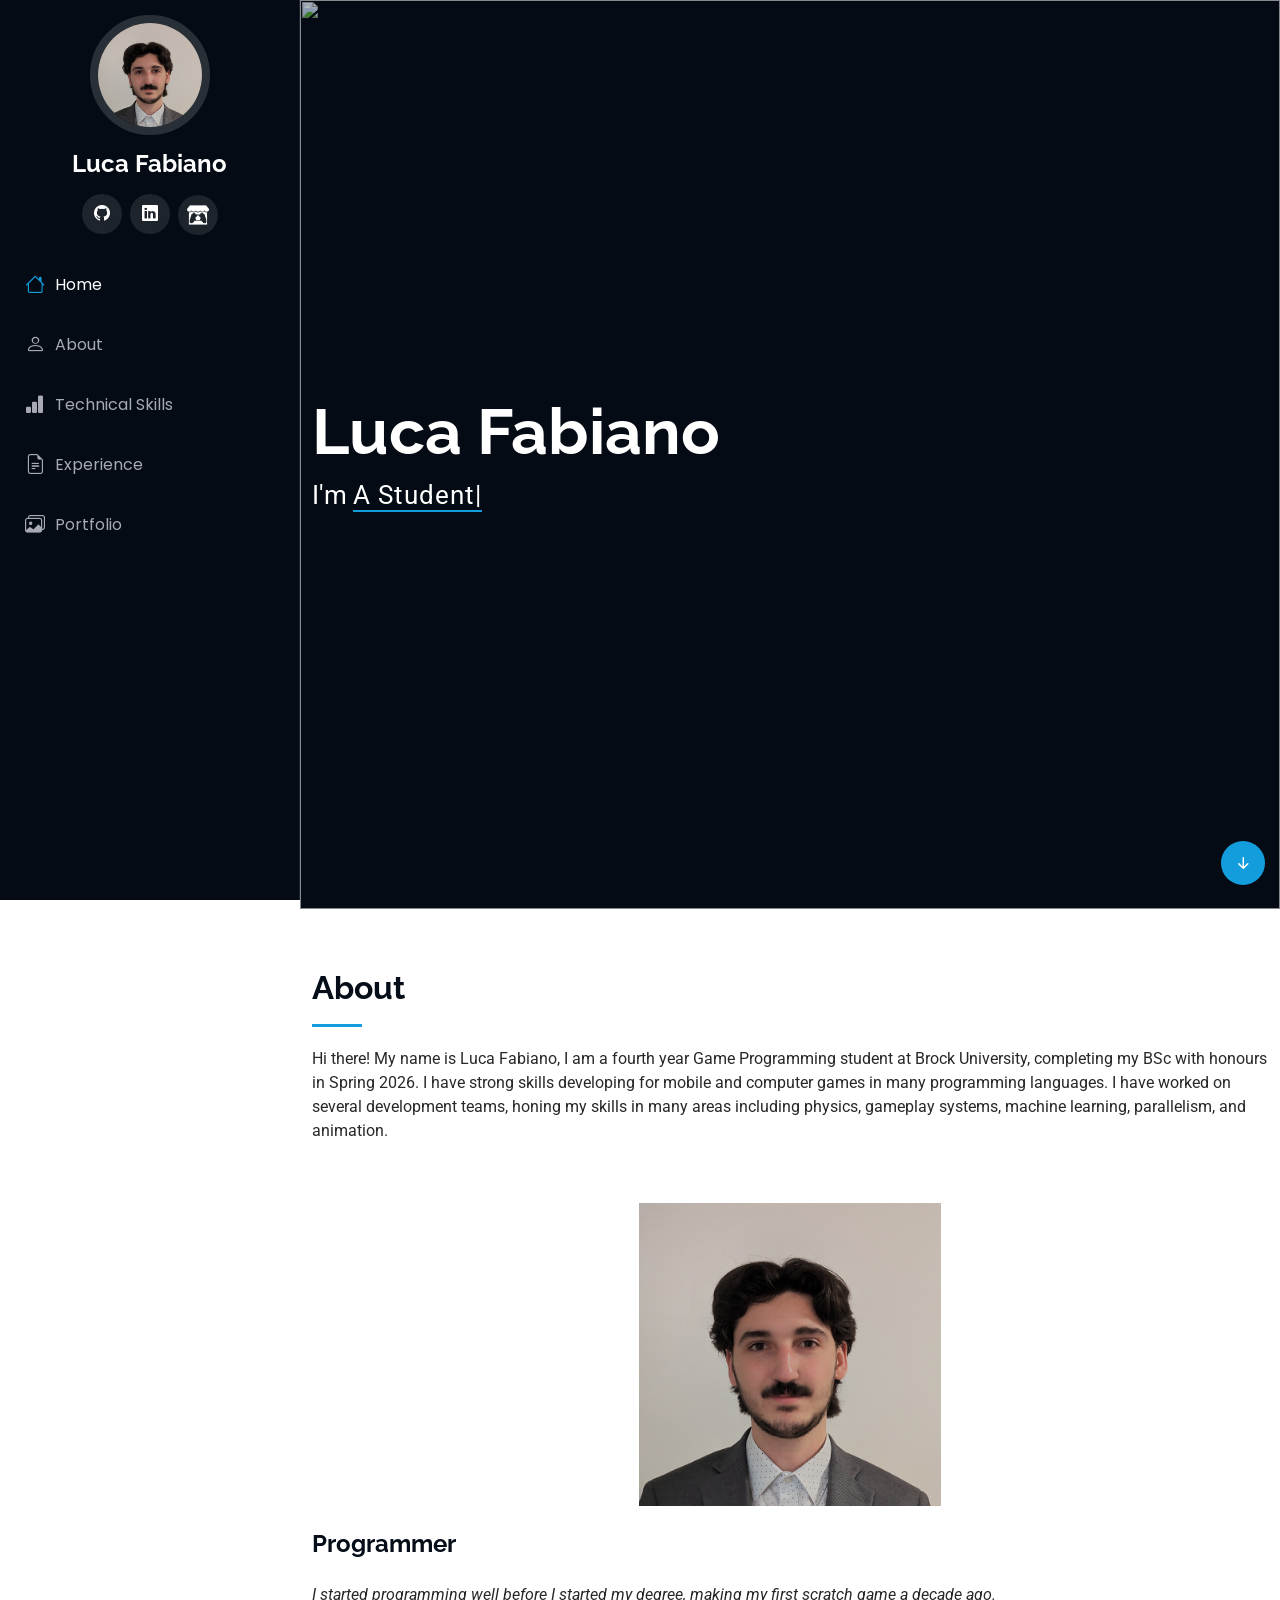
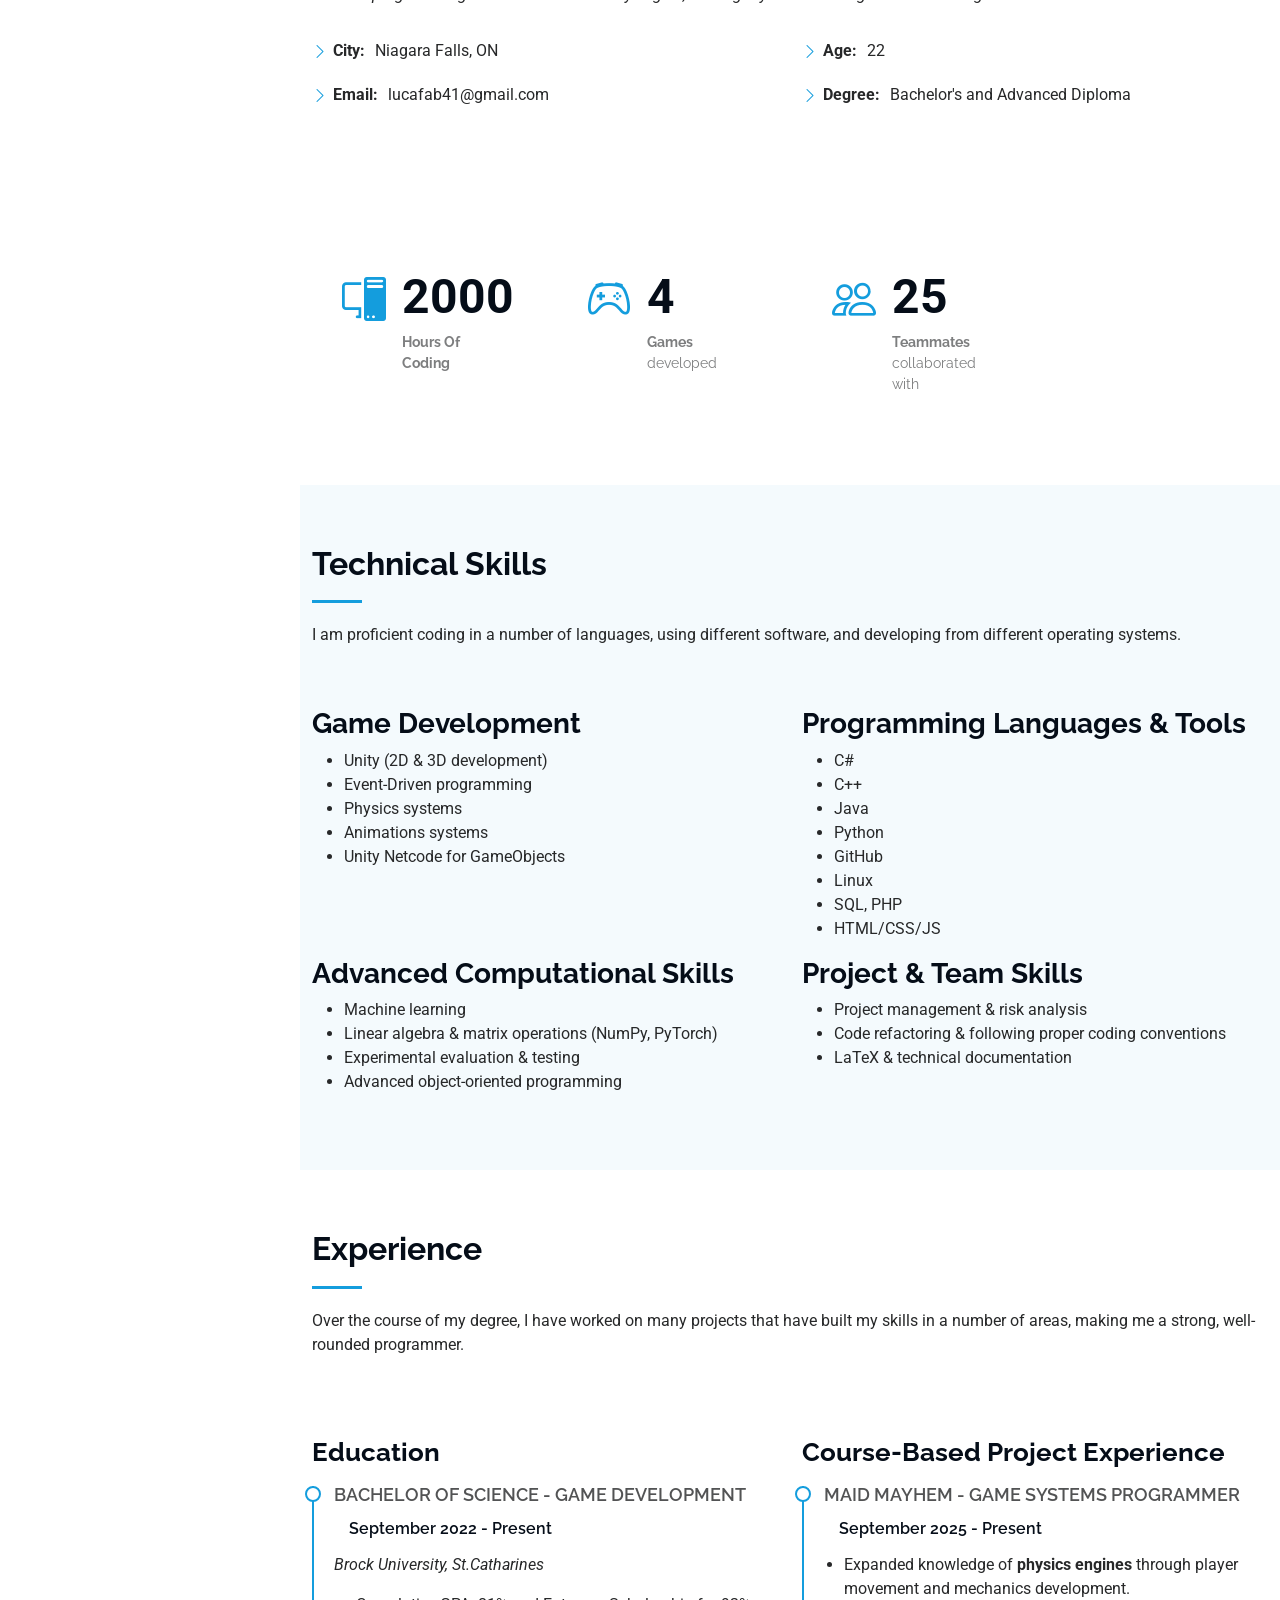
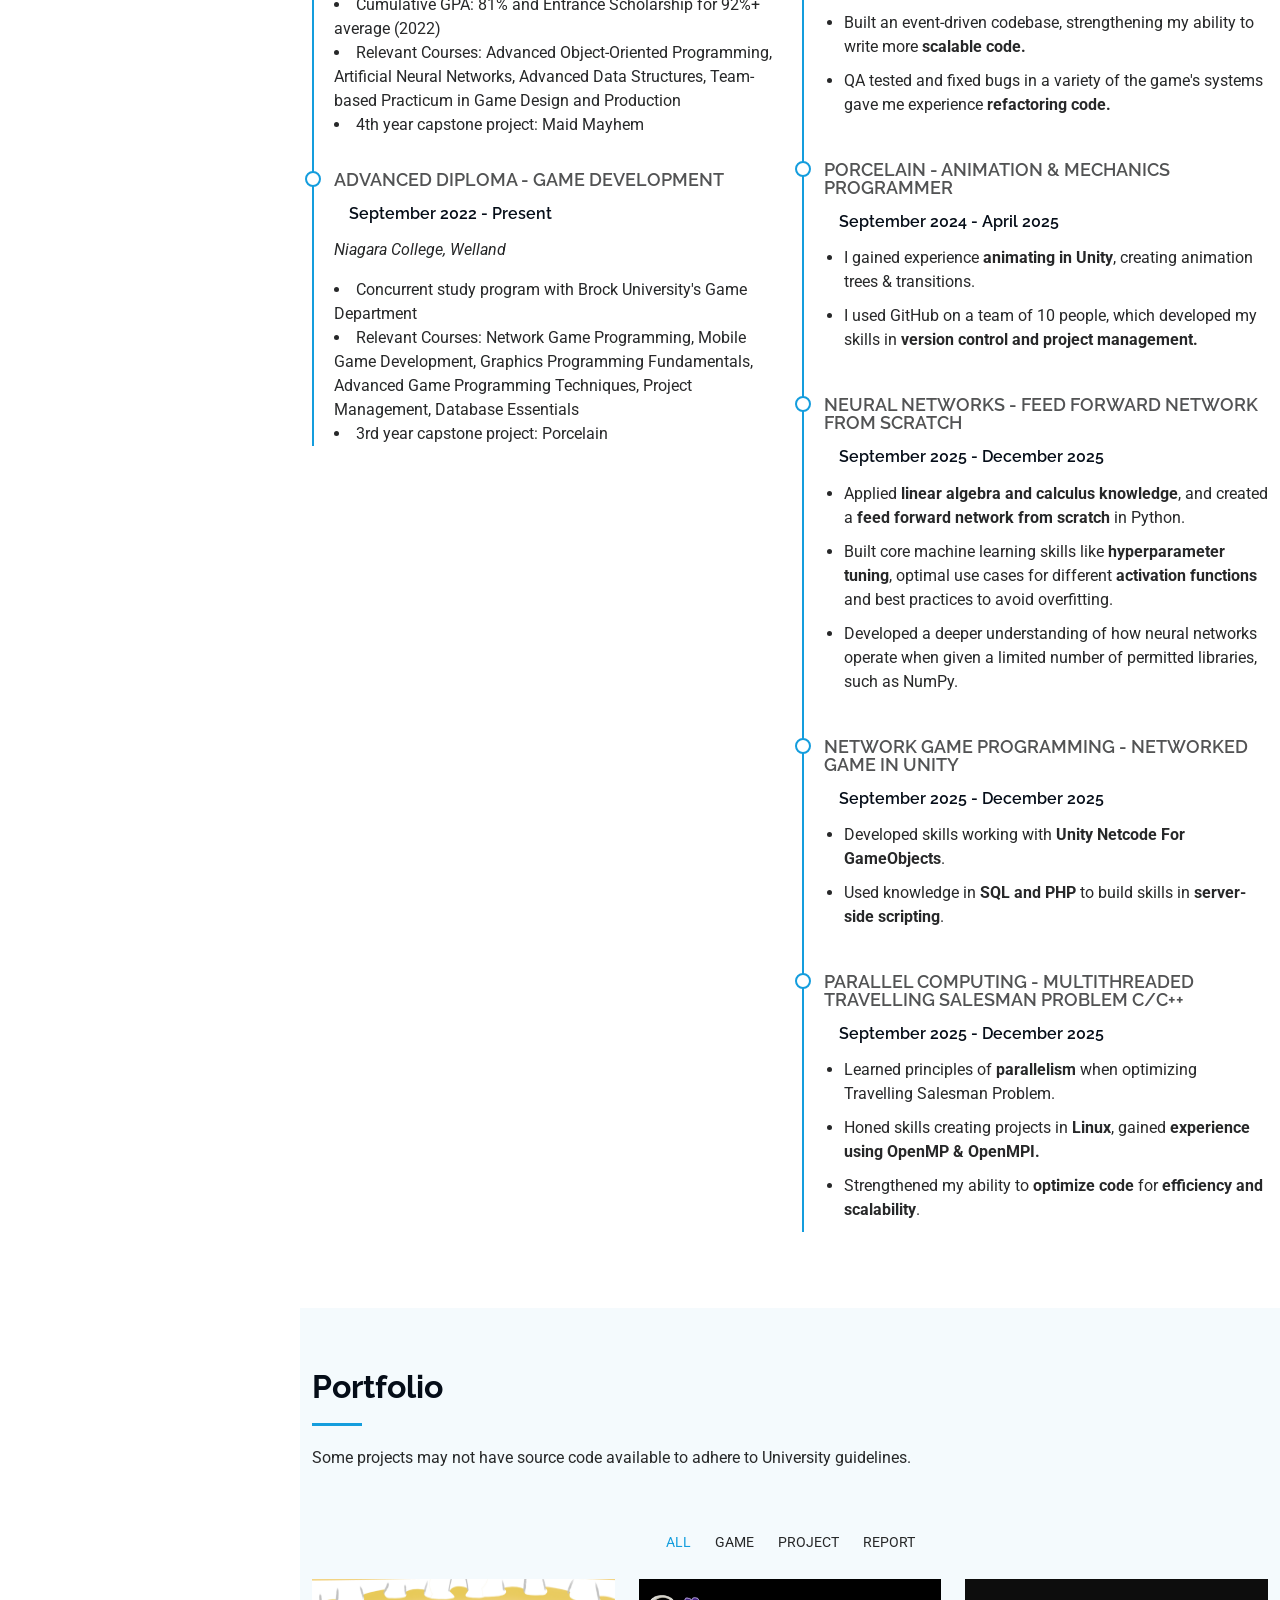
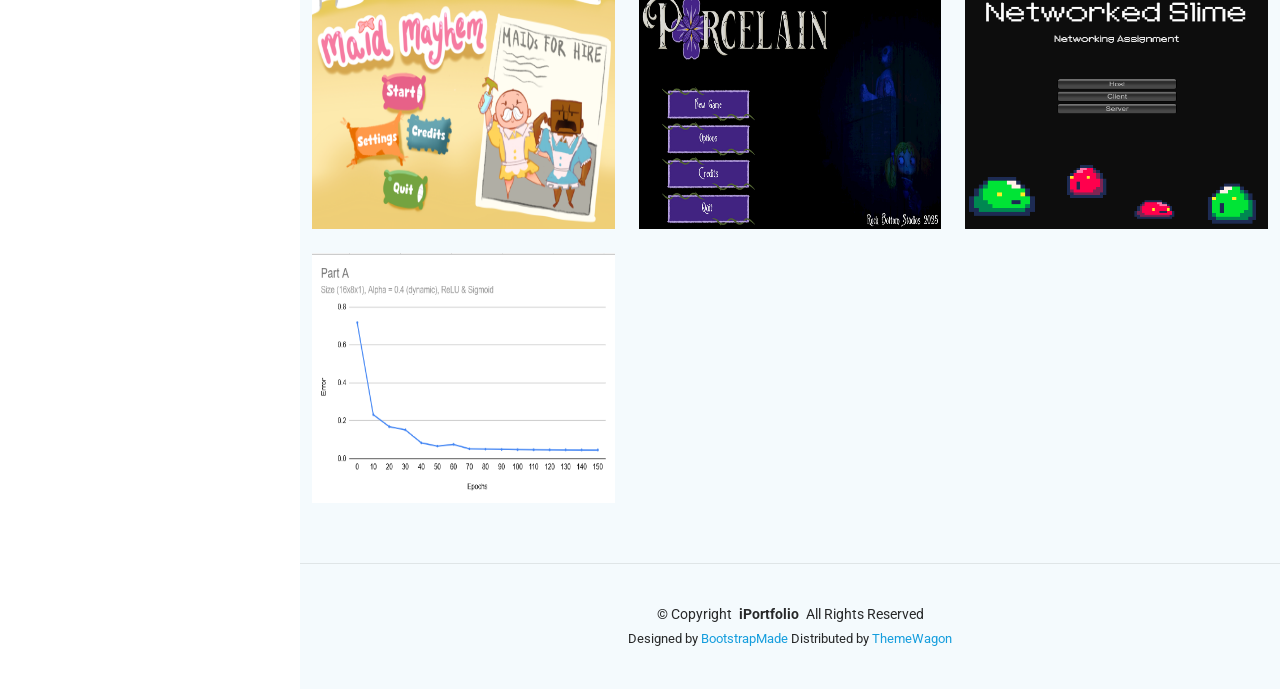
==== commit 6c7c413d: "update profile pic" ====
--- a/index.html
+++ b/index.html
@@ -44,7 +44,7 @@
     <i class="header-toggle d-xl-none bi bi-list"></i>
 
     <div class="profile-img">
-      <img src="assets/img/my-profile-img.jpeg" alt="" class="img-fluid rounded-circle">
+      <img src="assets/img/my-profile-img.jpg" alt="" class="img-fluid rounded-circle">
     </div>
 
     <a href="index.html" class="logo d-flex align-items-center justify-content-center">
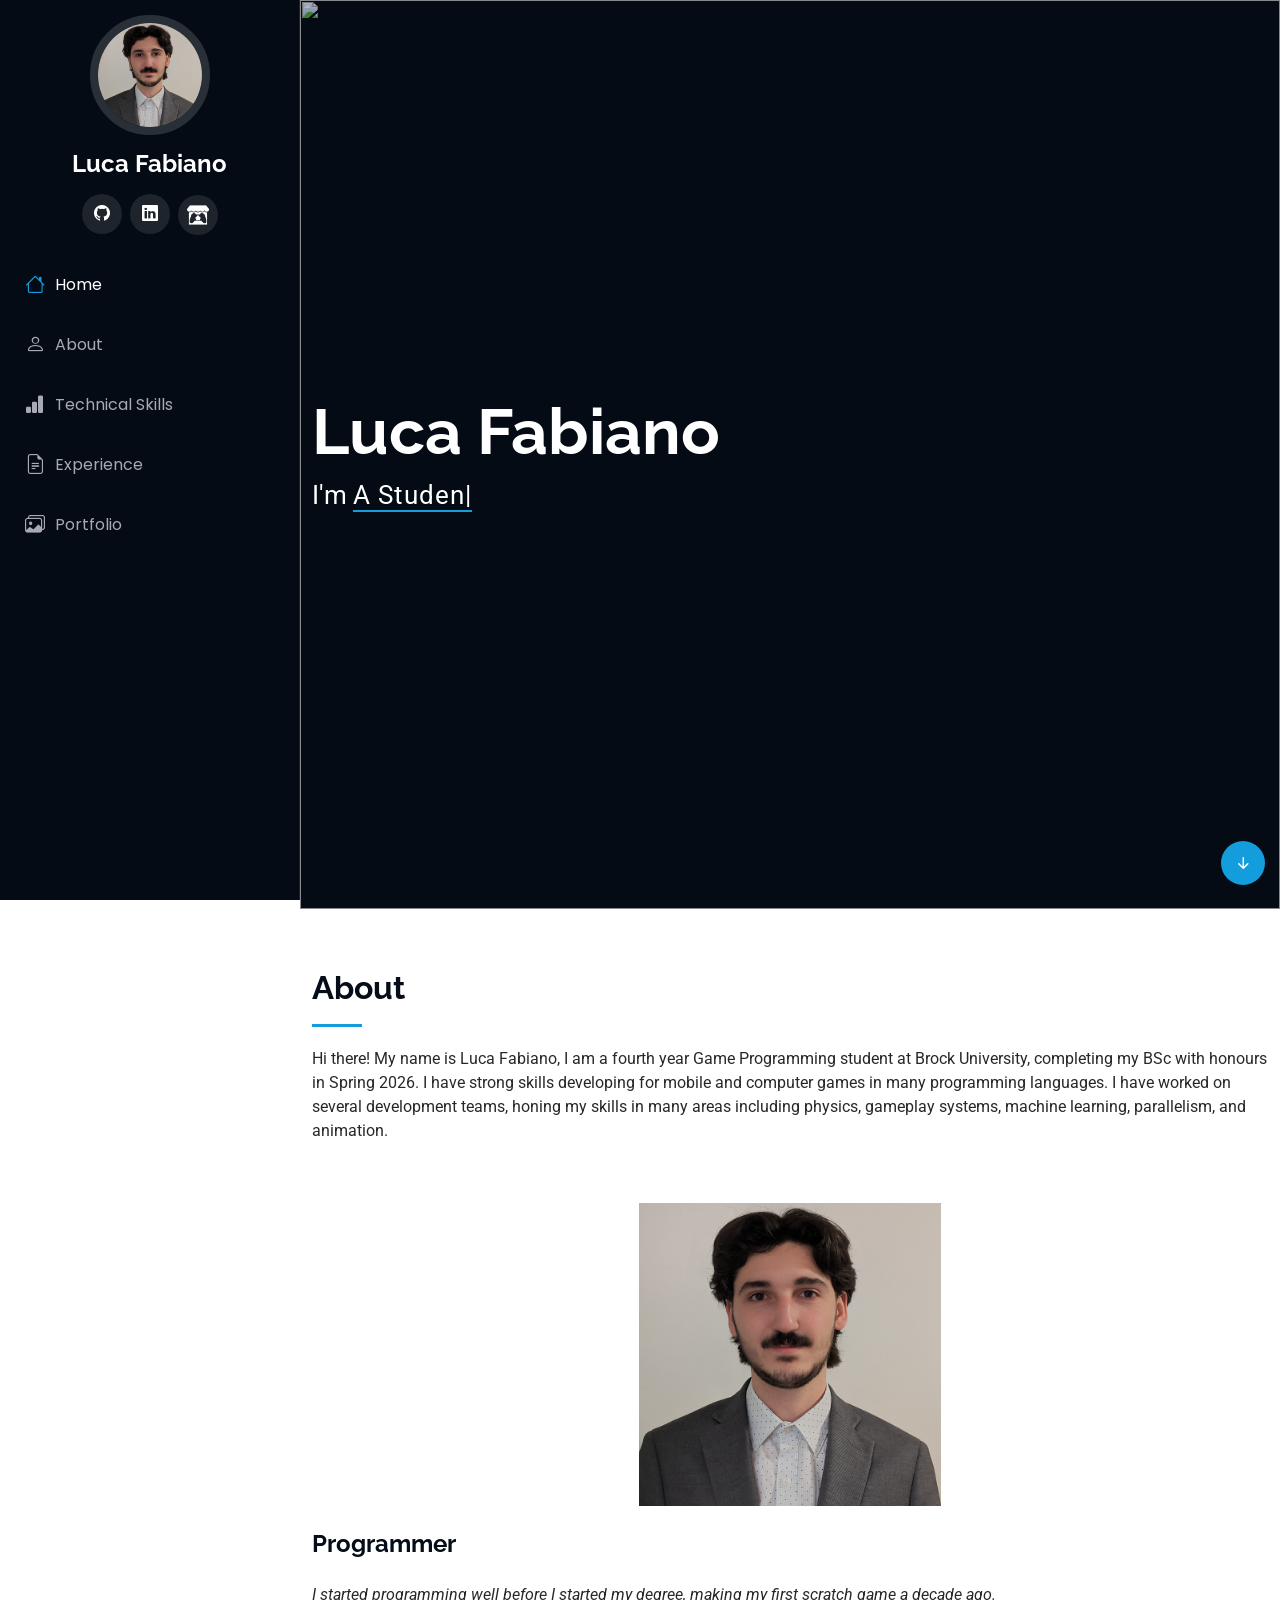
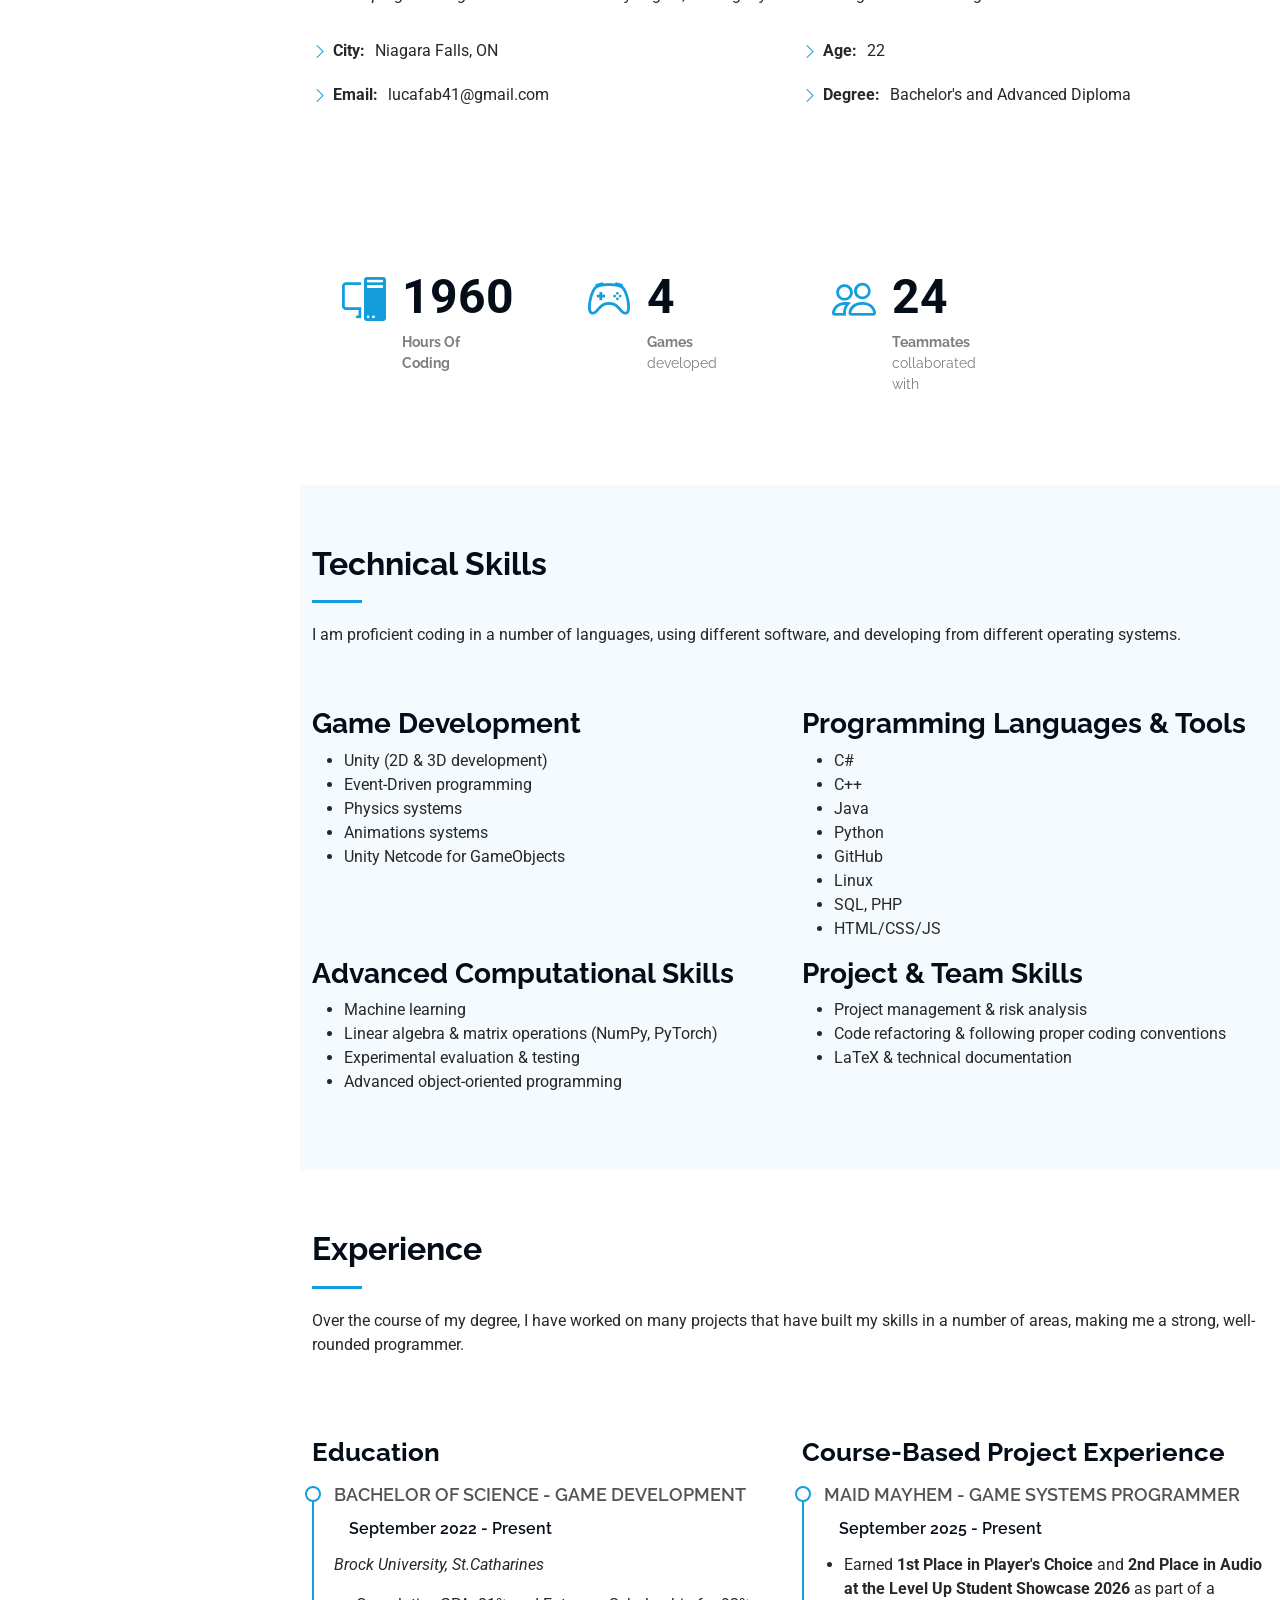
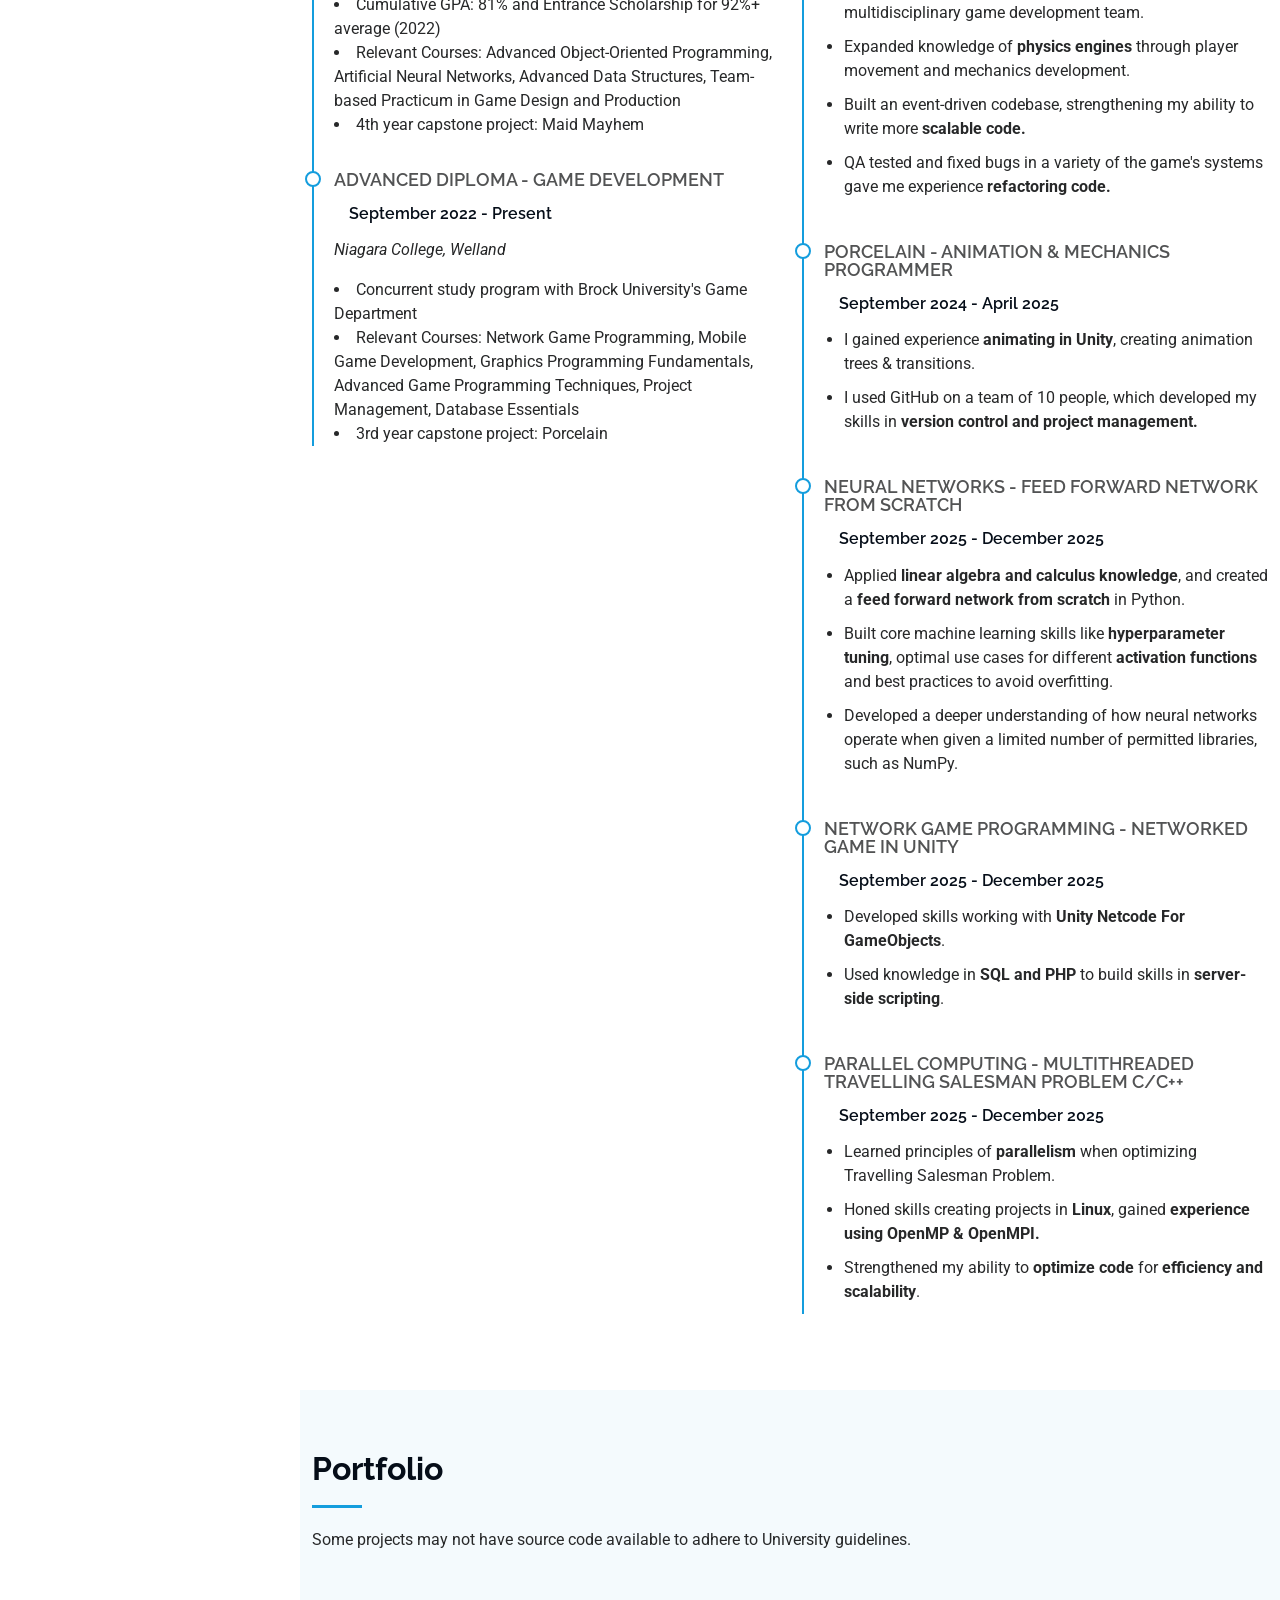
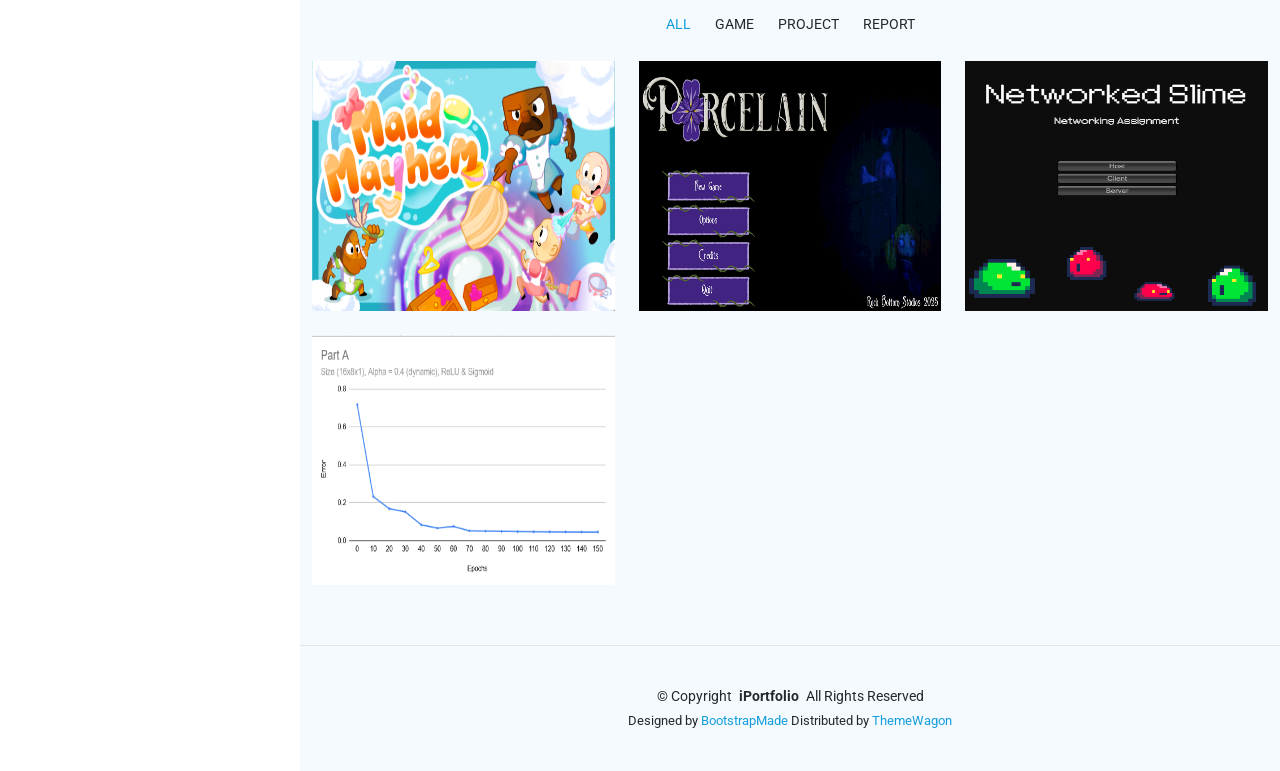
==== commit cf488c87: "updated website to include levelup accolades" ====
--- a/index.html
+++ b/index.html
@@ -287,6 +287,7 @@
               <h4>Maid Mayhem - Game Systems Programmer</h4>
               <h5>September 2025 - Present</h5>
               <ul>
+                <li>Earned <b>1st Place in Player's Choice</b> and <b>2nd Place in Audio at the Level Up Student Showcase 2026</b> as part of a multidisciplinary game development team.</li>
                 <li>Expanded knowledge of <b>physics engines</b> through player movement and mechanics development.</li>
                 <li>Built an event-driven codebase, strengthening my ability to write more <b>scalable code.</b></li>
                 <li>QA tested and fixed bugs in a variety of the game's systems gave me experience <b>refactoring
@@ -394,7 +395,7 @@
               </div>
             </div><!-- End Portfolio Item -->
 
-            <div class="col-lg-4 col-md-6 portfolio-item isotope-item filter-project">
+            <div class="col-lg-4 col-md-6 portfolio-item isotope-item filter-project filter-game">
               <div class="portfolio-content h-100">
                 <img src="assets/img/portfolio/networkedslime.png" class="img-fluid" alt="">
                 <div class="portfolio-info">
--- a/assets/css/main.css
+++ b/assets/css/main.css
@@ -1255,7 +1255,8 @@
   margin: 0 auto;
 }
 
-#project-link a {
+#project-link a,
+#project-article a {
   color: inherit;
   text-decoration: underline;
   color: #0066CC;
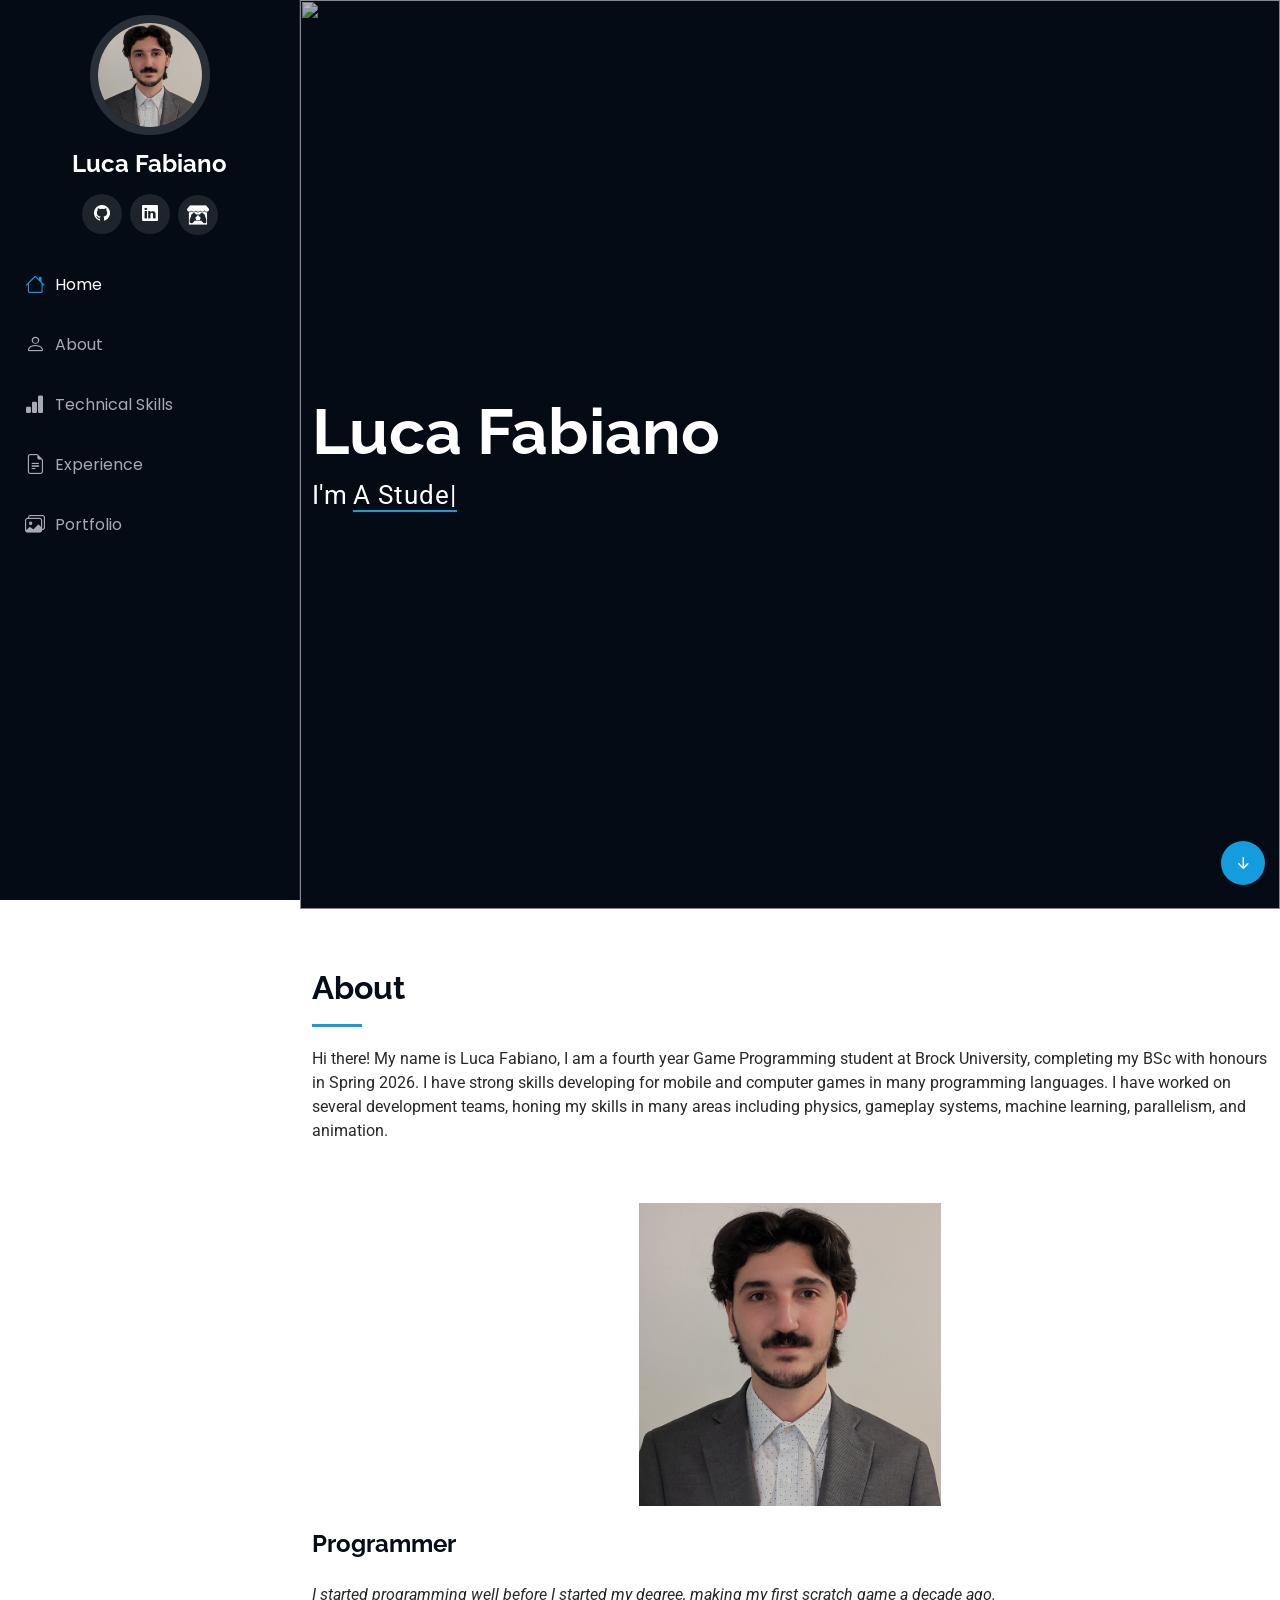
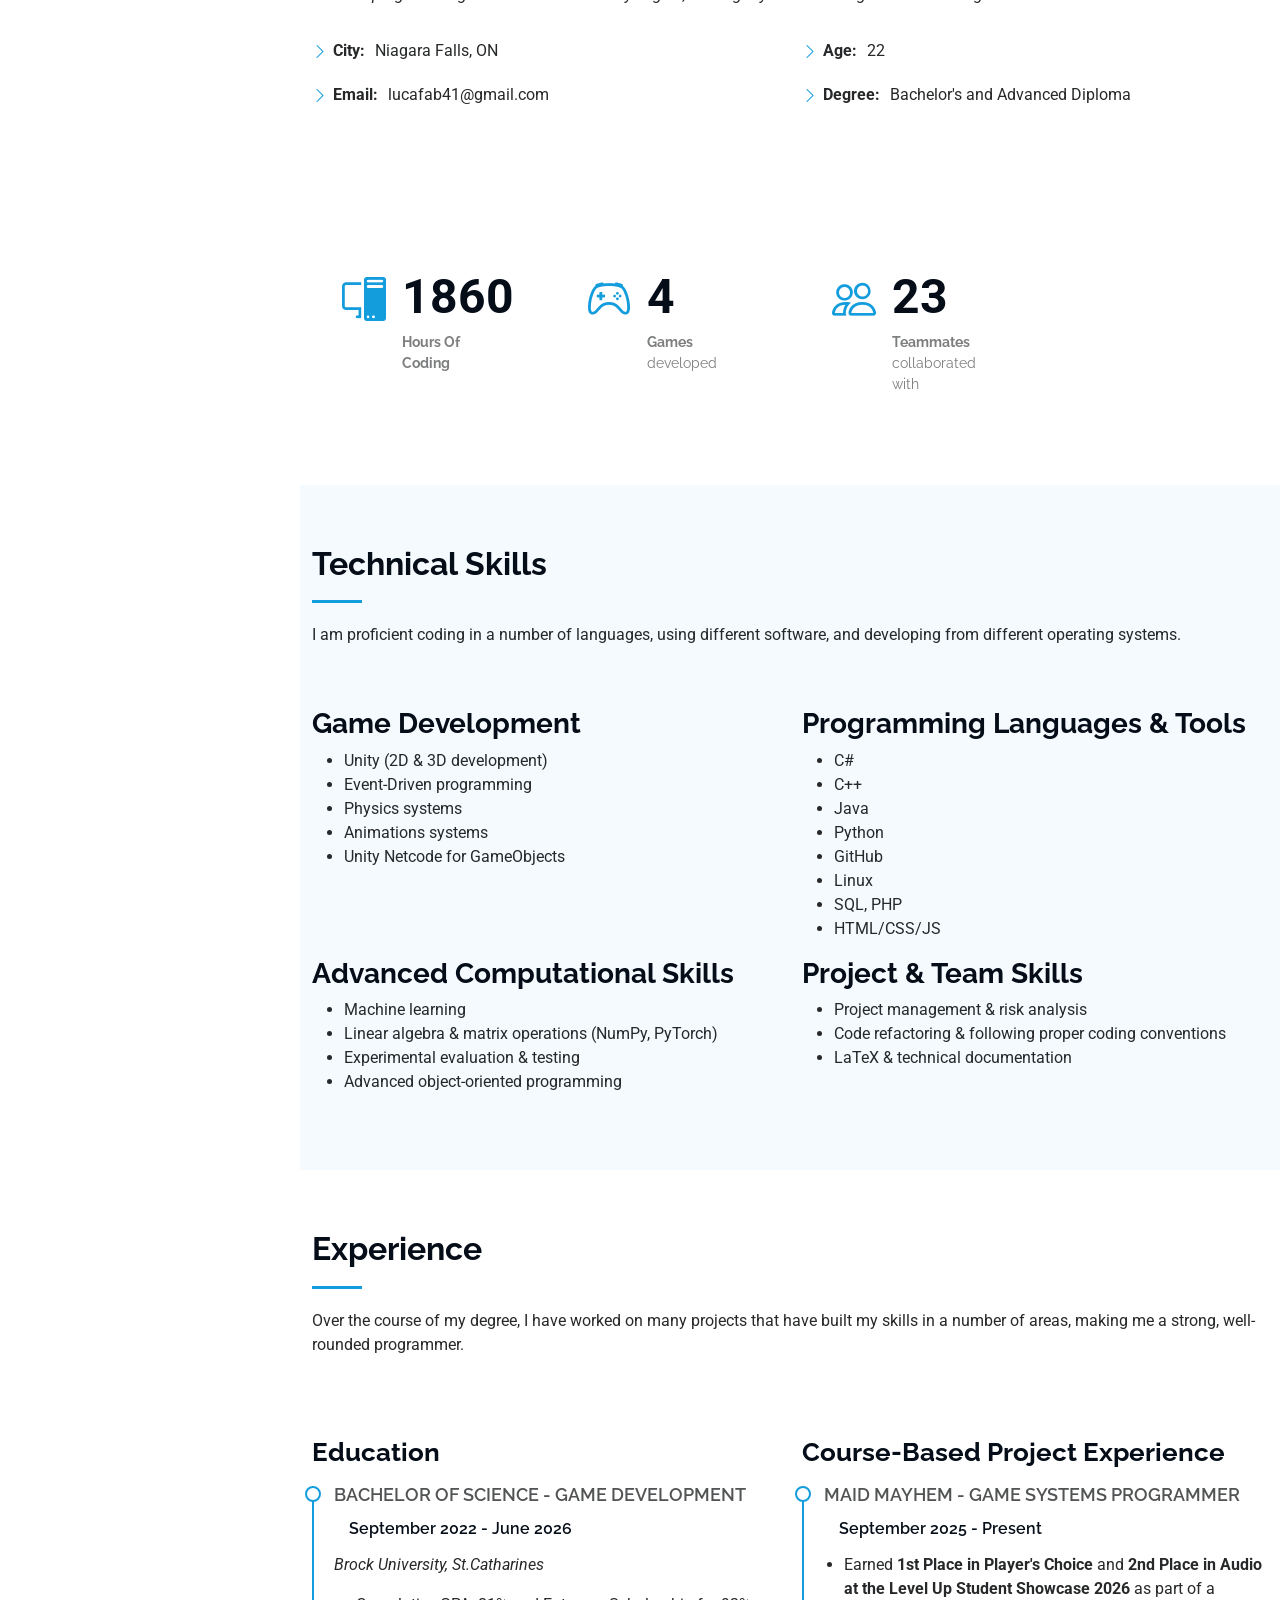
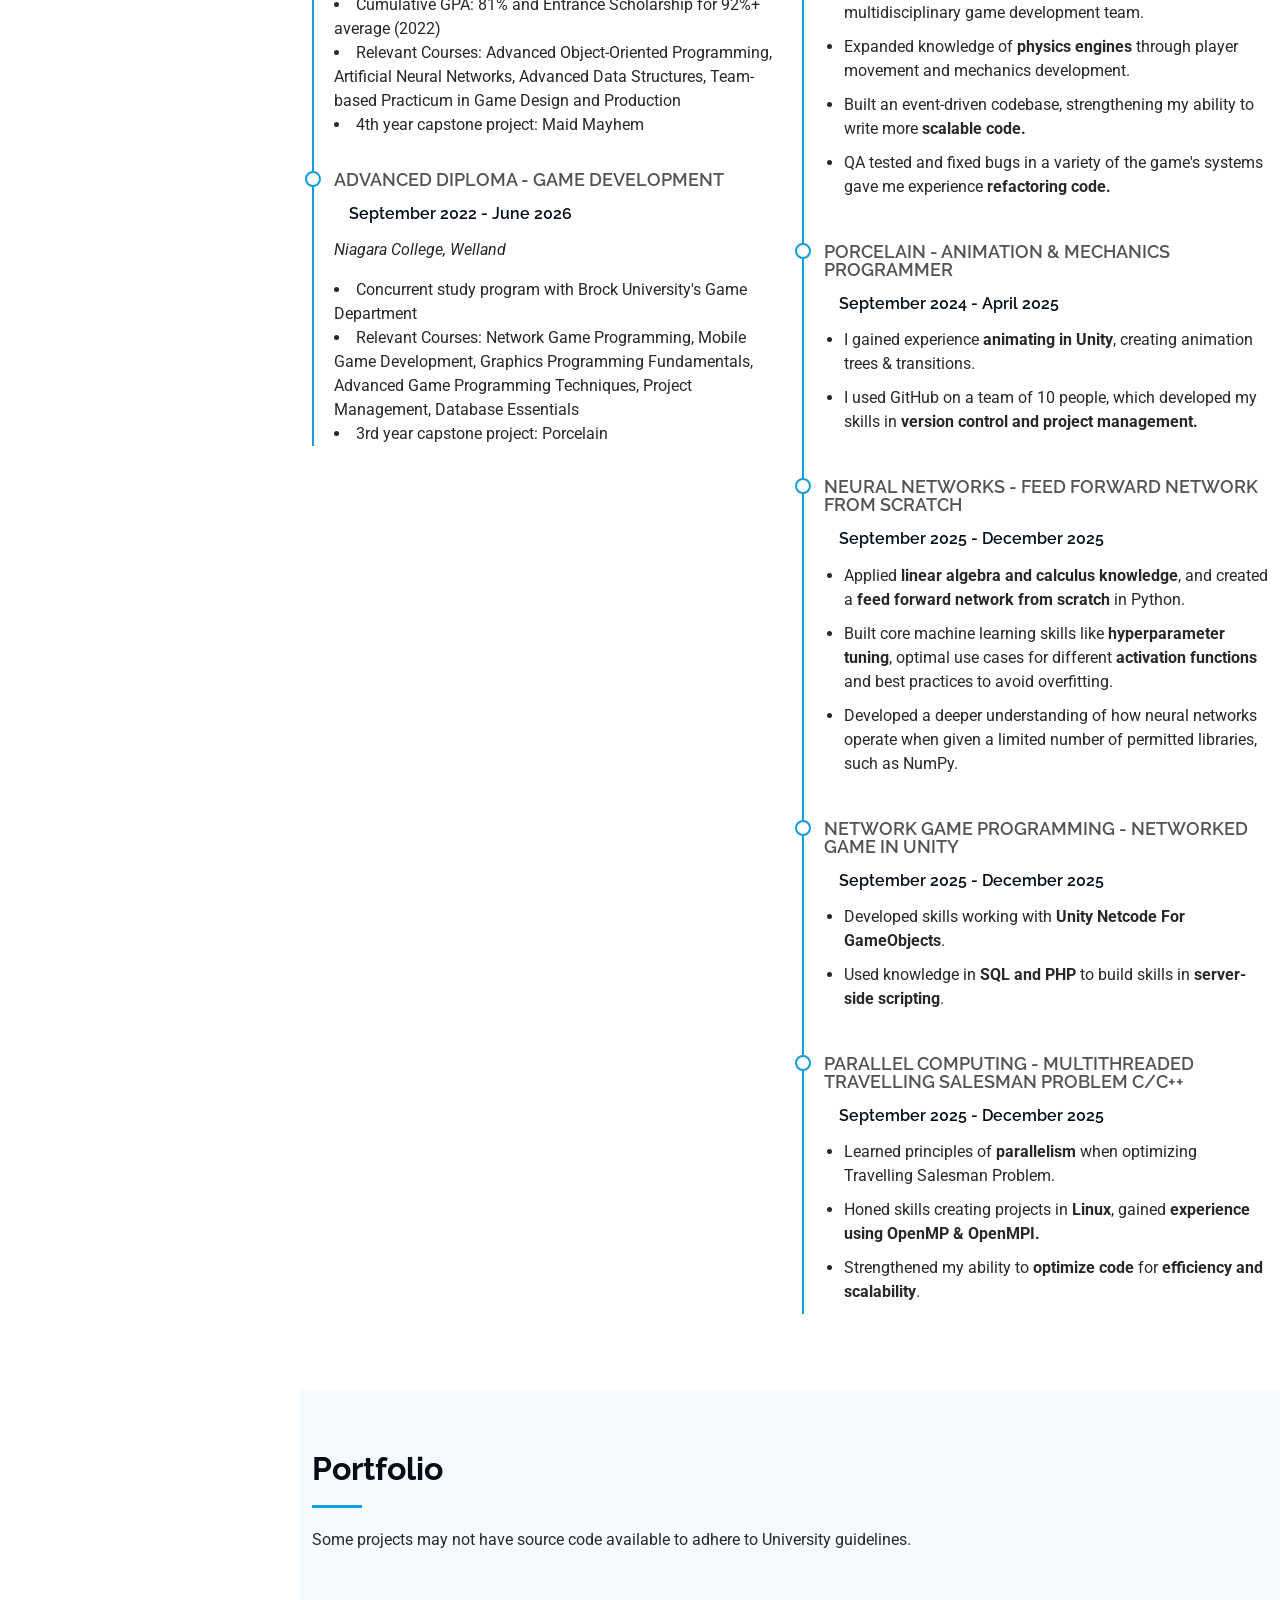
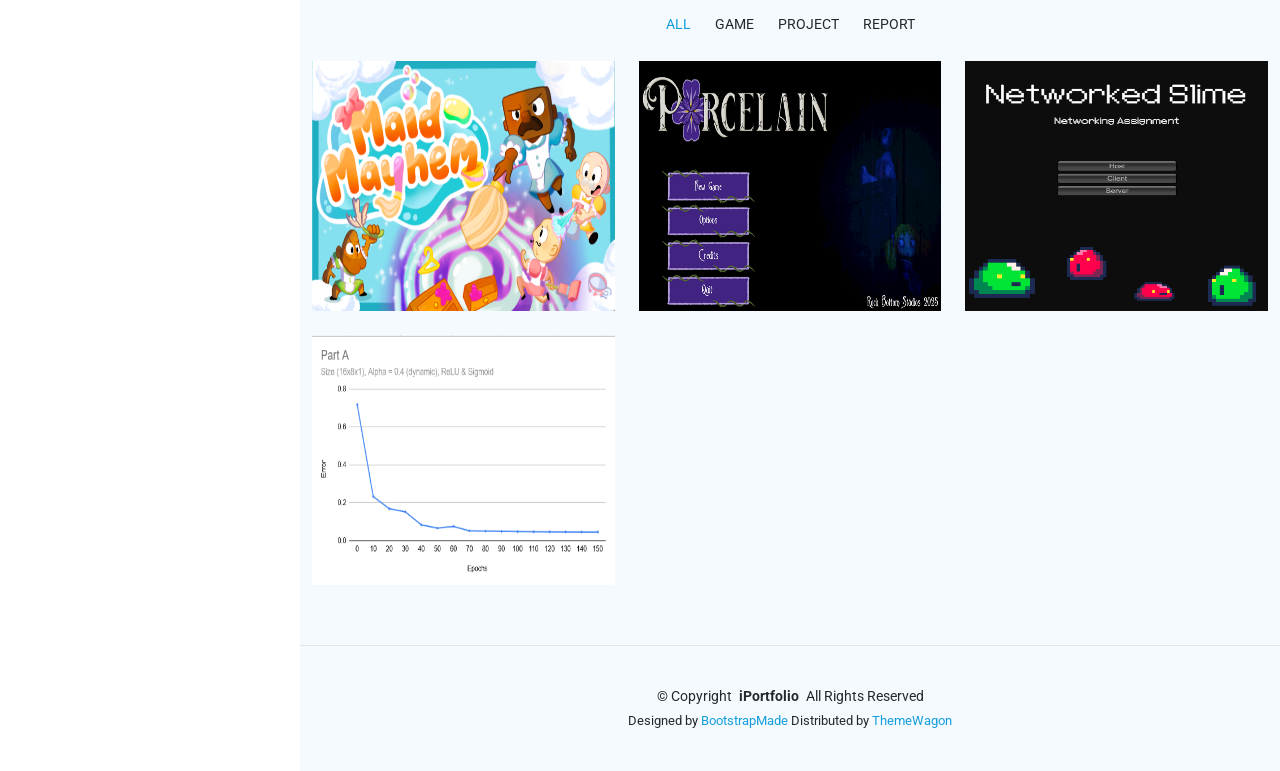
==== commit 85df6951: "Update resume items completed degree, changed present to June 2026" ====
--- a/index.html
+++ b/index.html
@@ -256,7 +256,7 @@
             <h3 class="resume-title">Education</h3>
             <div class="resume-item">
               <h4>Bachelor Of Science - Game Development</h4>
-              <h5>September 2022 - Present</h5>
+              <h5>September 2022 - June 2026</h5>
               <p><em>Brock University, St.Catharines</em></p>
               <p>
                 <li>Cumulative GPA: 81% and Entrance Scholarship for 92%+ average (2022)</li>
@@ -269,7 +269,7 @@
 
             <div class="resume-item">
               <h4>Advanced Diploma - Game Development</h4>
-              <h5>September 2022 - Present</h5>
+              <h5>September 2022 - June 2026</h5>
               <p><em>Niagara College, Welland</em></p>
               <p>
                 <li>Concurrent study program with Brock University's Game Department</li>
